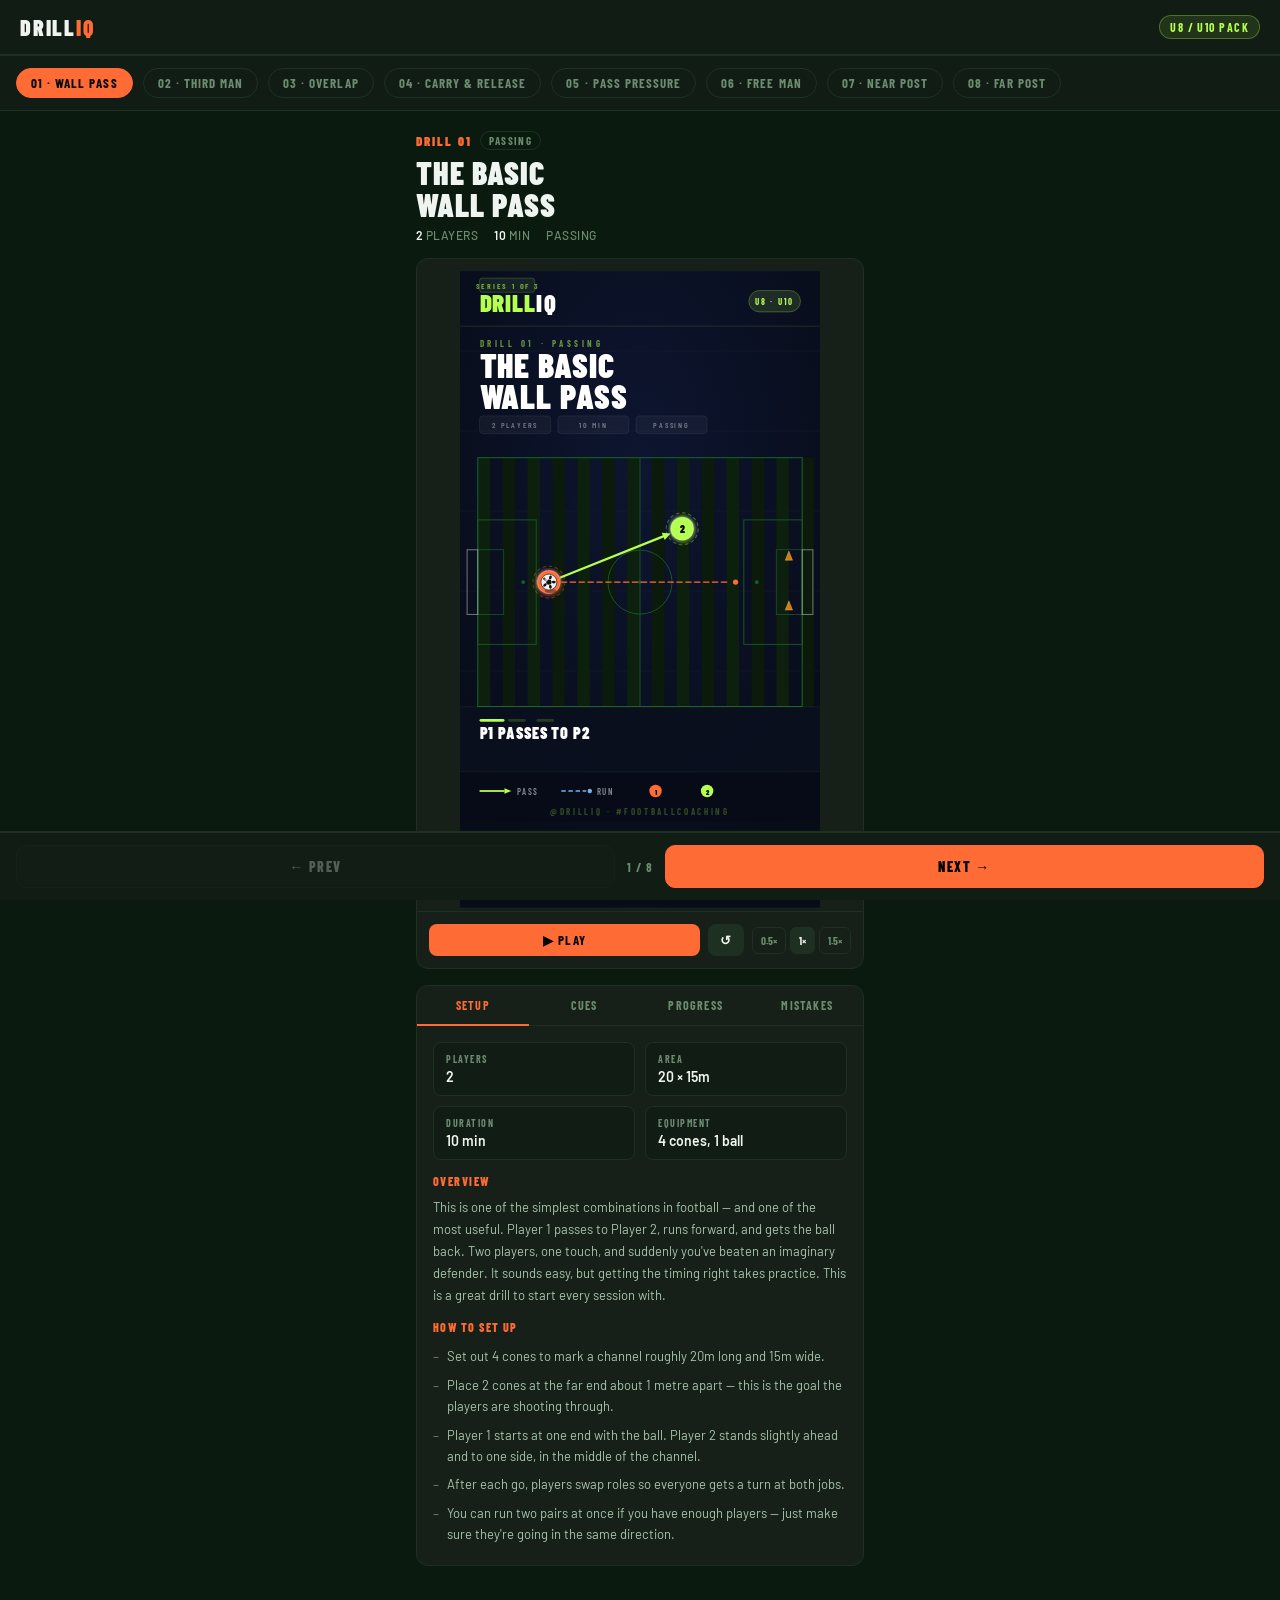
==== pack/index.html @ 8dd53ac9 "Create index.html" ====
<!DOCTYPE html>
<html lang="en">
<head>
<meta charset="UTF-8">
<meta name="viewport" content="width=device-width,initial-scale=1,maximum-scale=1">
<title>DrillIQ — U8/U10 Coaching Pack</title>
<link href="https://fonts.googleapis.com/css2?family=Barlow+Condensed:wght@400;600;700;800;900&family=Barlow:wght@400;500;600&display=swap" rel="stylesheet">
<style>
* { box-sizing: border-box; margin: 0; padding: 0; }
:root {
  --pitch:#0a1a0f; --surface:#111c14; --card:#162019; --border:#1e3022;
  --orange:#FF6B35; --lime:#B4FF50; --white:#f0f4f0; --muted:#6b8c6e; --red:#FF3B5C;
}
html,body{background:var(--pitch);color:var(--white);font-family:"Barlow",sans-serif;min-height:100vh;overflow-x:hidden;}
.app-header{background:var(--surface);border-bottom:2px solid var(--border);padding:14px 20px;display:flex;align-items:center;justify-content:space-between;position:sticky;top:0;z-index:100;}
.app-logo{font-family:"Barlow Condensed",sans-serif;font-weight:900;font-size:22px;letter-spacing:.08em;color:var(--white);}
.app-logo span{color:var(--orange);}
.age-badge{font-family:"Barlow Condensed",sans-serif;font-weight:700;font-size:12px;letter-spacing:.12em;color:var(--lime);background:rgba(180,255,80,.1);border:1px solid rgba(180,255,80,.3);padding:4px 10px;border-radius:20px;}
.drill-nav{background:var(--surface);border-bottom:1px solid var(--border);padding:12px 16px;display:flex;align-items:center;gap:10px;overflow-x:auto;scrollbar-width:none;}
.drill-nav::-webkit-scrollbar{display:none;}
.drill-pill{flex-shrink:0;font-family:"Barlow Condensed",sans-serif;font-weight:700;font-size:13px;letter-spacing:.08em;padding:6px 14px;border-radius:20px;border:1px solid var(--border);color:var(--muted);cursor:pointer;transition:all .2s;white-space:nowrap;}
.drill-pill.active{background:var(--orange);border-color:var(--orange);color:#000;}
.drill-pill:hover:not(.active){border-color:var(--orange);color:var(--orange);}
.drill-view{max-width:480px;margin:0 auto;padding:20px 16px 100px;}
.drill-header{margin-bottom:16px;}
.drill-meta-row{display:flex;align-items:center;gap:8px;margin-bottom:6px;}
.drill-num{font-family:"Barlow Condensed",sans-serif;font-weight:900;font-size:13px;letter-spacing:.15em;color:var(--orange);}
.drill-cat-badge{font-family:"Barlow Condensed",sans-serif;font-weight:700;font-size:11px;letter-spacing:.12em;color:var(--muted);border:1px solid var(--border);padding:2px 8px;border-radius:10px;}
.drill-title{font-family:"Barlow Condensed",sans-serif;font-weight:900;font-size:32px;line-height:1;letter-spacing:.03em;color:var(--white);text-transform:uppercase;}
.drill-specs{display:flex;gap:16px;margin-top:8px;}
.spec{font-size:12px;color:var(--muted);font-weight:500;letter-spacing:.04em;}
.spec strong{color:var(--white);font-weight:600;}
.anim-card{background:var(--card);border:1px solid var(--border);border-radius:12px;overflow:hidden;margin-bottom:16px;}
.anim-wrap{display:flex;justify-content:center;padding:12px 12px 0;}
.anim-wrap svg{width:100%;max-width:360px;height:auto;}
.anim-controls{display:flex;align-items:center;gap:8px;padding:12px;border-top:1px solid var(--border);}
.ctrl-btn{font-family:"Barlow Condensed",sans-serif;font-weight:700;font-size:13px;letter-spacing:.08em;padding:8px 16px;border-radius:8px;border:none;cursor:pointer;transition:all .15s;}
.ctrl-play{background:var(--orange);color:#000;flex:1;}
.ctrl-play:hover{background:#ff8555;}
.ctrl-reset{background:var(--border);color:var(--white);padding:8px 12px;}
.speed-group{display:flex;gap:4px;margin-left:auto;}
.speed-btn{font-family:"Barlow Condensed",sans-serif;font-weight:700;font-size:11px;padding:6px 8px;border-radius:6px;border:1px solid var(--border);background:transparent;color:var(--muted);cursor:pointer;transition:all .15s;}
.speed-btn.active{background:var(--border);color:var(--white);}
.coaching-tabs{background:var(--card);border:1px solid var(--border);border-radius:12px;overflow:hidden;margin-bottom:16px;}
.tab-bar{display:flex;border-bottom:1px solid var(--border);}
.tab-btn{flex:1;font-family:"Barlow Condensed",sans-serif;font-weight:700;font-size:12px;letter-spacing:.1em;padding:12px 6px;border:none;background:transparent;color:var(--muted);cursor:pointer;transition:all .15s;border-bottom:2px solid transparent;margin-bottom:-1px;}
.tab-btn.active{color:var(--orange);border-bottom-color:var(--orange);}
.tab-btn:hover:not(.active){color:var(--white);}
.tab-panel{display:none;padding:16px;}
.tab-panel.active{display:block;}
.setup-grid{display:grid;grid-template-columns:1fr 1fr;gap:10px;margin-bottom:14px;}
.setup-item{background:var(--surface);border:1px solid var(--border);border-radius:8px;padding:10px 12px;}
.setup-label{font-family:"Barlow Condensed",sans-serif;font-weight:700;font-size:10px;letter-spacing:.15em;color:var(--muted);text-transform:uppercase;margin-bottom:3px;}
.setup-value{font-weight:600;font-size:14px;color:var(--white);}
.setup-section-title{font-family:"Barlow Condensed",sans-serif;font-weight:800;font-size:12px;letter-spacing:.12em;color:var(--orange);text-transform:uppercase;margin:14px 0 8px;}
.setup-desc{font-size:13px;color:#a8c4ab;line-height:1.7;margin-bottom:10px;}
.setup-list{list-style:none;}
.setup-list li{font-size:13px;color:#a8c4ab;line-height:1.6;padding:4px 0 4px 14px;position:relative;}
.setup-list li::before{content:"–";position:absolute;left:0;color:var(--muted);}
.cue-list{list-style:none;}
.cue-item{padding:14px 0;border-bottom:1px solid var(--border);}
.cue-item:last-child{border-bottom:none;}
.cue-phase{font-family:"Barlow Condensed",sans-serif;font-weight:800;font-size:11px;letter-spacing:.12em;color:var(--orange);display:block;margin-bottom:5px;}
.cue-text{font-size:13px;color:#a8c4ab;line-height:1.65;display:block;margin-bottom:6px;}
.cue-quote{display:block;font-style:italic;color:var(--lime);font-size:13px;line-height:1.5;padding:8px 12px;background:rgba(180,255,80,.06);border-left:2px solid var(--lime);border-radius:0 6px 6px 0;margin-top:6px;}
.cue-note{display:block;font-size:12px;color:var(--muted);line-height:1.5;margin-top:6px;font-style:italic;}
.prog-list{list-style:none;}
.prog-item{padding:14px 0;border-bottom:1px solid var(--border);}
.prog-item:last-child{border-bottom:none;}
.prog-header{display:flex;align-items:baseline;gap:10px;margin-bottom:6px;}
.prog-num{font-family:"Barlow Condensed",sans-serif;font-weight:900;font-size:22px;color:var(--border);flex-shrink:0;line-height:1;}
.prog-title{font-weight:700;font-size:14px;color:var(--white);}
.prog-signal{display:inline-block;font-family:"Barlow Condensed",sans-serif;font-weight:700;font-size:10px;letter-spacing:.1em;padding:2px 8px;border-radius:10px;margin-bottom:6px;}
.prog-signal.ready{background:rgba(180,255,80,.12);color:var(--lime);border:1px solid rgba(180,255,80,.25);}
.prog-signal.challenge{background:rgba(255,107,53,.12);color:var(--orange);border:1px solid rgba(255,107,53,.25);}
.prog-desc{font-size:13px;color:#a8c4ab;line-height:1.65;margin-bottom:6px;}
.prog-why{font-size:12px;color:var(--muted);line-height:1.5;font-style:italic;}
.mistake-list{list-style:none;}
.mistake-item{padding:14px 0;border-bottom:1px solid var(--border);}
.mistake-item:last-child{border-bottom:none;}
.mistake-problem{display:flex;align-items:flex-start;gap:8px;margin-bottom:5px;}
.mistake-dot{width:7px;height:7px;border-radius:50%;background:var(--red);flex-shrink:0;margin-top:4px;}
.mistake-label{font-weight:700;font-size:13px;color:var(--white);line-height:1.4;}
.mistake-cause{font-size:12px;color:var(--muted);line-height:1.5;margin-bottom:7px;padding-left:15px;font-style:italic;}
.mistake-fix{font-size:13px;color:#a8c4ab;line-height:1.65;padding:8px 12px;background:rgba(255,107,53,.06);border-left:2px solid var(--orange);border-radius:0 6px 6px 0;}
.fix-label{color:var(--orange);font-weight:700;}
.drill-footer{position:fixed;bottom:0;left:0;right:0;background:var(--surface);border-top:2px solid var(--border);padding:12px 16px;display:flex;align-items:center;justify-content:space-between;gap:12px;z-index:100;}
.nav-btn{font-family:"Barlow Condensed",sans-serif;font-weight:800;font-size:14px;letter-spacing:.1em;padding:12px 20px;border-radius:10px;border:1px solid var(--border);background:var(--card);color:var(--white);cursor:pointer;transition:all .15s;flex:1;text-align:center;}
.nav-btn:hover{border-color:var(--orange);color:var(--orange);}
.nav-btn.next{background:var(--orange);border-color:var(--orange);color:#000;}
.nav-btn.next:hover{background:#ff8555;}
.nav-btn:disabled{opacity:.3;pointer-events:none;}
.nav-progress{font-family:"Barlow Condensed",sans-serif;font-weight:700;font-size:13px;color:var(--muted);letter-spacing:.08em;text-align:center;flex-shrink:0;}
</style>
</head>
<body>
<header class="app-header">
  <div class="app-logo">DRILL<span>IQ</span></div>
  <div class="age-badge">U8 / U10 PACK</div>
</header>
<nav class="drill-nav" id="drillNav"></nav>
<main class="drill-view">
  <div class="drill-header">
    <div class="drill-meta-row">
      <span class="drill-num" id="drillNum"></span>
      <span class="drill-cat-badge" id="drillCat"></span>
    </div>
    <div class="drill-title" id="drillTitle"></div>
    <div class="drill-specs">
      <span class="spec"><strong id="specPlayers"></strong> PLAYERS</span>
      <span class="spec"><strong id="specTime"></strong> MIN</span>
      <span class="spec" id="specType"></span>
    </div>
  </div>
  <div class="anim-card">
    <div class="anim-wrap"><svg id="mainSVG" width="405" height="720" viewBox="0 0 405 720"></svg></div>
    <div class="anim-controls">
      <button class="ctrl-btn ctrl-play" id="btnPlay">▶ PLAY</button>
      <button class="ctrl-btn ctrl-reset" id="btnReset">↺</button>
      <div class="speed-group">
        <button class="speed-btn" data-speed="0.5">0.5×</button>
        <button class="speed-btn active" data-speed="1">1×</button>
        <button class="speed-btn" data-speed="1.5">1.5×</button>
      </div>
    </div>
  </div>
  <div class="coaching-tabs">
    <div class="tab-bar">
      <button class="tab-btn active" data-tab="setup">SETUP</button>
      <button class="tab-btn" data-tab="cues">CUES</button>
      <button class="tab-btn" data-tab="progressions">PROGRESS</button>
      <button class="tab-btn" data-tab="mistakes">MISTAKES</button>
    </div>
    <div class="tab-panel active" id="tab-setup"></div>
    <div class="tab-panel" id="tab-cues"></div>
    <div class="tab-panel" id="tab-progressions"></div>
    <div class="tab-panel" id="tab-mistakes"></div>
  </div>
</main>
<footer class="drill-footer">
  <button class="nav-btn prev" id="btnPrev" disabled>← PREV</button>
  <div class="nav-progress" id="navProgress"></div>
  <button class="nav-btn next" id="btnNext">NEXT →</button>
</footer>
<script>
// ─── DrillIQ Animation Engine ───────────────────────────────────────────────
// Shared by all drill pages. Do not edit unless changing core behaviour.

const W=405,H=720,PITCH_X=20,PITCH_Y=210,PITCH_W=365,PITCH_H=280,PLAYER_R=13;

function lerp(a,b,t){return a+(b-a)*t;}
function easeInOut(t){return t<0.5?2*t*t:-1+(4-2*t)*t;}
function toCanvas(pt){return{x:PITCH_X+pt.x,y:PITCH_Y+pt.y};}

function buildSegMeta(segments){
  let total=0;
  return segments.map(seg=>{
    const start=total,moveEnd=start+seg.moveDuration,end=moveEnd+seg.pauseDuration;
    total=end;
    return{...seg,start,moveEnd,end};
  });
}

function interpState(sA,sB,localT){
  const et=easeInOut(Math.max(0,Math.min(1,localT)));
  let arrowOpacity,arrows;
  if(localT<0.38){arrowOpacity=1;arrows=sA.arrows;}
  else if(localT<0.52){arrowOpacity=Math.max(0,1-(localT-0.38)/0.14);arrows=sA.arrows;}
  else{arrows=sB.arrows;arrowOpacity=Math.min(1,(localT-0.52)/0.2);}
  return{
    label:localT<0.5?sA.label:sB.label,
    players:sA.players.map((p,i)=>({x:lerp(p.x,sB.players[i].x,et),y:lerp(p.y,sB.players[i].y,et)})),
    ball:{x:lerp(sA.ball.x,sB.ball.x,et),y:lerp(sA.ball.y,sB.ball.y,et)},
    arrows,arrowOpacity,isPause:false
  };
}

function getAnimState(elapsedMs,states,segMeta,totalDuration){
  const t=elapsedMs%totalDuration;
  for(const seg of segMeta){
    if(t>=seg.start&&t<seg.end){
      const sA=states[seg.from],sB=states[seg.to];
      if(t<seg.moveEnd)return interpState(sA,sB,(t-seg.start)/seg.moveDuration);
      return{...sB,arrowOpacity:1,isPause:true};
    }
  }
  return{...states[Object.keys(states)[0]],arrowOpacity:1,isPause:false};
}

function resolvePoint(ref,players){
  return typeof ref==="number"?toCanvas(players[ref]):toCanvas(ref);
}

function svgEl(tag,attrs,text){
  const el=document.createElementNS("http://www.w3.org/2000/svg",tag);
  for(const[k,v]of Object.entries(attrs))el.setAttribute(k,v);
  if(text!==undefined)el.textContent=text;
  return el;
}

function drawArrow(parent,arrow,players,opacity){
  const rF=resolvePoint(arrow.from,players),rT=resolvePoint(arrow.to,players);
  const dx=rT.x-rF.x,dy=rT.y-rF.y,dist=Math.sqrt(dx*dx+dy*dy)||1;
  const ux=dx/dist,uy=dy/dist;
  const s=typeof arrow.from==="number"?PLAYER_R+1:0;
  const e=typeof arrow.to==="number"?PLAYER_R+1:0;
  const x1=rF.x+ux*s,y1=rF.y+uy*s,x2=rT.x-ux*e,y2=rT.y-uy*e;
  const hs=9,ex=x2-ux*hs,ey=y2-uy*hs,px=-uy*hs*0.5,py=ux*hs*0.5;
  const g=document.createElementNS("http://www.w3.org/2000/svg","g");
  g.setAttribute("opacity",opacity);
  const line=document.createElementNS("http://www.w3.org/2000/svg","line");
  line.setAttribute("x1",x1);line.setAttribute("y1",y1);line.setAttribute("x2",ex);line.setAttribute("y2",ey);
  line.setAttribute("stroke",arrow.color);line.setAttribute("stroke-width",arrow.dashed?"1.6":"2.5");
  if(arrow.dashed)line.setAttribute("stroke-dasharray","6 4");
  line.setAttribute("stroke-linecap","round");
  g.appendChild(line);
  if(!arrow.dashed){
    const poly=document.createElementNS("http://www.w3.org/2000/svg","polygon");
    poly.setAttribute("points",`${x2},${y2} ${ex+px},${ey+py} ${ex-px},${ey-py}`);
    poly.setAttribute("fill",arrow.color);g.appendChild(poly);
  } else {
    const c=document.createElementNS("http://www.w3.org/2000/svg","circle");
    c.setAttribute("cx",x2);c.setAttribute("cy",y2);c.setAttribute("r",3);c.setAttribute("fill",arrow.color);g.appendChild(c);
  }
  parent.appendChild(g);
}

function drawBall(parent,x,y,spinAngle){
  const r=9;
  parent.appendChild(svgEl("ellipse",{cx:x+2,cy:y+r+1,rx:r*0.75,ry:2.5,fill:"rgba(0,0,0,0.35)"}));
  parent.appendChild(svgEl("circle",{cx:x,cy:y,r,fill:"#f0f0f0"}));
  const rot=document.createElementNS("http://www.w3.org/2000/svg","g");
  rot.setAttribute("transform",`rotate(${spinAngle},${x},${y})`);
  rot.appendChild(svgEl("circle",{cx:x,cy:y,r:3,fill:"#111"}));
  [0,72,144,216,288].forEach(deg=>{
    const rad=deg*Math.PI/180,px2=x+Math.cos(rad)*5.5,py2=y+Math.sin(rad)*5.5;
    const el=svgEl("ellipse",{cx:px2,cy:py2,rx:2.2,ry:1.5,fill:"#111"});
    el.setAttribute("transform",`rotate(${deg},${px2},${py2})`);rot.appendChild(el);
  });
  parent.appendChild(rot);
  parent.appendChild(svgEl("circle",{cx:x,cy:y,r,fill:"none",stroke:"#222","stroke-width":"0.8"}));
  parent.appendChild(svgEl("circle",{cx:x-3,cy:y-3,r:2.2,fill:"rgba(255,255,255,0.55)"}));
}

function drawPlayer(parent,cx,cy,color,label){
  parent.appendChild(svgEl("circle",{cx:cx+1.5,cy:cy+2.5,r:PLAYER_R,fill:"rgba(0,0,0,0.5)"}));
  parent.appendChild(svgEl("circle",{cx,cy,r:PLAYER_R,fill:color}));
  parent.appendChild(svgEl("circle",{cx,cy,r:PLAYER_R,fill:"none",stroke:"rgba(255,255,255,0.25)","stroke-width":"1.5"}));
  const t=svgEl("text",{x:cx,y:cy+5,"text-anchor":"middle",fill:"#000","font-size":"12","font-weight":"900","font-family":"'Barlow Condensed',sans-serif"},label);
  parent.appendChild(t);
}

// ─── Build the static (non-animating) parts of the SVG frame ────────────────
function buildStaticSVG(svg, config){
  const{drillNum,drillCat,title1,title2,meta,seriesLabel,players,phaseDots,startPositions,coneGate}=config;
  const ns="http://www.w3.org/2000/svg";

  // defs
  const defs=document.createElementNS(ns,"defs");
  defs.innerHTML=`
    <radialGradient id="bgGrad" cx="50%" cy="30%" r="70%">
      <stop offset="0%" stop-color="#0d1530"/>
      <stop offset="100%" stop-color="#080c18"/>
    </radialGradient>
    <filter id="playerGlow">
      <feGaussianBlur stdDeviation="2.5" result="blur"/>
      <feMerge><feMergeNode in="blur"/><feMergeNode in="SourceGraphic"/></feMerge>
    </filter>
    <clipPath id="pitchClip">
      <rect x="${PITCH_X}" y="${PITCH_Y}" width="${PITCH_W}" height="${PITCH_H}"/>
    </clipPath>`;
  svg.appendChild(defs);

  // background
  svg.appendChild(svgEl("rect",{width:W,height:H,fill:"url(#bgGrad)"}));
  for(let i=0;i<8;i++) svg.appendChild(svgEl("line",{x1:0,y1:i*90,x2:W,y2:i*90,stroke:"rgba(180,255,80,0.03)","stroke-width":1}));

  // series badge
  svg.appendChild(svgEl("rect",{x:22,y:8,width:62,height:16,rx:3,fill:"rgba(180,255,80,0.08)",stroke:"rgba(180,255,80,0.2)","stroke-width":1}));
  svg.appendChild(svgEl("text",{x:53,y:20,"text-anchor":"middle",fill:"rgba(180,255,80,0.6)","font-size":9,"font-weight":700,"font-family":"'Barlow Condensed',sans-serif","letter-spacing":2},seriesLabel));
  svg.appendChild(svgEl("line",{x1:0,y1:62,x2:W,y2:62,stroke:"rgba(180,255,80,0.15)","stroke-width":1}));

  // logo — tspans so DRILL and IQ sit flush as one word
  const logoEl=document.createElementNS(ns,"text");
  logoEl.setAttribute("x",22);logoEl.setAttribute("y",46);
  logoEl.setAttribute("font-size",28);logoEl.setAttribute("font-weight",900);
  logoEl.setAttribute("font-family","'Barlow Condensed',sans-serif");
  const ts1=document.createElementNS(ns,"tspan");ts1.setAttribute("fill","#B4FF50");ts1.setAttribute("letter-spacing",1);ts1.textContent="DRILL";
  const ts2=document.createElementNS(ns,"tspan");ts2.setAttribute("fill","#ffffff");ts2.setAttribute("letter-spacing",2);ts2.textContent="IQ";
  logoEl.appendChild(ts1);logoEl.appendChild(ts2);svg.appendChild(logoEl);

  // age badge
  svg.appendChild(svgEl("rect",{x:W-80,y:22,width:58,height:24,rx:12,fill:"rgba(180,255,80,0.12)",stroke:"rgba(180,255,80,0.3)","stroke-width":1}));
  svg.appendChild(svgEl("text",{x:W-51,y:38,"text-anchor":"middle",fill:"#B4FF50","font-size":10,"font-weight":700,"font-family":"'Barlow Condensed',sans-serif","letter-spacing":2},"U8 · U10"));

  // drill label + title
  svg.appendChild(svgEl("text",{x:22,y:86,fill:"rgba(180,255,80,0.55)","font-size":10,"font-weight":700,"font-family":"'Barlow Condensed',sans-serif","letter-spacing":4},`DRILL ${drillNum} · ${drillCat}`));
  svg.appendChild(svgEl("text",{x:22,y:120,fill:"#ffffff","font-size":38,"font-weight":900,"font-family":"'Barlow Condensed',sans-serif","letter-spacing":1},title1));
  svg.appendChild(svgEl("text",{x:22,y:155,fill:"#ffffff","font-size":38,"font-weight":900,"font-family":"'Barlow Condensed',sans-serif","letter-spacing":1},title2));

  // meta pills
  meta.forEach((tag,i)=>{
    svg.appendChild(svgEl("rect",{x:22+i*88,y:163,width:80,height:20,rx:4,fill:"rgba(255,255,255,0.04)",stroke:"rgba(255,255,255,0.08)","stroke-width":1}));
    svg.appendChild(svgEl("text",{x:22+i*88+40,y:177,"text-anchor":"middle",fill:"rgba(255,255,255,0.4)","font-size":9,"font-weight":600,"font-family":"'Barlow Condensed',sans-serif","letter-spacing":2},tag));
  });

  // pitch stripes + markings
  const pw=PITCH_W,ph=PITCH_H,ox=PITCH_X,oy=PITCH_Y;
  for(let i=0;i<Math.ceil(pw/28);i++) svg.appendChild(svgEl("rect",{x:ox+i*28,y:oy,width:14,height:ph,fill:i%2===0?"#0d1f0d":"#0b1a0b"}));
  svg.appendChild(svgEl("rect",{x:ox,y:oy,width:pw,height:ph,fill:"none",stroke:"#1a5c2a","stroke-width":1.2}));
  svg.appendChild(svgEl("line",{x1:ox+pw/2,y1:oy,x2:ox+pw/2,y2:oy+ph,stroke:"#1a5c2a","stroke-width":1}));
  svg.appendChild(svgEl("circle",{cx:ox+pw/2,cy:oy+ph/2,r:36,fill:"none",stroke:"#1a5c2a","stroke-width":1}));
  svg.appendChild(svgEl("circle",{cx:ox+pw/2,cy:oy+ph/2,r:2,fill:"#1a5c2a"}));
  svg.appendChild(svgEl("rect",{x:ox,y:oy+ph*0.25,width:pw*0.18,height:ph*0.5,fill:"none",stroke:"#1a5c2a","stroke-width":1}));
  svg.appendChild(svgEl("rect",{x:ox+pw*0.82,y:oy+ph*0.25,width:pw*0.18,height:ph*0.5,fill:"none",stroke:"#1a5c2a","stroke-width":1}));
  svg.appendChild(svgEl("rect",{x:ox,y:oy+ph*0.37,width:pw*0.08,height:ph*0.26,fill:"none",stroke:"#1a5c2a","stroke-width":0.8}));
  svg.appendChild(svgEl("rect",{x:ox+pw*0.92,y:oy+ph*0.37,width:pw*0.08,height:ph*0.26,fill:"none",stroke:"#1a5c2a","stroke-width":0.8}));
  svg.appendChild(svgEl("rect",{x:ox-12,y:oy+ph*0.37,width:12,height:ph*0.26,fill:"none",stroke:"rgba(255,255,255,0.4)","stroke-width":1.2}));
  svg.appendChild(svgEl("rect",{x:ox+pw,y:oy+ph*0.37,width:12,height:ph*0.26,fill:"none",stroke:"rgba(255,255,255,0.4)","stroke-width":1.2}));
  svg.appendChild(svgEl("circle",{cx:ox+pw*0.14,cy:oy+ph*0.5,r:2.2,fill:"#1a5c2a"}));
  svg.appendChild(svgEl("circle",{cx:ox+pw*0.86,cy:oy+ph*0.5,r:2.2,fill:"#1a5c2a"}));

  // start position rings — dashed circle in player colour at initial position
  if(startPositions){
    startPositions.forEach((p,i)=>{
      const col=players[i]?players[i].color:"#ffffff";
      svg.appendChild(svgEl("circle",{cx:PITCH_X+p.x,cy:PITCH_Y+p.y,r:PLAYER_R+5,fill:"none",stroke:col,"stroke-width":1.2,"stroke-dasharray":"4 3",opacity:0.35}));
    });
  }

  // cone gate — two orange triangles marking the finishing zone near goal mouth
  if(coneGate){
    coneGate.forEach(c=>{
      const cx3=PITCH_X+c.x,cy3=PITCH_Y+c.y,cs=7;
      svg.appendChild(svgEl("polygon",{points:`${cx3},${cy3-cs} ${cx3-cs*0.6},${cy3+cs*0.5} ${cx3+cs*0.6},${cy3+cs*0.5}`,fill:"#FF8C00",opacity:0.85}));
      svg.appendChild(svgEl("polygon",{points:`${cx3},${cy3-cs} ${cx3-cs*0.6},${cy3+cs*0.5} ${cx3+cs*0.6},${cy3+cs*0.5}`,fill:"none",stroke:"rgba(255,255,255,0.35)","stroke-width":0.8}));
    });
  }

  // dynamic layer — cleared and redrawn every frame
  const dl=document.createElementNS(ns,"g");dl.id="dynamicLayer";svg.appendChild(dl);

  // goal flash overlay
  const go=document.createElementNS(ns,"rect");
  go.id="goalOverlay";go.setAttribute("width",W);go.setAttribute("height",H);
  go.setAttribute("fill","rgba(180,255,80,0.05)");go.setAttribute("opacity",0);
  svg.appendChild(go);

  // phase bar background
  svg.appendChild(svgEl("rect",{x:0,y:PITCH_Y+PITCH_H,width:W,height:1,fill:"rgba(180,255,80,0.12)"}));
  svg.appendChild(svgEl("rect",{x:0,y:PITCH_Y+PITCH_H+1,width:W,height:72,fill:"rgba(10,15,30,0.95)"}));

  // phase step dots
  const dotsGroup=document.createElementNS(ns,"g");dotsGroup.id="dotsGroup";svg.appendChild(dotsGroup);
  const spacing=phaseDots<=4?32:28,wA=phaseDots<=4?28:24,wI=phaseDots<=4?20:16;
  for(let i=0;i<phaseDots;i++){
    const dot=document.createElementNS(ns,"rect");
    dot.setAttribute("x",22+i*spacing);dot.setAttribute("y",PITCH_Y+PITCH_H+14);
    dot.setAttribute("width",wI);dot.setAttribute("height",3);dot.setAttribute("rx",1.5);
    dot.setAttribute("fill","rgba(180,255,80,0.18)");dot.id=`dot_${i}`;dotsGroup.appendChild(dot);
  }

  // hold badge
  const hg=document.createElementNS(ns,"g");hg.id="holdGroup";hg.setAttribute("opacity",0);svg.appendChild(hg);
  hg.appendChild(svgEl("rect",{x:W-78,y:PITCH_Y+PITCH_H+8,width:56,height:18,rx:9,fill:"rgba(180,255,80,0.1)",stroke:"rgba(180,255,80,0.25)","stroke-width":1}));
  hg.appendChild(svgEl("text",{x:W-50,y:PITCH_Y+PITCH_H+20,"text-anchor":"middle",fill:"#B4FF50","font-size":9,"font-weight":700,"letter-spacing":1.5,"font-family":"'Barlow Condensed',sans-serif"},"● HOLD"));

  // phase label text
  const pl=document.createElementNS(ns,"text");
  pl.id="phaseLabel";pl.setAttribute("x",22);pl.setAttribute("y",PITCH_Y+PITCH_H+36);
  pl.setAttribute("fill","#ffffff");pl.setAttribute("font-size",18);pl.setAttribute("font-weight",900);
  pl.setAttribute("font-family","'Barlow Condensed',sans-serif");pl.setAttribute("letter-spacing",1);
  svg.appendChild(pl);

  // footer
  svg.appendChild(svgEl("rect",{x:0,y:PITCH_Y+PITCH_H+73,width:W,height:1,fill:"rgba(180,255,80,0.08)"}));
  svg.appendChild(svgEl("rect",{x:0,y:PITCH_Y+PITCH_H+74,width:W,height:56,fill:"rgba(8,12,24,0.98)"}));

  // legend — pass
  svg.appendChild(svgEl("line",{x1:22,y1:PITCH_Y+PITCH_H+95,x2:50,y2:PITCH_Y+PITCH_H+95,stroke:"#B4FF50","stroke-width":2}));
  svg.appendChild(svgEl("polygon",{points:`50,${PITCH_Y+PITCH_H+92} 58,${PITCH_Y+PITCH_H+95} 50,${PITCH_Y+PITCH_H+98}`,fill:"#B4FF50"}));
  svg.appendChild(svgEl("text",{x:64,y:PITCH_Y+PITCH_H+99,fill:"rgba(255,255,255,0.5)","font-size":10,"font-weight":600,"font-family":"'Barlow Condensed',sans-serif","letter-spacing":1.5},"PASS"));
  // legend — run
  svg.appendChild(svgEl("line",{x1:114,y1:PITCH_Y+PITCH_H+95,x2:142,y2:PITCH_Y+PITCH_H+95,stroke:"#7aaff0","stroke-width":1.5,"stroke-dasharray":"5 3"}));
  svg.appendChild(svgEl("circle",{cx:146,cy:PITCH_Y+PITCH_H+95,r:2.5,fill:"#7aaff0"}));
  svg.appendChild(svgEl("text",{x:154,y:PITCH_Y+PITCH_H+99,fill:"rgba(255,255,255,0.5)","font-size":10,"font-weight":600,"font-family":"'Barlow Condensed',sans-serif","letter-spacing":1.5},"RUN"));

  // player colour keys
  const keyX=players.length<=2?220:players.length===3?220:205;
  const keySpacing=players.length<=3?58:48;
  players.forEach((p,i)=>{
    svg.appendChild(svgEl("circle",{cx:keyX+i*keySpacing,cy:PITCH_Y+PITCH_H+95,r:7,fill:p.color}));
    svg.appendChild(svgEl("text",{x:keyX+i*keySpacing,y:PITCH_Y+PITCH_H+99,"text-anchor":"middle",fill:"#000","font-size":8,"font-weight":900,"font-family":"'Barlow Condensed',sans-serif"},p.label));
  });

  // handle
  svg.appendChild(svgEl("text",{x:W/2,y:PITCH_Y+PITCH_H+122,"text-anchor":"middle",fill:"rgba(180,255,80,0.25)","font-size":10,"font-weight":700,"font-family":"'Barlow Condensed',sans-serif","letter-spacing":3},"@DRILLIQ · #FOOTBALLCOACHING"));

  // progress bar track + fill
  svg.appendChild(svgEl("rect",{x:0,y:H-4,width:W,height:4,fill:"rgba(180,255,80,0.08)"}));
  const pb=document.createElementNS(ns,"rect");
  pb.id="progressBar";pb.setAttribute("x",0);pb.setAttribute("y",H-4);pb.setAttribute("width",0);pb.setAttribute("height",4);pb.setAttribute("fill","#B4FF50");pb.setAttribute("opacity",0.7);
  svg.appendChild(pb);
}

// ─── Mount and run the animation loop for a drill ───────────────────────────
function runDrill(config){
  const{states,segments,players,goalThreshold,phaseDots,startBall}=config;
  const segMeta=buildSegMeta(segments);
  const totalDuration=segMeta[segMeta.length-1].end;

  const svg=document.getElementById("mainSVG");
  buildStaticSVG(svg,config);

  let playing=false,elapsed=0,speed=1,lastTs=null,spinAngle=0;
  let prevBall=toCanvas(startBall||{x:0,y:0});

  function render(state,progress){
    const isGoal=progress>goalThreshold;
    const ns="http://www.w3.org/2000/svg";
    const dl=document.getElementById("dynamicLayer");
    while(dl.firstChild)dl.removeChild(dl.firstChild);

    const clip=document.createElementNS(ns,"g");
    clip.setAttribute("clip-path","url(#pitchClip)");

    if(state.arrows)state.arrows.forEach(a=>drawArrow(clip,a,state.players,state.arrowOpacity??1));
    if(state.players)state.players.forEach((p,i)=>{
      const cp=toCanvas(p),g=document.createElementNS(ns,"g");
      g.setAttribute("filter","url(#playerGlow)");
      drawPlayer(g,cp.x,cp.y,players[i].color,players[i].label);
      clip.appendChild(g);
    });
    if(state.ball){
      const bc=toCanvas(state.ball);
      spinAngle+=Math.sqrt((bc.x-prevBall.x)**2+(bc.y-prevBall.y)**2)*4;
      prevBall={x:bc.x,y:bc.y};
      drawBall(clip,bc.x,bc.y,spinAngle);
    }
    dl.appendChild(clip);

    document.getElementById("goalOverlay").setAttribute("opacity",0);

    // step dots
    const t=elapsed%totalDuration;
    let phaseIdx=0;
    for(let i=0;i<segMeta.length;i++){if(t<segMeta[i].end){phaseIdx=i;break;}}
    const sp=phaseDots<=4?32:28,wA2=phaseDots<=4?28:24,wI2=phaseDots<=4?20:16;
    for(let i=0;i<phaseDots;i++){
      const d=document.getElementById(`dot_${i}`);
      if(d){d.setAttribute("width",i===phaseIdx?wA2:wI2);d.setAttribute("fill",i===phaseIdx?"#B4FF50":"rgba(180,255,80,0.18)");}
    }

    document.getElementById("holdGroup").setAttribute("opacity",(state.isPause&&!isGoal)?1:0);
    document.getElementById("phaseLabel").textContent=isGoal?"⚽ GOAL! RESET & REPEAT":(state.label||"").toUpperCase();
    document.getElementById("progressBar").setAttribute("width",W*progress);
  }

  function tick(ts){
    if(lastTs!==null)elapsed+=(ts-lastTs)*speed;
    lastTs=ts;
    render(getAnimState(elapsed,states,segMeta,totalDuration),(elapsed%totalDuration)/totalDuration);
    if(playing)requestAnimationFrame(tick);
  }

  // controls
  const btnPlay=document.getElementById("btnPlay");
  btnPlay.addEventListener("click",()=>{
    playing=!playing;
    btnPlay.textContent=playing?"⏸ PAUSE":"▶ PLAY";
    btnPlay.classList.toggle("paused",playing);
    if(playing){lastTs=null;requestAnimationFrame(tick);}
  });
  document.getElementById("btnReset").addEventListener("click",()=>{
    playing=false;elapsed=0;lastTs=null;spinAngle=0;
    prevBall=toCanvas(startBall||{x:0,y:0});
    btnPlay.textContent="▶ PLAY";btnPlay.classList.remove("paused");
    render(getAnimState(0,states,segMeta,totalDuration),0);
  });
  document.querySelectorAll(".btn-speed").forEach(btn=>{
    btn.addEventListener("click",()=>{
      speed=parseFloat(btn.dataset.speed);
      document.querySelectorAll(".btn-speed").forEach(b=>b.classList.remove("active"));
      btn.classList.add("active");
    });
  });

  // initial render
  render(getAnimState(0,states,segMeta,totalDuration),0);
}

const drills = [
  {
    "num": "01",
    "cat": "PASSING",
    "title": "THE BASIC<br>WALL PASS",
    "players": 2,
    "time": 10,
    "type": "PASSING",
    "setup": {
      "players": "2",
      "area": "20 \u00d7 15m",
      "duration": "10 min",
      "equipment": "4 cones, 1 ball",
      "overview": "This is one of the simplest combinations in football \u2014 and one of the most useful. Player 1 passes to Player 2, runs forward, and gets the ball back. Two players, one touch, and suddenly you've beaten an imaginary defender. It sounds easy, but getting the timing right takes practice. This is a great drill to start every session with.",
      "arrangement": [
        "Set out 4 cones to mark a channel roughly 20m long and 15m wide.",
        "Place 2 cones at the far end about 1 metre apart \u2014 this is the goal the players are shooting through.",
        "Player 1 starts at one end with the ball. Player 2 stands slightly ahead and to one side, in the middle of the channel.",
        "After each go, players swap roles so everyone gets a turn at both jobs.",
        "You can run two pairs at once if you have enough players \u2014 just make sure they're going in the same direction."
      ]
    },
    "cues": [
      {
        "phase": "BEFORE THE PASS",
        "text": "Ask Player 1 to look up before they pass. It sounds obvious but young players almost always stare at the ball instead. Knowing where Player 2 is before passing makes everything quicker.",
        "quote": "Look up first, then pass.",
        "note": "If a player keeps looking down, try asking them to call Player 2's name before passing. It forces them to find them first."
      },
      {
        "phase": "THE PASS",
        "text": "The pass should be firm and go to Player 2's feet \u2014 not too soft, not so hard it bounces off. Side of the foot is best for accuracy. Encourage players to aim rather than just boot it.",
        "quote": "Firm pass to the feet \u2014 give them something to work with.",
        "note": "A soft pass forces Player 2 to take an extra touch, which slows everything down and defeats the whole drill."
      },
      {
        "phase": "THE RUN",
        "text": "This is the key bit \u2014 Player 1 must start running forward the moment they pass. Not after. Not when they see the return coming. At the same time as the pass. This takes practice and it will feel wrong at first, but it's what makes the combination work.",
        "quote": "Pass and run at the same time \u2014 not pass, then run.",
        "note": "Most players will pass and then pause to watch what happens. If you see this, stop the drill and show them the timing yourself. Walk through it slowly \u2014 pass with one hand, walk forward \u2014 so they see it clearly."
      },
      {
        "phase": "THE RETURN",
        "text": "Player 2's job is to send the ball back first time into the space Player 1 is running into \u2014 not back to where Player 1 started. They need to open their body slightly before the ball arrives so the return goes forward, not sideways.",
        "quote": "Return it into the space \u2014 not back where they came from.",
        "note": ""
      },
      {
        "phase": "THE FINISH",
        "text": "Player 1 runs onto the return and shoots through the cones. At this age, accuracy matters more than power. Ask players to pick a side of the gate and aim for it.",
        "quote": "Pick your spot \u2014 then shoot.",
        "note": ""
      }
    ],
    "progressions": [
      {
        "signal": "ready",
        "label": "START HERE",
        "title": "Walk it through first",
        "desc": "Do the whole drill at walking pace before adding speed. Player 1 walks forward while passing, Player 2 returns it, Player 1 walks through and shoots. It looks slow but it helps players understand the shape of the movement.",
        "why": "If you start at full speed, players just run around and nothing clicks. Walking pace reveals the timing problem immediately and players can feel it."
      },
      {
        "signal": "ready",
        "label": "WHEN READY",
        "title": "Full pace",
        "desc": "Once players have done it slowly a few times and the sequence makes sense, let them go at full speed. Some pairs will get the timing straight away. Others will need to go back to slow pace \u2014 that's fine.",
        "why": "Speed is when the timing really gets tested. Don't rush to it, but don't stay at walking pace for too long either \u2014 it needs to feel like football."
      },
      {
        "signal": "challenge",
        "label": "ADD A CHALLENGE",
        "title": "Put a passive defender in",
        "desc": "Ask a third player to stand between Player 1 and Player 2 without moving or tackling. Player 1 must now pass around them. The defender just stands there \u2014 they're not trying to intercept, they just take up space.",
        "why": "Now there's an actual reason to do the wall pass. Without something to play around, players can just dribble straight through. A static defender makes it feel real."
      },
      {
        "signal": "challenge",
        "label": "PROGRESS",
        "title": "The defender can move",
        "desc": "The defender can now step toward Player 2 after Player 1's pass. Player 2 must return the ball quickly before the defender arrives. The defender still can't tackle Player 1 at the start.",
        "why": "This is close to match conditions. If Player 2 is slow with the return, the drill breaks down \u2014 which shows players exactly why the one-touch return matters."
      }
    ],
    "mistakes": [
      {
        "problem": "Player 1 passes and then stops",
        "cause": "They want to see what happens \u2014 it's natural curiosity.",
        "fix": "Try getting Player 1 to say 'pass and go' out loud as they do it. Making it verbal helps the run happen automatically. You can also ask them to point forward with their hand as they pass \u2014 the gesture triggers the movement."
      },
      {
        "problem": "Player 2 takes two touches before returning",
        "cause": "Their body isn't ready when the ball arrives \u2014 they're facing the wrong way or not expecting it.",
        "fix": "Ask Player 2 to get their foot ready to return the ball before it arrives \u2014 facing the direction Player 1 is running. If they have to adjust after receiving, they will always take an extra touch."
      },
      {
        "problem": "The return goes behind Player 1",
        "cause": "Player 2 is playing the ball back to where Player 1 was standing, not into the space they're running into.",
        "fix": "Ask Player 2 to watch Player 1's run while they wait for the ball \u2014 not just stare at the ball coming toward them. A simple cue: 'pass it to where they're going, not where they were.'"
      },
      {
        "problem": "Player 1 arrives before the return and has to wait",
        "cause": "Player 1 ran too early, or Player 2 was slow with the return.",
        "fix": "Slow everything down. Go back to walking pace. The timing is off somewhere \u2014 slow pace shows you exactly where."
      },
      {
        "problem": "The shot misses the goal consistently",
        "cause": "Players are going for power and losing accuracy.",
        "fix": "Ask players to slow down for the last two steps before shooting. A controlled, accurate shot from close range is much better than blasting wide from further out."
      }
    ],
    "config": {
      "drillNum": "01",
      "drillCat": "PASSING",
      "title1": "THE BASIC",
      "title2": "WALL PASS",
      "meta": [
        "2 PLAYERS",
        "10 MIN",
        "PASSING"
      ],
      "seriesLabel": "SERIES 1 OF 3",
      "phaseDots": 3,
      "goalThreshold": 0.87,
      "players": [
        {
          "label": "1",
          "color": "#FF6B35"
        },
        {
          "label": "2",
          "color": "#B4FF50"
        }
      ],
      "startPositions": [
        {
          "x": 80,
          "y": 140
        },
        {
          "x": 230,
          "y": 80
        }
      ],
      "coneGate": [
        {
          "x": 350,
          "y": 112
        },
        {
          "x": 350,
          "y": 168
        }
      ],
      "startBall": {
        "x": 80,
        "y": 140
      },
      "states": {
        "phase0": {
          "label": "P1 passes to P2",
          "players": [
            {
              "x": 80,
              "y": 140
            },
            {
              "x": 230,
              "y": 80
            }
          ],
          "ball": {
            "x": 80,
            "y": 140
          },
          "arrows": [
            {
              "from": 0,
              "to": 1,
              "dashed": false,
              "color": "#B4FF50"
            },
            {
              "from": 0,
              "to": {
                "x": 290,
                "y": 140
              },
              "dashed": true,
              "color": "#FF6B35"
            }
          ]
        },
        "phase1": {
          "label": "P2 returns first time",
          "players": [
            {
              "x": 185,
              "y": 140
            },
            {
              "x": 230,
              "y": 80
            }
          ],
          "ball": {
            "x": 230,
            "y": 80
          },
          "arrows": [
            {
              "from": 1,
              "to": {
                "x": 295,
                "y": 138
              },
              "dashed": false,
              "color": "#FF6B35"
            },
            {
              "from": 0,
              "to": {
                "x": 310,
                "y": 138
              },
              "dashed": true,
              "color": "#FF6B35"
            }
          ]
        },
        "phase2": {
          "label": "P1 runs onto it & shoots!",
          "players": [
            {
              "x": 310,
              "y": 138
            },
            {
              "x": 255,
              "y": 90
            }
          ],
          "ball": {
            "x": 310,
            "y": 138
          },
          "arrows": [
            {
              "from": 0,
              "to": {
                "x": 375,
                "y": 140
              },
              "dashed": false,
              "color": "#FF6B35"
            }
          ]
        },
        "phase3": {
          "label": "GOAL!",
          "players": [
            {
              "x": 310,
              "y": 138
            },
            {
              "x": 255,
              "y": 90
            }
          ],
          "ball": {
            "x": 378,
            "y": 140
          },
          "arrows": []
        }
      },
      "segments": [
        {
          "from": "phase0",
          "to": "phase1",
          "moveDuration": 1600,
          "pauseDuration": 500
        },
        {
          "from": "phase1",
          "to": "phase2",
          "moveDuration": 1600,
          "pauseDuration": 500
        },
        {
          "from": "phase2",
          "to": "phase3",
          "moveDuration": 1100,
          "pauseDuration": 900
        }
      ]
    }
  },
  {
    "num": "02",
    "cat": "PASSING",
    "title": "WALL PASS &<br>THIRD MAN RUN",
    "players": 3,
    "time": 15,
    "type": "PASSING",
    "setup": {
      "players": "3",
      "area": "25 \u00d7 20m",
      "duration": "15 min",
      "equipment": "4 cones, 1 ball",
      "overview": "This builds on the wall pass by adding a third player. Player 1 and Player 2 do the wall pass combination, but now Player 3 is already making a run and gets the final pass. The idea is that while two players are combining, a third player sneaks in unnoticed \u2014 which is how a lot of real goals are scored.",
      "arrangement": [
        "Set out a channel about 25m long and 20m wide with cones at each corner.",
        "Place 2 cones at the far end, about 1 metre apart, as the goal.",
        "Player 1 starts at one end with the ball. Player 2 stands slightly ahead and to one side. Player 3 starts on the opposite side, level with Player 2.",
        "Player 3's job is to start moving early and be ready to receive the final pass.",
        "Rotate all three roles regularly so everyone has a go at each job."
      ]
    },
    "cues": [
      {
        "phase": "PLAYER 1 \u2014 PASS & RUN",
        "text": "Player 1 passes to Player 2 and runs forward \u2014 same as the basic wall pass. They're not doing anything new, just the same combination they practised before.",
        "quote": "Pass and go \u2014 just like before.",
        "note": ""
      },
      {
        "phase": "PLAYER 2 \u2014 THE LAYOFF",
        "text": "Player 2 receives Player 1's pass and lays it off \u2014 but this time, instead of returning it back to Player 1, they can look to play it to Player 3 who is making a run. Player 2 needs to be aware of where both Player 1 and Player 3 are before the ball arrives.",
        "quote": "Look before the ball arrives \u2014 who's making a run?",
        "note": "This is the hard part for Player 2. They need to read two options simultaneously. Start by telling them which option to use \u2014 'always play Player 3 today' \u2014 and only add the decision later."
      },
      {
        "phase": "PLAYER 3 \u2014 THE RUN",
        "text": "Player 3 should already be moving by the time Player 2 receives the ball. They don't wait to be called \u2014 they read the situation and go. The run should be toward goal and into space, not just in a straight line.",
        "quote": "Start your run early \u2014 don't wait for the pass.",
        "note": "If Player 3 is standing still waiting, the run won't work. Their movement is what creates the space. Remind them that making a good run without getting the ball is still good play."
      },
      {
        "phase": "THE FINISH",
        "text": "Player 3 receives the final pass and shoots. If they're in a good position, they should have a clear shot at goal. Encourage a composed finish rather than a wild hit.",
        "quote": "Take a breath and pick your spot.",
        "note": ""
      }
    ],
    "progressions": [
      {
        "signal": "ready",
        "label": "START HERE",
        "title": "Pre-set the pass",
        "desc": "Tell Player 2 that they must always play it to Player 3 \u2014 no decision needed. Player 1 and Player 2 do the wall pass, then Player 2 automatically passes to Player 3. This lets everyone learn their movement without the complexity of choosing.",
        "why": "Decision-making is hard when you're also learning a new movement pattern. Remove the choice first, add it back once everyone knows their job."
      },
      {
        "signal": "ready",
        "label": "WHEN READY",
        "title": "Player 2 chooses",
        "desc": "Now Player 2 can pass to either Player 1 or Player 3, depending on who's in a better position. Player 1 should still run as if they expect to receive it \u2014 this keeps the defender guessing.",
        "why": "This is when the drill starts to feel like real football. Player 2 must read the game and make a decision, not just follow a script."
      },
      {
        "signal": "challenge",
        "label": "ADD A CHALLENGE",
        "title": "Add a passive defender",
        "desc": "Place a defender on Player 3's side who walks slowly toward them after Player 2 receives the ball. Player 3 must make their run earlier and Player 2 must spot them before the defender closes down.",
        "why": "A defender makes the timing of Player 3's run more important. If they leave it too late, the space is gone."
      },
      {
        "signal": "challenge",
        "label": "PROGRESS",
        "title": "Two touches for Player 2",
        "desc": "Player 2 is now allowed two touches \u2014 one to control, one to pass. This gives Player 3 a fraction more time to get into position, but also means there's more time for defenders to react.",
        "why": "Limiting touches forces quicker thinking. This is a nice challenge once the basic pattern is working."
      }
    ],
    "mistakes": [
      {
        "problem": "Player 3 starts their run too late",
        "cause": "They're watching the wall pass rather than anticipating it.",
        "fix": "Give Player 3 a trigger \u2014 start moving the moment Player 1 passes to Player 2. They don't need to wait and see what happens, they just go."
      },
      {
        "problem": "Player 2 ignores Player 3 and always returns to Player 1",
        "cause": "Player 2 is still in wall pass mode from the previous drill.",
        "fix": "Before the drill starts, remind Player 2 explicitly: 'today your job is to look for Player 3'. Walk through it slowly so they understand the new option."
      },
      {
        "problem": "Player 3 runs in a straight line and arrives flat-footed",
        "cause": "They haven't thought about where they need to be to receive and shoot comfortably.",
        "fix": "Ask Player 3 to think about the angle they want to receive at \u2014 slightly to the side, body open toward goal, ready to shoot first time."
      },
      {
        "problem": "The whole thing breaks down and no one knows whose fault it is",
        "cause": "Three players coordinating is genuinely more complicated than two. Timing errors compound.",
        "fix": "Stop and walk through it. Ask each player to describe their job before trying again. Often a player is unsure of their role and guessing \u2014 which throws everyone else off."
      }
    ],
    "config": {
      "drillNum": "02",
      "drillCat": "PASSING",
      "title1": "WALL PASS &",
      "title2": "THIRD MAN RUN",
      "meta": [
        "3 PLAYERS",
        "15 MIN",
        "PASSING"
      ],
      "seriesLabel": "SERIES 2 OF 3",
      "phaseDots": 4,
      "goalThreshold": 0.85,
      "players": [
        {
          "label": "1",
          "color": "#FF6B35"
        },
        {
          "label": "2",
          "color": "#B4FF50"
        },
        {
          "label": "3",
          "color": "#7aaff0"
        }
      ],
      "startPositions": [
        {
          "x": 70,
          "y": 140
        },
        {
          "x": 220,
          "y": 70
        },
        {
          "x": 220,
          "y": 210
        }
      ],
      "coneGate": [
        {
          "x": 350,
          "y": 112
        },
        {
          "x": 350,
          "y": 168
        }
      ],
      "startBall": {
        "x": 70,
        "y": 140
      },
      "states": {
        "phase0": {
          "label": "P1 passes to P2",
          "players": [
            {
              "x": 70,
              "y": 140
            },
            {
              "x": 220,
              "y": 70
            },
            {
              "x": 220,
              "y": 210
            }
          ],
          "ball": {
            "x": 70,
            "y": 140
          },
          "arrows": [
            {
              "from": 0,
              "to": 1,
              "dashed": false,
              "color": "#B4FF50"
            },
            {
              "from": 2,
              "to": {
                "x": 310,
                "y": 140
              },
              "dashed": true,
              "color": "#7aaff0"
            }
          ]
        },
        "phase1": {
          "label": "P2 lays off to P3",
          "players": [
            {
              "x": 130,
              "y": 140
            },
            {
              "x": 220,
              "y": 70
            },
            {
              "x": 270,
              "y": 175
            }
          ],
          "ball": {
            "x": 220,
            "y": 70
          },
          "arrows": [
            {
              "from": 1,
              "to": 2,
              "dashed": false,
              "color": "#7aaff0"
            },
            {
              "from": 0,
              "to": {
                "x": 300,
                "y": 110
              },
              "dashed": true,
              "color": "#FF6B35"
            }
          ]
        },
        "phase2": {
          "label": "P3 plays P1 through",
          "players": [
            {
              "x": 220,
              "y": 120
            },
            {
              "x": 240,
              "y": 75
            },
            {
              "x": 280,
              "y": 175
            }
          ],
          "ball": {
            "x": 280,
            "y": 175
          },
          "arrows": [
            {
              "from": 2,
              "to": {
                "x": 330,
                "y": 115
              },
              "dashed": false,
              "color": "#B4FF50"
            },
            {
              "from": 0,
              "to": {
                "x": 335,
                "y": 108
              },
              "dashed": true,
              "color": "#FF6B35"
            }
          ]
        },
        "phase3": {
          "label": "P1 receives & shoots!",
          "players": [
            {
              "x": 330,
              "y": 110
            },
            {
              "x": 295,
              "y": 85
            },
            {
              "x": 305,
              "y": 175
            }
          ],
          "ball": {
            "x": 330,
            "y": 110
          },
          "arrows": [
            {
              "from": 0,
              "to": {
                "x": 375,
                "y": 140
              },
              "dashed": false,
              "color": "#FF6B35"
            }
          ]
        },
        "phase4": {
          "label": "GOAL!",
          "players": [
            {
              "x": 330,
              "y": 110
            },
            {
              "x": 295,
              "y": 85
            },
            {
              "x": 305,
              "y": 175
            }
          ],
          "ball": {
            "x": 378,
            "y": 140
          },
          "arrows": []
        }
      },
      "segments": [
        {
          "from": "phase0",
          "to": "phase1",
          "moveDuration": 1600,
          "pauseDuration": 500
        },
        {
          "from": "phase1",
          "to": "phase2",
          "moveDuration": 1600,
          "pauseDuration": 500
        },
        {
          "from": "phase2",
          "to": "phase3",
          "moveDuration": 1600,
          "pauseDuration": 500
        },
        {
          "from": "phase3",
          "to": "phase4",
          "moveDuration": 1100,
          "pauseDuration": 900
        }
      ]
    }
  },
  {
    "num": "03",
    "cat": "PASSING",
    "title": "OVERLAP &<br>CUTBACK",
    "players": 4,
    "time": 20,
    "type": "ADVANCED",
    "setup": {
      "players": "4",
      "area": "30 \u00d7 25m",
      "duration": "20 min",
      "equipment": "6 cones, 1 ball",
      "overview": "This is the most complex passing drill in the series. Four players combine to create a chance \u2014 wide play, a switch, a run down the flank, and a cutback for a tap-in. It looks complicated but each player only has a simple job. The magic comes from everyone doing their bit at the right time. This is a great drill to show players how teamwork creates goals.",
      "arrangement": [
        "Set out a 30m \u00d7 25m area with cones at each corner. Place 2 cones as the goal at the far end.",
        "Player 1 starts centrally with the ball. Player 2 positions wide on one side. Player 3 positions wide on the other side. Player 4 starts wide and high, near the far corner on Player 2's side.",
        "The sequence is: Player 1 to Player 2, Player 2 to Player 3, Player 3 to Player 4 wide, Player 4 drives to the byline and cuts back, Player 1 or Player 3 taps in.",
        "Walk through the sequence slowly with no ball first \u2014 players just move to their positions. This is a complicated sequence and seeing it first helps.",
        "Rotate roles after every 4-5 repetitions."
      ]
    },
    "cues": [
      {
        "phase": "PLAYER 1 \u2014 START THE MOVE",
        "text": "Player 1 begins by passing to Player 2 and then moving into a central position for the finish. They don't need to do anything complicated \u2014 pass accurately and get into the box for the end of the move.",
        "quote": "Pass it wide, then get into the box.",
        "note": ""
      },
      {
        "phase": "PLAYER 2 \u2014 QUICK LAYOFF",
        "text": "Player 2 receives from Player 1 and quickly switches the ball to Player 3 on the other side. One or two touches maximum. The whole point is to move the ball quickly from one side to the other before the defence can shift.",
        "quote": "Quick switch \u2014 one or two touches, then play it wide.",
        "note": "If Player 2 slows down here and takes too many touches, the whole move stalls. Emphasise speed of play."
      },
      {
        "phase": "PLAYER 3 \u2014 FIND PLAYER 4",
        "text": "Player 3 receives the switch and plays it out wide to Player 4 who is making a run down the flank. The pass should go ahead of Player 4's run \u2014 not to their feet.",
        "quote": "Play it into the space ahead of their run.",
        "note": ""
      },
      {
        "phase": "PLAYER 4 \u2014 DRIVE AND CROSS",
        "text": "Player 4 receives wide, drives forward to the byline, and cuts the ball back low across the face of the goal \u2014 not a high cross, a low pullback along the ground. Player 1 and Player 3 should be arriving to finish.",
        "quote": "Get to the byline, then cut it back low.",
        "note": "A low cutback is much easier to finish than a high cross. This is worth demonstrating. Player 4 should aim for the penalty spot area, not try to pick out a specific player."
      },
      {
        "phase": "THE FINISH",
        "text": "Whoever arrives at the far end first finishes. It doesn't have to be a specific player \u2014 whoever times their run best gets the ball. One touch if possible.",
        "quote": "Whoever arrives first \u2014 just put it in.",
        "note": ""
      }
    ],
    "progressions": [
      {
        "signal": "ready",
        "label": "START HERE",
        "title": "Walk through with no ball",
        "desc": "Get all four players to walk through their movements without the ball. Player 1 passes and walks central. Player 2 turns and walks to Player 3's position. And so on. Do this two or three times until everyone knows where to go.",
        "why": "This drill has four moving parts. If even one player doesn't know their job, it falls apart. A no-ball walkthrough removes pressure and lets everyone learn the pattern."
      },
      {
        "signal": "ready",
        "label": "WHEN READY",
        "title": "Slow with the ball",
        "desc": "Run the full drill with the ball but at walking pace. Players pass short, move slowly, and everyone can see the shape of the move developing.",
        "why": "Slow pace with the ball reveals timing issues that the walkthrough won't show. If Player 4 is in the wrong position when the ball arrives, you see it immediately at slow pace."
      },
      {
        "signal": "challenge",
        "label": "ADD A CHALLENGE",
        "title": "Full pace",
        "desc": "Once the shape is clear, let players go at match speed. The combination will feel rushed at first but will click with repetition.",
        "why": "Speed introduces the timing pressure that makes the drill realistic. It's when players start to feel how quickly they need to think and move."
      },
      {
        "signal": "challenge",
        "label": "PROGRESS",
        "title": "Add a passive defender",
        "desc": "Place a defender between Player 2 and Player 3 who jogs across trying to intercept the switch pass. Player 2 must play the switch quickly before the defender gets there.",
        "why": "A defender makes the switch pass feel urgent \u2014 which is exactly how it feels in a match. Player 2 will naturally speed up their decision-making."
      }
    ],
    "mistakes": [
      {
        "problem": "The sequence breaks down and players lose track of who does what",
        "cause": "Four players is a lot to coordinate, especially if this is new to them.",
        "fix": "Stop the drill and ask each player to say their job out loud. 'Player 2, what do you do?' Often players know roughly what to do but not specifically enough. Clarity fixes this."
      },
      {
        "problem": "Player 4's cutback is too high and goes over everyone",
        "cause": "Player 4 is trying to cross rather than cut back. They're using their instep rather than the inside of their foot.",
        "fix": "Show the difference between a cross (lofted, instep) and a cutback (low, inside of foot, along the ground). Practice the cutback technique separately if needed \u2014 Player 4 just rolls it back along the ground."
      },
      {
        "problem": "Nobody arrives to finish",
        "cause": "Players watch the ball rather than running toward goal during the build-up.",
        "fix": "Tell Player 1 and Player 3 to start moving toward the far end the moment Player 3 plays the ball to Player 4. They should be arriving as the cutback comes \u2014 not waiting to see it first."
      },
      {
        "problem": "The switch pass from Player 2 to Player 3 keeps getting intercepted",
        "cause": "Player 2 is telegraphing the pass or taking too long.",
        "fix": "Practice just the switch pass in isolation \u2014 Player 2 receives, turns, passes to Player 3. Get it sharp and clean before adding the rest of the sequence."
      }
    ],
    "config": {
      "drillNum": "03",
      "drillCat": "PASSING",
      "title1": "OVERLAP &",
      "title2": "CUTBACK",
      "meta": [
        "4 PLAYERS",
        "20 MIN",
        "ADVANCED"
      ],
      "seriesLabel": "SERIES 3 OF 3",
      "phaseDots": 5,
      "goalThreshold": 0.9,
      "players": [
        {
          "label": "1",
          "color": "#FF6B35"
        },
        {
          "label": "2",
          "color": "#B4FF50"
        },
        {
          "label": "3",
          "color": "#7aaff0"
        },
        {
          "label": "4",
          "color": "#ff80c8"
        }
      ],
      "startPositions": [
        {
          "x": 60,
          "y": 140
        },
        {
          "x": 185,
          "y": 80
        },
        {
          "x": 185,
          "y": 200
        },
        {
          "x": 320,
          "y": 72
        }
      ],
      "coneGate": [
        {
          "x": 350,
          "y": 112
        },
        {
          "x": 350,
          "y": 168
        }
      ],
      "startBall": {
        "x": 60,
        "y": 140
      },
      "states": {
        "phase0": {
          "label": "P1 passes to P2",
          "players": [
            {
              "x": 60,
              "y": 140
            },
            {
              "x": 185,
              "y": 80
            },
            {
              "x": 185,
              "y": 200
            },
            {
              "x": 320,
              "y": 72
            }
          ],
          "ball": {
            "x": 60,
            "y": 140
          },
          "arrows": [
            {
              "from": 0,
              "to": 1,
              "dashed": false,
              "color": "#B4FF50"
            },
            {
              "from": 2,
              "to": {
                "x": 260,
                "y": 160
              },
              "dashed": true,
              "color": "#7aaff0"
            }
          ]
        },
        "phase1": {
          "label": "P2 lays off to P3",
          "players": [
            {
              "x": 110,
              "y": 140
            },
            {
              "x": 185,
              "y": 80
            },
            {
              "x": 235,
              "y": 175
            },
            {
              "x": 320,
              "y": 72
            }
          ],
          "ball": {
            "x": 185,
            "y": 80
          },
          "arrows": [
            {
              "from": 1,
              "to": 2,
              "dashed": false,
              "color": "#7aaff0"
            },
            {
              "from": 3,
              "to": {
                "x": 358,
                "y": 52
              },
              "dashed": true,
              "color": "#ff80c8"
            },
            {
              "from": 0,
              "to": {
                "x": 275,
                "y": 130
              },
              "dashed": true,
              "color": "#FF6B35"
            }
          ]
        },
        "phase2": {
          "label": "P3 switches to P4 wide",
          "players": [
            {
              "x": 185,
              "y": 130
            },
            {
              "x": 215,
              "y": 88
            },
            {
              "x": 245,
              "y": 178
            },
            {
              "x": 345,
              "y": 72
            }
          ],
          "ball": {
            "x": 245,
            "y": 178
          },
          "arrows": [
            {
              "from": 2,
              "to": 3,
              "dashed": false,
              "color": "#ff80c8"
            },
            {
              "from": 0,
              "to": {
                "x": 308,
                "y": 140
              },
              "dashed": true,
              "color": "#FF6B35"
            }
          ]
        },
        "phase3": {
          "label": "P4 drives to byline",
          "players": [
            {
              "x": 290,
              "y": 138
            },
            {
              "x": 260,
              "y": 95
            },
            {
              "x": 268,
              "y": 188
            },
            {
              "x": 358,
              "y": 52
            }
          ],
          "ball": {
            "x": 358,
            "y": 52
          },
          "arrows": [
            {
              "from": 3,
              "to": {
                "x": 308,
                "y": 145
              },
              "dashed": false,
              "color": "#ff80c8"
            },
            {
              "from": 0,
              "to": {
                "x": 308,
                "y": 145
              },
              "dashed": true,
              "color": "#FF6B35"
            }
          ]
        },
        "phase4": {
          "label": "P1 taps in!",
          "players": [
            {
              "x": 308,
              "y": 145
            },
            {
              "x": 272,
              "y": 98
            },
            {
              "x": 275,
              "y": 195
            },
            {
              "x": 358,
              "y": 52
            }
          ],
          "ball": {
            "x": 308,
            "y": 145
          },
          "arrows": [
            {
              "from": 0,
              "to": {
                "x": 375,
                "y": 140
              },
              "dashed": false,
              "color": "#FF6B35"
            }
          ]
        },
        "phase5": {
          "label": "GOAL!",
          "players": [
            {
              "x": 308,
              "y": 145
            },
            {
              "x": 272,
              "y": 98
            },
            {
              "x": 275,
              "y": 195
            },
            {
              "x": 358,
              "y": 52
            }
          ],
          "ball": {
            "x": 378,
            "y": 140
          },
          "arrows": []
        }
      },
      "segments": [
        {
          "from": "phase0",
          "to": "phase1",
          "moveDuration": 1600,
          "pauseDuration": 500
        },
        {
          "from": "phase1",
          "to": "phase2",
          "moveDuration": 1600,
          "pauseDuration": 500
        },
        {
          "from": "phase2",
          "to": "phase3",
          "moveDuration": 1600,
          "pauseDuration": 500
        },
        {
          "from": "phase3",
          "to": "phase4",
          "moveDuration": 1600,
          "pauseDuration": 500
        },
        {
          "from": "phase4",
          "to": "phase5",
          "moveDuration": 1100,
          "pauseDuration": 900
        }
      ]
    }
  },
  {
    "num": "04",
    "cat": "DRIBBLING",
    "title": "CARRY, DRAW<br>& RELEASE",
    "players": 3,
    "time": 15,
    "type": "DRIBBLING",
    "setup": {
      "players": "3",
      "area": "25 \u00d7 20m",
      "duration": "15 min",
      "equipment": "4 cones, 1 ball",
      "overview": "This drill teaches one of the most useful things in football \u2014 running at a defender to drag them out of position, then passing to the teammate they've just left behind. When a defender has to choose between stopping the ball carrier and covering someone else, someone is always free. This drill shows players how to make that happen.",
      "arrangement": [
        "Set out a 25m \u00d7 20m area. Place 2 cones at the far end as the goal.",
        "Player 1 starts at one end with the ball. The Defender (in red bibs) starts centrally, about 12 metres ahead \u2014 in the way.",
        "Player 2 starts wide on one side, roughly level with the Defender but with space to receive.",
        "Player 1 must run straight at the Defender \u2014 not around them. The Defender tries to stop Player 1 going forward.",
        "Rotate all three roles every 4-5 goes. The person playing Defender should try hard \u2014 the more realistic the defending, the better the learning."
      ]
    },
    "cues": [
      {
        "phase": "THE CARRY",
        "text": "Player 1 needs to run straight at the Defender \u2014 directly at them, not at an angle. If they drift wide, the Defender can cover both Player 1 and Player 2 at the same time and the drill doesn't work. Straight run, head up, ball close to the feet.",
        "quote": "Go straight at them \u2014 make them choose.",
        "note": "Most players will naturally run around the defender rather than at them. Challenge this every time. The defender is the target, not an obstacle to avoid."
      },
      {
        "phase": "READING THE DEFENDER",
        "text": "Player 1 watches the Defender's feet and body. The moment the Defender steps forward toward Player 1, that's the signal to pass. The pass needs to come quickly \u2014 once the Defender has committed, the space beside them is open for a moment, then it closes.",
        "quote": "The moment they step \u2014 release it.",
        "note": "This is the hardest bit of the drill to learn. Don't expect it straight away. Narrate what you see in real time as coach \u2014 'Now! They stepped! That was your moment.' Players learn faster when they hear the right moment identified."
      },
      {
        "phase": "THE PASS TO PLAYER 2",
        "text": "The pass should go slightly ahead of Player 2, not to their feet. Player 2 is already moving, so the ball needs to lead them. A pass to the feet means Player 2 has to slow down or stop.",
        "quote": "Pass to where they're going, not where they are.",
        "note": ""
      },
      {
        "phase": "PLAYER 2 \u2014 MOVE EARLY",
        "text": "Player 2 should start moving toward goal the moment Player 1 begins their carry \u2014 not when they see the pass coming. If Player 2 is already moving when the pass arrives, they can receive at pace and be on their way to goal in one touch.",
        "quote": "Move before the pass \u2014 be ready when it comes.",
        "note": "If Player 2 waits and stands still, the Defender has time to recover before Player 2 gets going. The advantage Player 1 has created disappears."
      }
    ],
    "progressions": [
      {
        "signal": "ready",
        "label": "START HERE",
        "title": "Defender walks",
        "desc": "The Defender walks slowly toward Player 1 rather than pressing hard. This makes it very easy to see when the commitment has happened and gives Player 1 plenty of time to release the pass.",
        "why": "An obvious, slow commitment makes the timing decision much clearer. Players can feel the right moment without the time pressure of a hard press."
      },
      {
        "signal": "ready",
        "label": "WHEN READY",
        "title": "Defender at half pace",
        "desc": "The Defender moves more quickly. Player 1 must read the commitment faster and release the ball sooner. The window for the pass is shorter.",
        "why": "This is where the real learning happens. A faster defender means earlier passing. Players begin to develop a feel for when to release rather than waiting until it's too late."
      },
      {
        "signal": "challenge",
        "label": "ADD A CHALLENGE",
        "title": "Defender at full pace",
        "desc": "The Defender presses hard. Player 1 must drive forward quickly and release early \u2014 sometimes before it feels like the moment is right. A pass held too long will be cut out.",
        "why": "Full-pace defending is match realistic. Some players will nail it, others will struggle. Return to half pace whenever it keeps breaking down."
      },
      {
        "signal": "challenge",
        "label": "PROGRESS",
        "title": "Two wide options",
        "desc": "Add a third outfield player (Player 3) on the opposite side to Player 2. Now the Defender must choose which side to step toward. Player 1 passes to whichever player the Defender has moved away from.",
        "why": "This is the full decision-making version \u2014 just like it happens in a real match. Player 1 can't pre-decide where to pass. They must read the Defender's movement and react."
      }
    ],
    "mistakes": [
      {
        "problem": "Player 1 passes without carrying first",
        "cause": "Passing straight away feels safe. Carrying at a defender is uncomfortable.",
        "fix": "Make a simple rule \u2014 Player 1 must take at least 3 touches forward before passing. Count out loud if needed. The carry is the whole point; without it, the Defender doesn't move."
      },
      {
        "problem": "Player 1 runs at an angle rather than straight",
        "cause": "Instinct to avoid contact or find a gap.",
        "fix": "Place a cone between Player 1's start and the Defender. Player 1 must run past the cone on the way. This forces a straight line."
      },
      {
        "problem": "Player 1 holds the ball too long and the Defender wins it",
        "cause": "Player 1 is waiting for the perfect moment that never quite arrives.",
        "fix": "Tell Player 1 to pass as soon as the Defender takes even one step forward. The early pass feels too soon but that is exactly the right time. Narrate it live: 'Now! They stepped!'"
      },
      {
        "problem": "Player 2 is standing still when the pass arrives",
        "cause": "Player 2 is watching the action rather than anticipating it.",
        "fix": "Give Player 2 a specific trigger: start moving the moment Player 1's third touch goes forward. This gives them a clear cue rather than asking them to read a more complex situation."
      },
      {
        "problem": "The Defender gives up and doesn't press realistically",
        "cause": "They feel bad making things hard for Player 1, or they don't understand their role.",
        "fix": "Tell the Defender clearly \u2014 their pressure is what makes this drill valuable. If they don't press, nobody learns anything. Give them credit when they make Player 1's decision difficult."
      }
    ],
    "config": {
      "drillNum": "04",
      "drillCat": "DRIBBLING",
      "title1": "CARRY, DRAW",
      "title2": "& RELEASE",
      "meta": [
        "3 PLAYERS",
        "15 MIN",
        "DRIBBLING"
      ],
      "seriesLabel": "SERIES 1 OF 3",
      "phaseDots": 3,
      "goalThreshold": 0.87,
      "players": [
        {
          "label": "1",
          "color": "#FF6B35"
        },
        {
          "label": "2",
          "color": "#B4FF50"
        },
        {
          "label": "D",
          "color": "#FF3B5C"
        }
      ],
      "startPositions": [
        {
          "x": 80,
          "y": 155
        },
        {
          "x": 200,
          "y": 65
        },
        {
          "x": 185,
          "y": 148
        }
      ],
      "coneGate": [
        {
          "x": 350,
          "y": 112
        },
        {
          "x": 350,
          "y": 168
        }
      ],
      "startBall": {
        "x": 80,
        "y": 155
      },
      "states": {
        "phase0": {
          "label": "P1 carries at defender",
          "players": [
            {
              "x": 80,
              "y": 155
            },
            {
              "x": 200,
              "y": 65
            },
            {
              "x": 185,
              "y": 148
            }
          ],
          "ball": {
            "x": 80,
            "y": 155
          },
          "arrows": [
            {
              "from": 0,
              "to": {
                "x": 200,
                "y": 152
              },
              "dashed": true,
              "color": "#FF6B35"
            },
            {
              "from": 1,
              "to": {
                "x": 310,
                "y": 65
              },
              "dashed": true,
              "color": "#B4FF50"
            }
          ]
        },
        "phase1": {
          "label": "Defender commits \u2014 release!",
          "players": [
            {
              "x": 195,
              "y": 152
            },
            {
              "x": 270,
              "y": 65
            },
            {
              "x": 218,
              "y": 150
            }
          ],
          "ball": {
            "x": 195,
            "y": 152
          },
          "arrows": [
            {
              "from": 0,
              "to": 1,
              "dashed": false,
              "color": "#B4FF50"
            },
            {
              "from": 1,
              "to": {
                "x": 320,
                "y": 65
              },
              "dashed": true,
              "color": "#B4FF50"
            }
          ]
        },
        "phase2": {
          "label": "P2 in space \u2014 shoots!",
          "players": [
            {
              "x": 225,
              "y": 152
            },
            {
              "x": 318,
              "y": 67
            },
            {
              "x": 245,
              "y": 150
            }
          ],
          "ball": {
            "x": 318,
            "y": 67
          },
          "arrows": [
            {
              "from": 1,
              "to": {
                "x": 375,
                "y": 140
              },
              "dashed": false,
              "color": "#B4FF50"
            }
          ]
        },
        "phase3": {
          "label": "GOAL!",
          "players": [
            {
              "x": 225,
              "y": 152
            },
            {
              "x": 318,
              "y": 67
            },
            {
              "x": 245,
              "y": 150
            }
          ],
          "ball": {
            "x": 378,
            "y": 140
          },
          "arrows": []
        }
      },
      "segments": [
        {
          "from": "phase0",
          "to": "phase1",
          "moveDuration": 1800,
          "pauseDuration": 500
        },
        {
          "from": "phase1",
          "to": "phase2",
          "moveDuration": 1500,
          "pauseDuration": 500
        },
        {
          "from": "phase2",
          "to": "phase3",
          "moveDuration": 1000,
          "pauseDuration": 900
        }
      ]
    }
  },
  {
    "num": "05",
    "cat": "PASSING",
    "title": "PASS UNDER<br>PRESSURE",
    "players": 4,
    "time": 15,
    "type": "PASSING",
    "setup": {
      "players": "4",
      "area": "25 \u00d7 20m",
      "duration": "15 min",
      "equipment": "4 cones, 1 ball",
      "overview": "This drill teaches players to stay calm and pass quickly when a defender is closing in. A defender can only be in one place \u2014 if they press the player with the ball, someone else is free. The trick is for the player under pressure to spot that free player and get the ball to them before being closed down. This is a skill young players use in every single match.",
      "arrangement": [
        "Set out a 25m \u00d7 20m area. Place 2 cones as the goal at the far end.",
        "Player 1 starts at one end with the ball. Player 2 is in the middle \u2014 this is the player who will be pressured. Player 3 starts wide at the bottom, away from the Defender.",
        "The Defender starts near Player 2 and presses them as soon as Player 1's pass arrives.",
        "Player 2 must return the ball quickly to either Player 1 (who has run forward) or play it wide to Player 3.",
        "Rotate roles regularly. The Defender should press realistically but not sprint flat out from the start \u2014 give Player 2 a chance to make the decision."
      ]
    },
    "cues": [
      {
        "phase": "PLAYER 1 \u2014 PASS & MOVE",
        "text": "Player 1 passes to Player 2 and immediately runs forward to stay as an option. If the Defender crowds out Player 2's other option, Player 1 might be the best choice for the return pass.",
        "quote": "Pass and move \u2014 stay in the game.",
        "note": ""
      },
      {
        "phase": "PLAYER 2 \u2014 QUICK DECISION",
        "text": "Player 2 receives the ball with the Defender pressing. They need to make a quick decision \u2014 pass back to Player 1, or play it wide to Player 3 who has no defender near them. One touch if possible. The longer they hold it, the less time they have.",
        "quote": "One touch \u2014 quick decision, don't hold it.",
        "note": "Player 2 must look before the ball arrives, not after. If they're looking while the ball is at their feet, the Defender has already arrived."
      },
      {
        "phase": "READING THE DEFENDER",
        "text": "Help Player 2 understand: the Defender can only go to one place. If the Defender presses Player 2, then Player 3 is free. Player 2 just needs to recognise this and play the ball to the free player.",
        "quote": "Where is the Defender? Wherever they're not \u2014 that's where to pass.",
        "note": "This is a key concept for young players and worth spending time on. Use the phrase 'the free player' regularly. Players start to look for it automatically."
      },
      {
        "phase": "PLAYER 3 \u2014 MOVE TO GET FREE",
        "text": "Player 3 shouldn't just stand still and wait. They should move into a position where they're easy to pass to \u2014 showing for the ball, making themselves available. Even a small movement helps Player 2 see them clearly.",
        "quote": "Show for the ball \u2014 make yourself easy to find.",
        "note": ""
      }
    ],
    "progressions": [
      {
        "signal": "ready",
        "label": "START HERE",
        "title": "Defender presses slowly",
        "desc": "The Defender jogs toward Player 2 rather than sprinting. Player 2 has more time to make the decision. Focus is on making the right choice, not making it under extreme pressure.",
        "why": "Speed of the Defender is the main variable in this drill. Start slow so Player 2 can feel what the right decision looks like before the pressure ramps up."
      },
      {
        "signal": "ready",
        "label": "WHEN READY",
        "title": "Defender presses hard",
        "desc": "The Defender now sprints to press Player 2 as soon as the ball is played. Player 2 must make the decision before the ball even arrives \u2014 looking up during Player 1's pass to see where the Defender is going.",
        "why": "Hard pressing is match-realistic. This is when one-touch play becomes not just useful but necessary. Players feel why it matters."
      },
      {
        "signal": "challenge",
        "label": "ADD A CHALLENGE",
        "title": "Player 2 can turn",
        "desc": "If the Defender doesn't press quickly enough, Player 2 is allowed to turn and drive forward with the ball. Now the Defender must choose between pressing tightly or staying and allowing the turn. Player 2 must read which option is available.",
        "why": "This adds a third option \u2014 turn and go. Real football is full of these moments. If the Defender presses too high, space opens up behind them."
      },
      {
        "signal": "challenge",
        "label": "PROGRESS",
        "title": "Two defenders",
        "desc": "Add a second Defender who marks Player 3 loosely. Now Player 2 must check \u2014 is Player 3 free? Is Player 1 free? Whoever the Defenders are not pressing is the right pass.",
        "why": "Two defenders make the decision harder but also more game-like. Both attacking options are now marked to some degree, so Player 2 must read who is more free."
      }
    ],
    "mistakes": [
      {
        "problem": "Player 2 controls the ball and then looks up",
        "cause": "They're looking after they receive rather than before. By then it's too late.",
        "fix": "Ask Player 2 to glance to each side while Player 1 is passing the ball \u2014 before it arrives. Ask them to call out 'Player 3 is free' or 'Player 1 is free' before touching the ball. This habit of early awareness is the whole point of the drill."
      },
      {
        "problem": "Player 2 always passes to the same player regardless of where the Defender is",
        "cause": "They've pre-decided and aren't reading the Defender at all.",
        "fix": "After each go, ask Player 2 where the Defender went. If they can't answer, they weren't watching. Make it a habit to ask \u2014 it makes the reading feel important."
      },
      {
        "problem": "Player 3 stands too far away and Player 2 can't reach them",
        "cause": "Player 3 is trying to stay out of the way, not showing for the ball.",
        "fix": "Tell Player 3 their job is to get open and make themselves easy to pass to. Being too wide is as unhelpful as being too close. Ask them to find a spot where they can receive comfortably."
      },
      {
        "problem": "The Defender closes down so fast that Player 2 never has time",
        "cause": "The Defender is starting too close or pressing before the ball is played.",
        "fix": "Set a rule \u2014 the Defender must wait until the ball leaves Player 1's foot before moving. They should start from a realistic defensive position, not right next to Player 2."
      }
    ],
    "config": {
      "drillNum": "05",
      "drillCat": "PASSING",
      "title1": "PASS UNDER",
      "title2": "PRESSURE",
      "meta": [
        "4 PLAYERS",
        "15 MIN",
        "PASSING"
      ],
      "seriesLabel": "SERIES 2 OF 3",
      "phaseDots": 3,
      "goalThreshold": 0.87,
      "players": [
        {
          "label": "1",
          "color": "#FF6B35"
        },
        {
          "label": "2",
          "color": "#B4FF50"
        },
        {
          "label": "3",
          "color": "#7aaff0"
        },
        {
          "label": "D",
          "color": "#FF3B5C"
        }
      ],
      "startPositions": [
        {
          "x": 70,
          "y": 155
        },
        {
          "x": 185,
          "y": 120
        },
        {
          "x": 185,
          "y": 220
        },
        {
          "x": 240,
          "y": 118
        }
      ],
      "coneGate": [
        {
          "x": 350,
          "y": 112
        },
        {
          "x": 350,
          "y": 168
        }
      ],
      "startBall": {
        "x": 70,
        "y": 155
      },
      "states": {
        "phase0": {
          "label": "P1 passes \u2014 defender presses",
          "players": [
            {
              "x": 70,
              "y": 155
            },
            {
              "x": 185,
              "y": 120
            },
            {
              "x": 185,
              "y": 220
            },
            {
              "x": 240,
              "y": 118
            }
          ],
          "ball": {
            "x": 70,
            "y": 155
          },
          "arrows": [
            {
              "from": 0,
              "to": 1,
              "dashed": false,
              "color": "#B4FF50"
            },
            {
              "from": 2,
              "to": {
                "x": 265,
                "y": 195
              },
              "dashed": true,
              "color": "#7aaff0"
            },
            {
              "from": 0,
              "to": {
                "x": 150,
                "y": 148
              },
              "dashed": true,
              "color": "#FF6B35"
            }
          ]
        },
        "phase1": {
          "label": "P2 one-touch to P3!",
          "players": [
            {
              "x": 145,
              "y": 148
            },
            {
              "x": 185,
              "y": 120
            },
            {
              "x": 265,
              "y": 195
            },
            {
              "x": 210,
              "y": 120
            }
          ],
          "ball": {
            "x": 185,
            "y": 120
          },
          "arrows": [
            {
              "from": 1,
              "to": 2,
              "dashed": false,
              "color": "#7aaff0"
            },
            {
              "from": 2,
              "to": {
                "x": 315,
                "y": 185
              },
              "dashed": true,
              "color": "#7aaff0"
            }
          ]
        },
        "phase2": {
          "label": "P3 wide & free \u2014 shoots!",
          "players": [
            {
              "x": 200,
              "y": 145
            },
            {
              "x": 205,
              "y": 122
            },
            {
              "x": 315,
              "y": 185
            },
            {
              "x": 232,
              "y": 123
            }
          ],
          "ball": {
            "x": 315,
            "y": 185
          },
          "arrows": [
            {
              "from": 2,
              "to": {
                "x": 375,
                "y": 140
              },
              "dashed": false,
              "color": "#7aaff0"
            }
          ]
        },
        "phase3": {
          "label": "GOAL!",
          "players": [
            {
              "x": 200,
              "y": 145
            },
            {
              "x": 205,
              "y": 122
            },
            {
              "x": 315,
              "y": 185
            },
            {
              "x": 232,
              "y": 123
            }
          ],
          "ball": {
            "x": 378,
            "y": 140
          },
          "arrows": []
        }
      },
      "segments": [
        {
          "from": "phase0",
          "to": "phase1",
          "moveDuration": 1600,
          "pauseDuration": 500
        },
        {
          "from": "phase1",
          "to": "phase2",
          "moveDuration": 1600,
          "pauseDuration": 500
        },
        {
          "from": "phase2",
          "to": "phase3",
          "moveDuration": 1000,
          "pauseDuration": 900
        }
      ]
    }
  },
  {
    "num": "06",
    "cat": "DECISION MAKING",
    "title": "FIND THE<br>FREE MAN",
    "players": 5,
    "time": 20,
    "type": "ADVANCED",
    "setup": {
      "players": "5",
      "area": "30 \u00d7 25m",
      "duration": "20 min",
      "equipment": "6 cones, 1 ball",
      "overview": "With two defenders trying to mark two attackers, someone is always free \u2014 but only for a moment. This drill teaches Player 1 to look up, read the situation, and find the teammate who has been left unmarked. Defenders can't watch the ball and their player at the same time, so if Player 1 carries the ball forward, one defender will drift toward the ball and leave their player open. The key is spotting it and acting fast.",
      "arrangement": [
        "Set out a 30m \u00d7 25m area. Place 2 cones as the goal at the far end.",
        "Player 1 starts at one end with the ball. Player 2 and Player 3 start centrally, one on each side. Defender 1 marks Player 2. Defender 2 marks Player 3.",
        "Both defenders start in realistic marking positions \u2014 close, but not right on top of the attackers.",
        "Player 1 carries the ball forward. As Player 1 moves, Defender 2 should naturally drift toward the ball \u2014 leaving Player 3 open. Player 1 spots this and plays through to Player 3.",
        "Rotate all roles regularly. This is a complex drill \u2014 expect it to take a few goes before it clicks."
      ]
    },
    "cues": [
      {
        "phase": "PLAYER 1 \u2014 CARRY FORWARD",
        "text": "Player 1 carries the ball forward with purpose \u2014 head up, looking at the defenders' positions as they move. The carry draws one of the defenders toward the ball. Player 1 must spot which defender has moved and which attacker is now free.",
        "quote": "Carry with your head up \u2014 watch the defenders, not the ball.",
        "note": "This is genuinely difficult. Don't expect it immediately. If Player 1 is staring at the ball, remind them: the information they need is in the defenders' positions, not on the ball."
      },
      {
        "phase": "PLAYER 2 \u2014 THE DECOY RUN",
        "text": "Player 2 makes a run toward goal \u2014 this is to keep Defender 1 occupied and away from the space Player 3 is moving into. Player 2 may not get the ball. Their job is to take their defender with them.",
        "quote": "Run hard \u2014 even if you don't get the ball, your run matters.",
        "note": "Make sure Player 2 understands they might not score. Praise their run explicitly when it creates space for Player 3, even when they don't receive."
      },
      {
        "phase": "DEFENDER 2 \u2014 WATCH THE BALL",
        "text": "At some point, Defender 2 will glance toward the ball instead of watching Player 3. That tiny moment of ball-watching is when Player 3 gets free. Player 1 needs to spot this and play the pass immediately.",
        "quote": "The moment a defender looks at the ball \u2014 their player is free.",
        "note": "This is the coaching concept at the heart of the drill. Explaining it clearly to all players \u2014 including the defenders \u2014 helps everyone understand what's happening and why."
      },
      {
        "phase": "THE PASS TO PLAYER 3",
        "text": "When Player 1 sees Player 3 is free, the pass needs to go immediately \u2014 not after another touch or a look around. The window of freedom is short. The pass should go through the gap and into the space Player 3 is running into.",
        "quote": "See it, play it \u2014 don't wait.",
        "note": ""
      }
    ],
    "progressions": [
      {
        "signal": "ready",
        "label": "START HERE",
        "title": "Walk through slowly",
        "desc": "Do the drill at walking pace with the Defenders moving slowly and obviously. Player 1 carries slowly while both attackers walk their runs. This lets everyone see the shape of the movement before adding speed.",
        "why": "Five players moving at once is a lot. Slow pace lets everyone understand their role and see how the defenders' movements create space."
      },
      {
        "signal": "ready",
        "label": "WHEN READY",
        "title": "Defenders move faster",
        "desc": "Defenders now move at a realistic pace. Defender 2 drifts toward the ball naturally as Player 1 carries. Player 1 must read this faster and pass before the moment closes.",
        "why": "Faster defenders shorten the window. This is where the reading skill is really tested."
      },
      {
        "signal": "challenge",
        "label": "ADD A CHALLENGE",
        "title": "Defenders can intercept",
        "desc": "Defenders can now attempt to intercept the pass if Player 1 plays into their area. Player 1 must pick the gap carefully, not just see a player is free but make sure the passing lane is clear too.",
        "why": "This is match realistic. A free player doesn't help if the pass gets cut out. Player 1 now has to read two things \u2014 who is free, and whether the pass can reach them safely."
      },
      {
        "signal": "challenge",
        "label": "PROGRESS",
        "title": "Player 1 decides \u2014 any option",
        "desc": "Remove the pre-set pattern entirely. Either Player 2 or Player 3 might be the free player depending on how the defenders move. Player 1 must read and react in real time.",
        "why": "This is the full version. The drill now looks exactly like match play \u2014 carry, read, decide, execute. It's challenging but hugely rewarding when it clicks."
      }
    ],
    "mistakes": [
      {
        "problem": "Player 1 passes immediately without carrying first",
        "cause": "They're nervous about losing the ball or not confident dribbling.",
        "fix": "Insist on at least 3 forward touches before passing. The carry is what causes the defenders to react. Without it, neither defender moves and both attackers stay marked."
      },
      {
        "problem": "Player 1 can't spot the free player",
        "cause": "They're looking at the ball or the floor instead of the defenders.",
        "fix": "After each attempt, ask Player 1 to describe where each defender was. Even if they don't know, the act of asking builds the habit of looking. As coach, narrate in real time: 'Defender 2 just looked at the ball \u2014 Player 3 is free!'"
      },
      {
        "problem": "Player 2's decoy run is halfhearted and Defender 1 doesn't follow",
        "cause": "Player 2 knows they might not get the ball and doesn't run full out.",
        "fix": "Remind Player 2 that their run is just as important as a goal. If Defender 1 doesn't follow, Player 2 gets a point. Make the decoy run feel valued."
      },
      {
        "problem": "Player 3 runs too early and Defender 2 has time to recover",
        "cause": "Player 3 can't wait \u2014 they want to get moving.",
        "fix": "Give Player 3 a clear trigger \u2014 wait until Defender 2 has taken a step toward the ball, then go. The two-step wait feels long but gives Defender 2 just enough time to get caught out of position."
      }
    ],
    "config": {
      "drillNum": "06",
      "drillCat": "DECISION MAKING",
      "title1": "FIND THE",
      "title2": "FREE MAN",
      "meta": [
        "5 PLAYERS",
        "20 MIN",
        "ADVANCED"
      ],
      "seriesLabel": "SERIES 3 OF 3",
      "phaseDots": 3,
      "goalThreshold": 0.87,
      "players": [
        {
          "label": "1",
          "color": "#FF6B35"
        },
        {
          "label": "2",
          "color": "#B4FF50"
        },
        {
          "label": "3",
          "color": "#7aaff0"
        },
        {
          "label": "D1",
          "color": "#FF3B5C"
        },
        {
          "label": "D2",
          "color": "#FF3B5C"
        }
      ],
      "startPositions": [
        {
          "x": 70,
          "y": 140
        },
        {
          "x": 175,
          "y": 90
        },
        {
          "x": 175,
          "y": 225
        },
        {
          "x": 220,
          "y": 92
        },
        {
          "x": 215,
          "y": 155
        }
      ],
      "coneGate": [
        {
          "x": 350,
          "y": 112
        },
        {
          "x": 350,
          "y": 168
        }
      ],
      "startBall": {
        "x": 70,
        "y": 140
      },
      "states": {
        "phase0": {
          "label": "P2 runs \u2014 draws the defender",
          "players": [
            {
              "x": 70,
              "y": 140
            },
            {
              "x": 175,
              "y": 90
            },
            {
              "x": 175,
              "y": 225
            },
            {
              "x": 220,
              "y": 92
            },
            {
              "x": 215,
              "y": 155
            }
          ],
          "ball": {
            "x": 70,
            "y": 140
          },
          "arrows": [
            {
              "from": 1,
              "to": {
                "x": 248,
                "y": 88
              },
              "dashed": true,
              "color": "#B4FF50"
            },
            {
              "from": 2,
              "to": {
                "x": 260,
                "y": 218
              },
              "dashed": true,
              "color": "#7aaff0"
            },
            {
              "from": 0,
              "to": {
                "x": 182,
                "y": 140
              },
              "dashed": true,
              "color": "#FF6B35"
            }
          ]
        },
        "phase1": {
          "label": "D2 ball-watches \u2014 P3 is free!",
          "players": [
            {
              "x": 180,
              "y": 140
            },
            {
              "x": 245,
              "y": 88
            },
            {
              "x": 260,
              "y": 218
            },
            {
              "x": 248,
              "y": 90
            },
            {
              "x": 228,
              "y": 150
            }
          ],
          "ball": {
            "x": 180,
            "y": 140
          },
          "arrows": [
            {
              "from": 0,
              "to": 2,
              "dashed": false,
              "color": "#7aaff0"
            },
            {
              "from": 2,
              "to": {
                "x": 315,
                "y": 210
              },
              "dashed": true,
              "color": "#7aaff0"
            }
          ]
        },
        "phase2": {
          "label": "P3 wide & free \u2014 shoots!",
          "players": [
            {
              "x": 210,
              "y": 140
            },
            {
              "x": 268,
              "y": 88
            },
            {
              "x": 315,
              "y": 210
            },
            {
              "x": 268,
              "y": 92
            },
            {
              "x": 248,
              "y": 152
            }
          ],
          "ball": {
            "x": 315,
            "y": 210
          },
          "arrows": [
            {
              "from": 2,
              "to": {
                "x": 375,
                "y": 140
              },
              "dashed": false,
              "color": "#7aaff0"
            }
          ]
        },
        "phase3": {
          "label": "GOAL!",
          "players": [
            {
              "x": 210,
              "y": 140
            },
            {
              "x": 268,
              "y": 88
            },
            {
              "x": 315,
              "y": 210
            },
            {
              "x": 268,
              "y": 92
            },
            {
              "x": 248,
              "y": 152
            }
          ],
          "ball": {
            "x": 378,
            "y": 140
          },
          "arrows": []
        }
      },
      "segments": [
        {
          "from": "phase0",
          "to": "phase1",
          "moveDuration": 1800,
          "pauseDuration": 500
        },
        {
          "from": "phase1",
          "to": "phase2",
          "moveDuration": 1500,
          "pauseDuration": 500
        },
        {
          "from": "phase2",
          "to": "phase3",
          "moveDuration": 1000,
          "pauseDuration": 900
        }
      ]
    }
  },
  {
    "num": "07",
    "cat": "FINISHING",
    "title": "NEAR POST<br>RUN",
    "players": 2,
    "time": 10,
    "type": "FINISHING",
    "setup": {
      "players": "2",
      "area": "25 \u00d7 20m",
      "duration": "10 min",
      "equipment": "4 cones, 1 ball",
      "overview": "The near post run is one of the most natural and effective ways to score in football. Player 2 runs from a central position toward the post closest to where the ball is coming from. The ball and the player arrive at the same time \u2014 making it very hard for a goalkeeper to react. The key is timing. This drill is simple to set up but needs patience to get the timing right.",
      "arrangement": [
        "Set out the area with cones. Place 2 cones as the goal at the far end, roughly 1 metre apart.",
        "Player 1 starts wide on one side of the pitch, level with the penalty area \u2014 this is the delivery player. They stay wide.",
        "Player 2 starts near the centre spot. Their job is to make the near post run and finish.",
        "The near post is the cone on the same side as Player 1 \u2014 the closest one to them.",
        "Player 2 must start running before Player 1 passes. Player 1 watches the run and delivers as Player 2 arrives at the post.",
        "Swap roles after every 5 goes. Also try it from the opposite side so Player 2 practices running to both posts."
      ]
    },
    "cues": [
      {
        "phase": "PLAYER 2 \u2014 START EARLY",
        "text": "Player 2 must start their run before the ball is played \u2014 not after. This is the most important thing in this drill. If they wait for the pass, they'll arrive too late and have to stop and wait for the ball, which a goalkeeper can deal with easily.",
        "quote": "Start running before the pass \u2014 trust it's coming.",
        "note": "Players will naturally wait to see the ball played before moving. Challenge this every time. Tell Player 2 to watch Player 1's body shape \u2014 when Player 1 plants their standing foot ready to kick, that's the trigger to go."
      },
      {
        "phase": "PLAYER 2 \u2014 RUN AT FULL PACE",
        "text": "The run must be a sprint \u2014 not a jog, not a trot. A near post run only works when the player arrives at pace. A slow arrival gives the goalkeeper time to set and cut down the angle. Full sprint, every time.",
        "quote": "Sprint to the post \u2014 don't jog.",
        "note": ""
      },
      {
        "phase": "PLAYER 1 \u2014 TIMING THE DELIVERY",
        "text": "Player 1 watches Player 2's run and plays the ball to the near post just before Player 2 arrives there. The ball should arrive at the same time as Player 2, not before and not after. Aim for the near post cone, not the player directly.",
        "quote": "Deliver to the post, not to the player.",
        "note": "This is hard to get right. Be patient. If the timing is consistently off, slow everything down \u2014 Player 2 walks the run while Player 1 rolls the ball. They can feel the right timing at slow pace."
      },
      {
        "phase": "THE FINISH",
        "text": "Player 2 doesn't stop when they arrive \u2014 they redirect the ball across goal with the inside of their foot. Opening the body slightly as they arrive makes this easier. The finish should go across the goal, not straight at where they're running from.",
        "quote": "Redirect across goal \u2014 don't stop, just guide it.",
        "note": "Players will try to blast it. A redirected finish is much harder for a goalkeeper to save. Show them the technique \u2014 open body, inside of foot, across goal."
      }
    ],
    "progressions": [
      {
        "signal": "ready",
        "label": "START HERE",
        "title": "Player 1 stands still",
        "desc": "Player 1 delivers from a standing position \u2014 no movement, just a simple pass from wide. Player 2 focuses entirely on the run and finish. Remove as much complexity as possible first.",
        "why": "If both players are moving, timing problems are hard to diagnose. Static delivery isolates the run and finish so players can focus on getting those right first."
      },
      {
        "signal": "ready",
        "label": "WHEN READY",
        "title": "Player 1 dribbles before delivering",
        "desc": "Player 1 now takes 3-4 touches moving forward before delivering. Player 2 uses Player 1's movement as the trigger to start running \u2014 when Player 1 moves forward, Player 2 goes.",
        "why": "This is closer to a real match where a winger drives at the defender before crossing. The visual trigger also helps Player 2 time the run better."
      },
      {
        "signal": "challenge",
        "label": "SWITCH SIDES",
        "title": "Try from the other side",
        "desc": "Player 1 moves to the opposite side of the pitch. Player 2 now runs to the other near post. Everything is mirrored. Practice both sides equally.",
        "why": "In a match, near post runs happen from both sides. A player who can only attack one post is predictable and easier to defend against."
      },
      {
        "signal": "challenge",
        "label": "ADD A CHALLENGE",
        "title": "Add a keeper or passive defender",
        "desc": "Place a player in goal or at the near post to represent a goalkeeper or defender. Player 2 must now arrive at pace to get there first. The person in goal can wave their hands to narrow the target but should let Player 2 score if the timing is good.",
        "why": "A target in goal introduces the element of beating someone. Player 2 must arrive faster and finish more accurately."
      }
    ],
    "mistakes": [
      {
        "problem": "Player 2 arrives before the ball and has to stand and wait",
        "cause": "Player 2 started too early, or Player 1 delivered too late.",
        "fix": "First work out which player is causing the problem. Ask Player 1 to call out 'now' as they pass. If Player 2 is at the post long before the call, they're running too early. If the call comes and Player 2 is still on their way, Player 1 is passing too late."
      },
      {
        "problem": "Player 2 jogs rather than sprints",
        "cause": "They're being cautious, unsure if the ball will come.",
        "fix": "Tell Player 2 the run only works at full speed. A jogging arrival means the goalkeeper has time to react. Make full sprint pace a rule from the start, not optional."
      },
      {
        "problem": "The finish goes wide or over the goal",
        "cause": "Player 2 is arriving off balance or squaring up and trying to hit hard.",
        "fix": "Practise the finish technique separately \u2014 Player 1 rolls the ball gently to a stationary Player 2 who just redirects it across. Build the muscle memory for the redirected finish before adding the run."
      },
      {
        "problem": "Player 1 consistently delivers too early or too late",
        "cause": "Player 1 isn't watching Player 2's run \u2014 they're looking at the ball or delivering by instinct.",
        "fix": "Tell Player 1 to track Player 2's movement the whole time. When Player 2 is about halfway through the run, that's usually the moment to release the ball. This is easier to feel with practice than to calculate \u2014 repetition is the fix."
      }
    ],
    "config": {
      "drillNum": "07",
      "drillCat": "FINISHING",
      "title1": "NEAR POST",
      "title2": "RUN",
      "meta": [
        "2 PLAYERS",
        "10 MIN",
        "FINISHING"
      ],
      "seriesLabel": "SERIES 1 OF 3",
      "phaseDots": 2,
      "goalThreshold": 0.87,
      "players": [
        {
          "label": "1",
          "color": "#FF6B35"
        },
        {
          "label": "2",
          "color": "#B4FF50"
        }
      ],
      "startPositions": [
        {
          "x": 240,
          "y": 245
        },
        {
          "x": 182,
          "y": 140
        }
      ],
      "coneGate": [
        {
          "x": 350,
          "y": 112
        },
        {
          "x": 350,
          "y": 168
        }
      ],
      "startBall": {
        "x": 240,
        "y": 245
      },
      "states": {
        "phase0": {
          "label": "P2 runs \u2014 P1 delivers simultaneously",
          "players": [
            {
              "x": 240,
              "y": 245
            },
            {
              "x": 182,
              "y": 140
            }
          ],
          "ball": {
            "x": 240,
            "y": 245
          },
          "arrows": [
            {
              "from": 1,
              "to": {
                "x": 345,
                "y": 168
              },
              "dashed": true,
              "color": "#B4FF50"
            },
            {
              "from": 0,
              "to": {
                "x": 345,
                "y": 168
              },
              "dashed": false,
              "color": "#FF6B35"
            }
          ]
        },
        "phase1": {
          "label": "P2 & ball arrive together \u2014 finish!",
          "players": [
            {
              "x": 240,
              "y": 245
            },
            {
              "x": 345,
              "y": 168
            }
          ],
          "ball": {
            "x": 345,
            "y": 168
          },
          "arrows": [
            {
              "from": 1,
              "to": {
                "x": 375,
                "y": 155
              },
              "dashed": false,
              "color": "#B4FF50"
            }
          ]
        },
        "phase2": {
          "label": "GOAL!",
          "players": [
            {
              "x": 240,
              "y": 245
            },
            {
              "x": 345,
              "y": 168
            }
          ],
          "ball": {
            "x": 378,
            "y": 155
          },
          "arrows": []
        }
      },
      "segments": [
        {
          "from": "phase0",
          "to": "phase1",
          "moveDuration": 1800,
          "pauseDuration": 500
        },
        {
          "from": "phase1",
          "to": "phase2",
          "moveDuration": 1000,
          "pauseDuration": 900
        }
      ]
    }
  },
  {
    "num": "08",
    "cat": "FINISHING",
    "title": "FAR POST<br>ATTACK",
    "players": 4,
    "time": 15,
    "type": "FINISHING",
    "setup": {
      "players": "4",
      "area": "30 \u00d7 25m",
      "duration": "15 min",
      "equipment": "6 cones, 1 ball",
      "overview": "This drill introduces the idea of using one player's run to create space for another. Player 2 runs hard to the near post \u2014 but their job is to pull the Defender away, not to score. Player 3 watches and waits, then attacks the far post once the Defender has followed Player 2. When it works, Player 3 gets a free run at goal from an unmarked position. Learning to run without the ball, and to be patient, are both big skills for young players.",
      "arrangement": [
        "Set out a 30m \u00d7 25m area. Place 2 cones as the goal at the far end.",
        "Player 1 starts wide on one side of the pitch with the ball \u2014 the delivery player.",
        "Player 2 and Player 3 start centrally, about 15 metres from goal. Player 2 is on the near post side, Player 3 is on the far post side.",
        "The Defender starts centrally between Player 2 and Player 3, marking Player 2.",
        "Player 2 runs hard to the near post. The Defender follows. Player 3 waits and then attacks the far post once the Defender has committed.",
        "Rotate all roles every 5-6 goes. Run from both sides."
      ]
    },
    "cues": [
      {
        "phase": "PLAYER 2 \u2014 RUN LIKE YOU MEAN IT",
        "text": "Player 2's near post run must be convincing \u2014 a full sprint, as if they expect to score. If they jog, the Defender won't follow them, and the whole move falls apart. Player 2 works hard here and probably won't get the ball, and that's fine. Their effort creates the goal.",
        "quote": "Sprint to the near post \u2014 make the defender follow you.",
        "note": "This is hard for young players to accept. They want the ball. Make a point of praising Player 2's run out loud every single time, even when Player 3 scores. The run is the reason the goal happened."
      },
      {
        "phase": "PLAYER 3 \u2014 WAIT, THEN GO",
        "text": "Player 3 must be patient. The temptation is to run at the same time as Player 2, but if they do, the Defender can cover both of them. Player 3 watches the Defender \u2014 the moment the Defender's weight shifts toward Player 2, Player 3 goes for the far post at full pace.",
        "quote": "Watch the defender \u2014 the moment they go, you go.",
        "note": "Waiting is the hardest bit of this drill. Frame it positively: 'The longer you wait, the more space you'll have when you go.' The wait should be about 1-2 seconds \u2014 not long, but it feels long when you want to run."
      },
      {
        "phase": "PLAYER 1 \u2014 WAIT FOR THE PICTURE",
        "text": "Player 1 shouldn't rush the delivery. Hold the ball until Player 3's run is clearly open and the Defender is committed to Player 2. A patient delivery to an unmarked Player 3 is far better than an early cross that the Defender can reach.",
        "quote": "Hold it \u2014 wait until you can see Player 3 is clear.",
        "note": ""
      },
      {
        "phase": "THE DELIVERY",
        "text": "The cross should be low and to the far post \u2014 not a high cross, a low ball along the ground. Player 3 is arriving at pace and needs something they can redirect, not something they have to jump for. Aim for the far post cone.",
        "quote": "Low and to the far post \u2014 let Player 3 run onto it.",
        "note": ""
      },
      {
        "phase": "THE FINISH",
        "text": "Player 3 arrives at the far post and finishes first time \u2014 a redirect across goal with the inside of the foot, or a header for older players. Don't stop to control \u2014 arrive and finish in one movement.",
        "quote": "One touch \u2014 redirect it across goal.",
        "note": ""
      }
    ],
    "progressions": [
      {
        "signal": "ready",
        "label": "START HERE",
        "title": "No defender",
        "desc": "Run the drill without the Defender first. Player 2 and Player 3 both make their runs \u2014 near post and far post \u2014 and Player 1 delivers to Player 3. The focus is purely on the timing of the two runs and the delivery.",
        "why": "Without a defender, the pattern of the drill can be learned cleanly. Both attackers can see the shape of the move and understand their job before adding defensive pressure."
      },
      {
        "signal": "ready",
        "label": "WHEN READY",
        "title": "Passive defender",
        "desc": "The Defender now jogs alongside Player 2 to the near post but doesn't challenge. Player 3 can see the Defender committing and uses this as the trigger to run. The timing of Player 3's run is what this stage is all about.",
        "why": "A passive defender provides the visual cue Player 3 needs to time the run \u2014 without the drill breaking down because the Defender is too effective."
      },
      {
        "signal": "challenge",
        "label": "ADD A CHALLENGE",
        "title": "Live defender",
        "desc": "The Defender presses hard and tracks Player 2 at full pace. Player 3 must watch carefully and time the far post run precisely. Player 1 must hold the ball longer and wait for the picture to open.",
        "why": "This is match realistic and is when the drill really tests player understanding. Timing becomes critical. Expect more mistakes \u2014 return to passive defender whenever it completely breaks down."
      },
      {
        "signal": "challenge",
        "label": "PROGRESS",
        "title": "Player 1 decides",
        "desc": "Remove the prescription. Player 1 can now deliver to either near or far post depending on who is free. The Defender can mark either player. Player 2 and Player 3 both make their runs and Player 1 reads who is clear.",
        "why": "This is the full decision-making version. Real football doesn't give you a set pattern \u2014 Player 1 must read and react, just like in a match."
      }
    ],
    "mistakes": [
      {
        "problem": "Player 2's decoy run is slow and the Defender doesn't follow",
        "cause": "Player 2 knows they won't score and unconsciously slows down.",
        "fix": "Tell Player 2 explicitly \u2014 if the Defender doesn't follow them, the move doesn't work and Player 3 can't score. Their full pace run is the most important part. Praise every convincing near post run loudly."
      },
      {
        "problem": "Player 3 runs too early and the Defender has time to recover",
        "cause": "Player 3 can't wait \u2014 they want to go.",
        "fix": "Give Player 3 a count: wait two full seconds after Player 2 starts running, then go. Two seconds feels like a long time but gives the Defender just enough time to commit fully."
      },
      {
        "problem": "Player 1 delivers too early and the Defender intercepts",
        "cause": "Player 1 feels pressure to get rid of the ball quickly.",
        "fix": "Ask Player 1 to say 'clear' out loud when they can see Player 3 has a run on. This forces a conscious read before the delivery rather than an instinctive early cross."
      },
      {
        "problem": "The cross goes to the near post instead of the far post",
        "cause": "The near post is closer and the natural direction for Player 1 to cross.",
        "fix": "Make the far post the only target for this drill. Player 1 aims for the far post cone specifically. If it keeps going near post, move Player 1 further back so the angle to the far post is easier to reach."
      },
      {
        "problem": "Player 3 arrives at the far post before the ball",
        "cause": "Player 3 started the run too early, or Player 1 held the ball too long.",
        "fix": "The ball and Player 3 should arrive at the same time \u2014 just like the near post run drill. As a rule: Player 1 delivers at the moment Player 3 begins their run, not when Player 3 arrives."
      }
    ],
    "config": {
      "drillNum": "08",
      "drillCat": "FINISHING",
      "title1": "FAR POST",
      "title2": "ATTACK",
      "meta": [
        "4 PLAYERS",
        "15 MIN",
        "FINISHING"
      ],
      "seriesLabel": "SERIES 2 OF 3",
      "phaseDots": 3,
      "goalThreshold": 0.87,
      "players": [
        {
          "label": "1",
          "color": "#FF6B35"
        },
        {
          "label": "2",
          "color": "#B4FF50"
        },
        {
          "label": "3",
          "color": "#7aaff0"
        },
        {
          "label": "D",
          "color": "#FF3B5C"
        }
      ],
      "startPositions": [
        {
          "x": 240,
          "y": 245
        },
        {
          "x": 200,
          "y": 160
        },
        {
          "x": 200,
          "y": 115
        },
        {
          "x": 260,
          "y": 150
        }
      ],
      "coneGate": [
        {
          "x": 350,
          "y": 112
        },
        {
          "x": 350,
          "y": 168
        }
      ],
      "startBall": {
        "x": 240,
        "y": 245
      },
      "states": {
        "phase0": {
          "label": "P2 near post decoy, P3 far post run",
          "players": [
            {
              "x": 240,
              "y": 245
            },
            {
              "x": 200,
              "y": 160
            },
            {
              "x": 200,
              "y": 115
            },
            {
              "x": 260,
              "y": 150
            }
          ],
          "ball": {
            "x": 240,
            "y": 245
          },
          "arrows": [
            {
              "from": 1,
              "to": {
                "x": 340,
                "y": 168
              },
              "dashed": true,
              "color": "#B4FF50"
            },
            {
              "from": 2,
              "to": {
                "x": 305,
                "y": 118
              },
              "dashed": true,
              "color": "#7aaff0"
            },
            {
              "from": 0,
              "to": {
                "x": 285,
                "y": 245
              },
              "dashed": true,
              "color": "#FF6B35"
            }
          ]
        },
        "phase1": {
          "label": "D tracks P2 \u2014 P3 is free!",
          "players": [
            {
              "x": 285,
              "y": 245
            },
            {
              "x": 340,
              "y": 168
            },
            {
              "x": 305,
              "y": 118
            },
            {
              "x": 340,
              "y": 172
            }
          ],
          "ball": {
            "x": 285,
            "y": 245
          },
          "arrows": [
            {
              "from": 0,
              "to": 2,
              "dashed": false,
              "color": "#7aaff0"
            },
            {
              "from": 2,
              "to": {
                "x": 345,
                "y": 115
              },
              "dashed": true,
              "color": "#7aaff0"
            }
          ]
        },
        "phase2": {
          "label": "P3 finishes at far post!",
          "players": [
            {
              "x": 285,
              "y": 245
            },
            {
              "x": 342,
              "y": 168
            },
            {
              "x": 345,
              "y": 115
            },
            {
              "x": 342,
              "y": 172
            }
          ],
          "ball": {
            "x": 345,
            "y": 115
          },
          "arrows": [
            {
              "from": 2,
              "to": {
                "x": 375,
                "y": 128
              },
              "dashed": false,
              "color": "#7aaff0"
            }
          ]
        },
        "phase3": {
          "label": "GOAL!",
          "players": [
            {
              "x": 285,
              "y": 245
            },
            {
              "x": 342,
              "y": 168
            },
            {
              "x": 345,
              "y": 115
            },
            {
              "x": 342,
              "y": 172
            }
          ],
          "ball": {
            "x": 378,
            "y": 128
          },
          "arrows": []
        }
      },
      "segments": [
        {
          "from": "phase0",
          "to": "phase1",
          "moveDuration": 1800,
          "pauseDuration": 500
        },
        {
          "from": "phase1",
          "to": "phase2",
          "moveDuration": 1500,
          "pauseDuration": 500
        },
        {
          "from": "phase2",
          "to": "phase3",
          "moveDuration": 1000,
          "pauseDuration": 900
        }
      ]
    }
  }
];
const pillLabels = ["01 \u00b7 WALL PASS", "02 \u00b7 THIRD MAN", "03 \u00b7 OVERLAP", "04 \u00b7 CARRY & RELEASE", "05 \u00b7 PASS PRESSURE", "06 \u00b7 FREE MAN", "07 \u00b7 NEAR POST", "08 \u00b7 FAR POST"];
let cur = 0;

// Build nav pills
const nav = document.getElementById('drillNav');
pillLabels.forEach((label, i) => {
  const p = document.createElement('div');
  p.className = 'drill-pill' + (i===0?' active':'');
  p.dataset.drill = i;
  p.textContent = label;
  p.addEventListener('click', () => { cur=i; render(i); });
  nav.appendChild(p);
});

function esc(s){ return String(s).replace(/&/g,'&amp;').replace(/</g,'&lt;').replace(/>/g,'&gt;'); }

function renderSetup(d){
  return `<div class="setup-grid">
    <div class="setup-item"><div class="setup-label">Players</div><div class="setup-value">${esc(d.setup.players)}</div></div>
    <div class="setup-item"><div class="setup-label">Area</div><div class="setup-value">${esc(d.setup.area)}</div></div>
    <div class="setup-item"><div class="setup-label">Duration</div><div class="setup-value">${esc(d.setup.duration)}</div></div>
    <div class="setup-item"><div class="setup-label">Equipment</div><div class="setup-value">${esc(d.setup.equipment)}</div></div>
  </div>
  <div class="setup-section-title">Overview</div>
  <p class="setup-desc">${esc(d.setup.overview)}</p>
  <div class="setup-section-title">How to set up</div>
  <ul class="setup-list">${d.setup.arrangement.map(a=>`<li>${esc(a)}</li>`).join('')}</ul>`;
}

function renderCues(d){
  return `<ul class="cue-list">${d.cues.map(c=>`
    <li class="cue-item">
      <span class="cue-phase">${esc(c.phase)}</span>
      <span class="cue-text">${esc(c.text)}</span>
      <em class="cue-quote">"${esc(c.quote)}"</em>
      ${c.note?`<span class="cue-note">⚑ ${esc(c.note)}</span>`:''}
    </li>`).join('')}</ul>`;
}

function renderProgressions(d){
  return `<ul class="prog-list">${d.progressions.map((p,i)=>`
    <li class="prog-item">
      <div class="prog-header"><span class="prog-num">${i+1}</span><span class="prog-title">${esc(p.title)}</span></div>
      <span class="prog-signal ${esc(p.signal)}">${esc(p.label)}</span>
      <div class="prog-desc">${esc(p.desc)}</div>
      <div class="prog-why">Why: ${esc(p.why)}</div>
    </li>`).join('')}</ul>`;
}

function renderMistakes(d){
  return `<ul class="mistake-list">${d.mistakes.map(m=>`
    <li class="mistake-item">
      <div class="mistake-problem"><div class="mistake-dot"></div><div class="mistake-label">${esc(m.problem)}</div></div>
      <div class="mistake-cause">Why this happens: ${esc(m.cause)}</div>
      <div class="mistake-fix"><span class="fix-label">Fix: </span>${esc(m.fix)}</div>
    </li>`).join('')}</ul>`;
}

function render(idx){
  const d = drills[idx];
  document.getElementById('drillNum').textContent = 'DRILL ' + d.num;
  document.getElementById('drillCat').textContent = d.cat;
  document.getElementById('drillTitle').innerHTML = d.title;
  document.getElementById('specPlayers').textContent = d.players;
  document.getElementById('specTime').textContent = d.time;
  document.getElementById('specType').textContent = d.type;
  document.getElementById('tab-setup').innerHTML = renderSetup(d);
  document.getElementById('tab-cues').innerHTML = renderCues(d);
  document.getElementById('tab-progressions').innerHTML = renderProgressions(d);
  document.getElementById('tab-mistakes').innerHTML = renderMistakes(d);
  document.getElementById('navProgress').textContent = (idx+1) + ' / ' + drills.length;
  document.getElementById('btnPrev').disabled = idx===0;
  document.getElementById('btnNext').disabled = idx===drills.length-1;
  document.querySelectorAll('.drill-pill').forEach((p,i)=>p.classList.toggle('active',i===idx));
  document.querySelectorAll('.tab-btn').forEach(b=>b.classList.toggle('active',b.dataset.tab==='setup'));
  document.querySelectorAll('.tab-panel').forEach(p=>p.classList.toggle('active',p.id==='tab-setup'));
  document.getElementById('mainSVG').innerHTML='';
  runDrill(d.config);
}

document.querySelectorAll('.tab-btn').forEach(btn=>{
  btn.addEventListener('click',()=>{
    document.querySelectorAll('.tab-btn').forEach(b=>b.classList.remove('active'));
    document.querySelectorAll('.tab-panel').forEach(p=>p.classList.remove('active'));
    btn.classList.add('active');
    document.getElementById('tab-'+btn.dataset.tab).classList.add('active');
  });
});
document.getElementById('btnPrev').addEventListener('click',()=>{ if(cur>0){cur--;render(cur);window.scrollTo(0,0);} });
document.getElementById('btnNext').addEventListener('click',()=>{ if(cur<drills.length-1){cur++;render(cur);window.scrollTo(0,0);} });
document.addEventListener('click',e=>{ if(e.target.classList.contains('speed-btn')){ document.querySelectorAll('.speed-btn').forEach(b=>b.classList.remove('active')); e.target.classList.add('active'); } });

render(0);
</script>
</body>
</html>
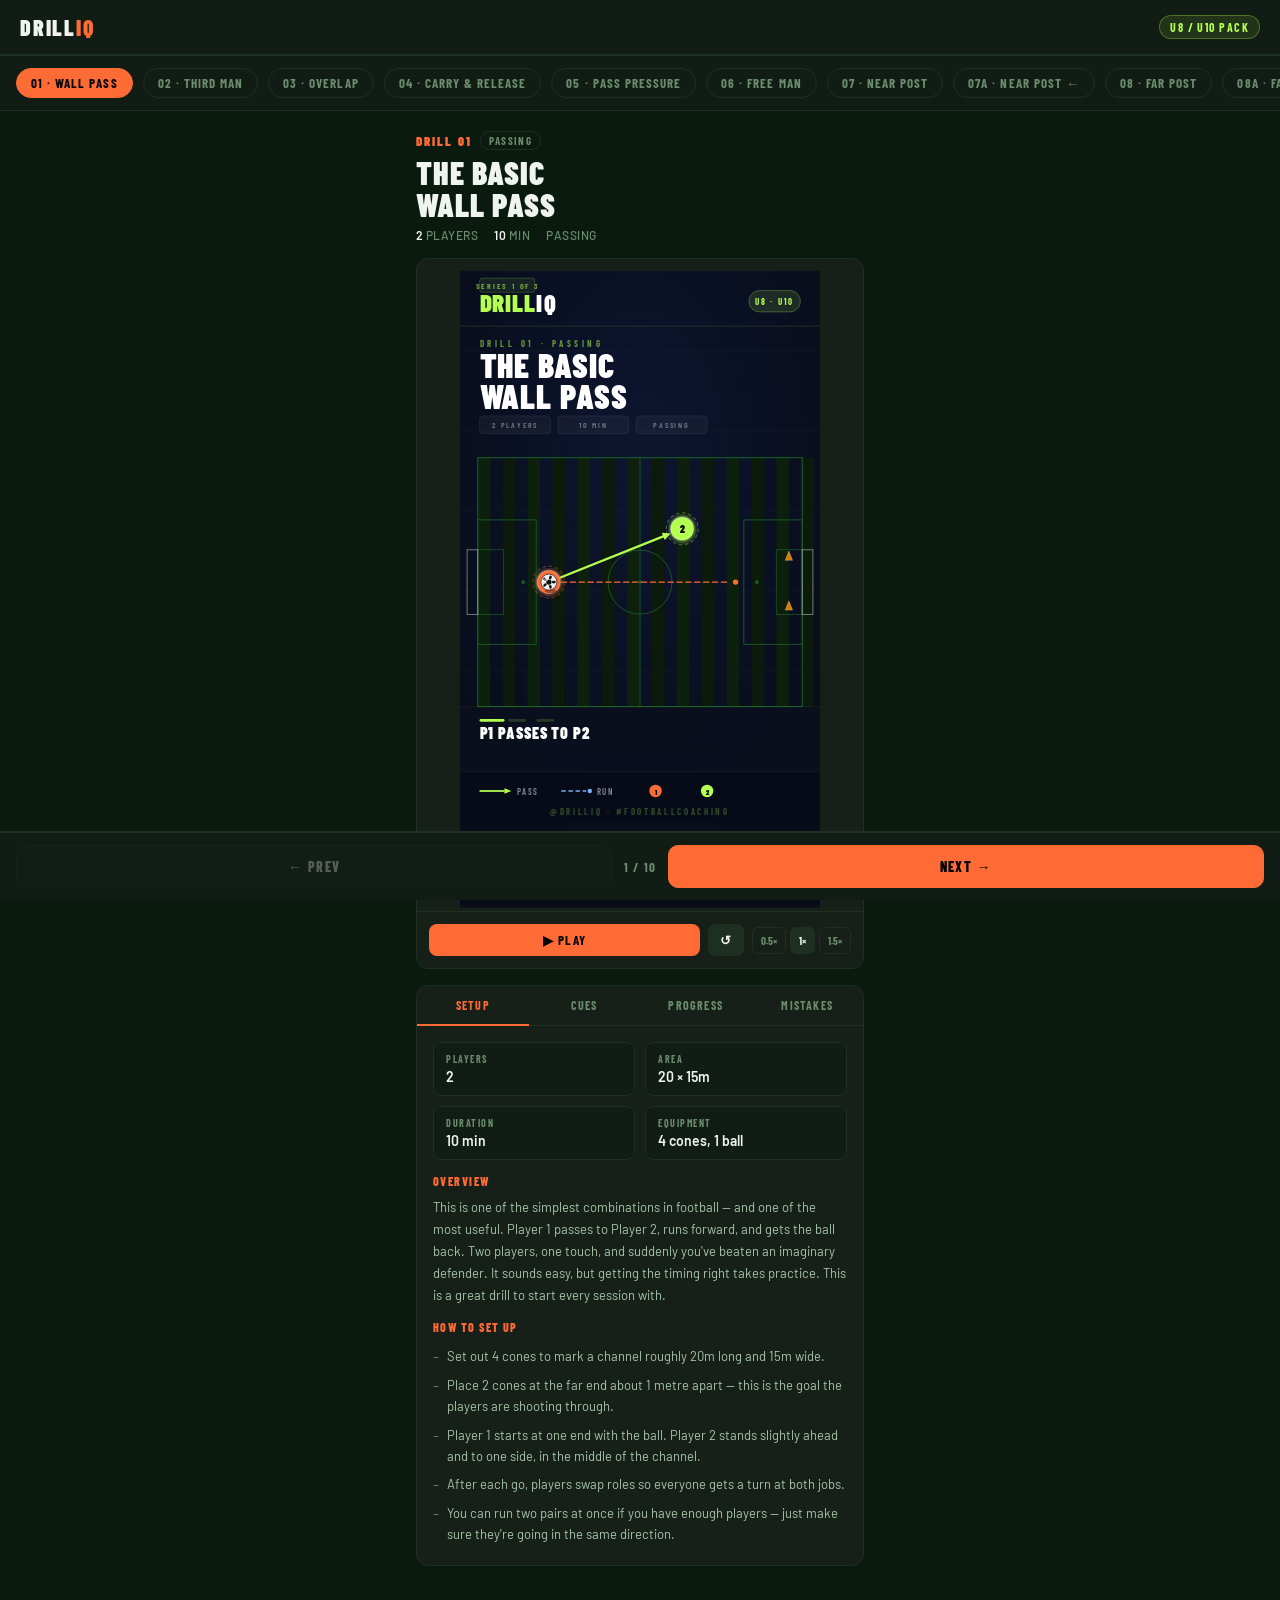
==== commit 5bb62651: "Add files via upload" ====
--- a/pack/index.html
+++ b/pack/index.html
@@ -144,8 +144,6 @@
 </footer>
 <script>
 // ─── DrillIQ Animation Engine ───────────────────────────────────────────────
-// Shared by all drill pages. Do not edit unless changing core behaviour.
-
 const W=405,H=720,PITCH_X=20,PITCH_Y=210,PITCH_W=365,PITCH_H=280,PLAYER_R=13;
 
 function lerp(a,b,t){return a+(b-a)*t;}
@@ -250,12 +248,10 @@
   parent.appendChild(t);
 }
 
-// ─── Build the static (non-animating) parts of the SVG frame ────────────────
 function buildStaticSVG(svg, config){
   const{drillNum,drillCat,title1,title2,meta,seriesLabel,players,phaseDots,startPositions,coneGate}=config;
   const ns="http://www.w3.org/2000/svg";
 
-  // defs
   const defs=document.createElementNS(ns,"defs");
   defs.innerHTML=`
     <radialGradient id="bgGrad" cx="50%" cy="30%" r="70%">
@@ -271,16 +267,13 @@
     </clipPath>`;
   svg.appendChild(defs);
 
-  // background
   svg.appendChild(svgEl("rect",{width:W,height:H,fill:"url(#bgGrad)"}));
   for(let i=0;i<8;i++) svg.appendChild(svgEl("line",{x1:0,y1:i*90,x2:W,y2:i*90,stroke:"rgba(180,255,80,0.03)","stroke-width":1}));
 
-  // series badge
   svg.appendChild(svgEl("rect",{x:22,y:8,width:62,height:16,rx:3,fill:"rgba(180,255,80,0.08)",stroke:"rgba(180,255,80,0.2)","stroke-width":1}));
   svg.appendChild(svgEl("text",{x:53,y:20,"text-anchor":"middle",fill:"rgba(180,255,80,0.6)","font-size":9,"font-weight":700,"font-family":"'Barlow Condensed',sans-serif","letter-spacing":2},seriesLabel));
   svg.appendChild(svgEl("line",{x1:0,y1:62,x2:W,y2:62,stroke:"rgba(180,255,80,0.15)","stroke-width":1}));
 
-  // logo — tspans so DRILL and IQ sit flush as one word
   const logoEl=document.createElementNS(ns,"text");
   logoEl.setAttribute("x",22);logoEl.setAttribute("y",46);
   logoEl.setAttribute("font-size",28);logoEl.setAttribute("font-weight",900);
@@ -289,22 +282,18 @@
   const ts2=document.createElementNS(ns,"tspan");ts2.setAttribute("fill","#ffffff");ts2.setAttribute("letter-spacing",2);ts2.textContent="IQ";
   logoEl.appendChild(ts1);logoEl.appendChild(ts2);svg.appendChild(logoEl);
 
-  // age badge
   svg.appendChild(svgEl("rect",{x:W-80,y:22,width:58,height:24,rx:12,fill:"rgba(180,255,80,0.12)",stroke:"rgba(180,255,80,0.3)","stroke-width":1}));
   svg.appendChild(svgEl("text",{x:W-51,y:38,"text-anchor":"middle",fill:"#B4FF50","font-size":10,"font-weight":700,"font-family":"'Barlow Condensed',sans-serif","letter-spacing":2},"U8 · U10"));
 
-  // drill label + title
   svg.appendChild(svgEl("text",{x:22,y:86,fill:"rgba(180,255,80,0.55)","font-size":10,"font-weight":700,"font-family":"'Barlow Condensed',sans-serif","letter-spacing":4},`DRILL ${drillNum} · ${drillCat}`));
   svg.appendChild(svgEl("text",{x:22,y:120,fill:"#ffffff","font-size":38,"font-weight":900,"font-family":"'Barlow Condensed',sans-serif","letter-spacing":1},title1));
   svg.appendChild(svgEl("text",{x:22,y:155,fill:"#ffffff","font-size":38,"font-weight":900,"font-family":"'Barlow Condensed',sans-serif","letter-spacing":1},title2));
 
-  // meta pills
   meta.forEach((tag,i)=>{
     svg.appendChild(svgEl("rect",{x:22+i*88,y:163,width:80,height:20,rx:4,fill:"rgba(255,255,255,0.04)",stroke:"rgba(255,255,255,0.08)","stroke-width":1}));
     svg.appendChild(svgEl("text",{x:22+i*88+40,y:177,"text-anchor":"middle",fill:"rgba(255,255,255,0.4)","font-size":9,"font-weight":600,"font-family":"'Barlow Condensed',sans-serif","letter-spacing":2},tag));
   });
 
-  // pitch stripes + markings
   const pw=PITCH_W,ph=PITCH_H,ox=PITCH_X,oy=PITCH_Y;
   for(let i=0;i<Math.ceil(pw/28);i++) svg.appendChild(svgEl("rect",{x:ox+i*28,y:oy,width:14,height:ph,fill:i%2===0?"#0d1f0d":"#0b1a0b"}));
   svg.appendChild(svgEl("rect",{x:ox,y:oy,width:pw,height:ph,fill:"none",stroke:"#1a5c2a","stroke-width":1.2}));
@@ -320,7 +309,6 @@
   svg.appendChild(svgEl("circle",{cx:ox+pw*0.14,cy:oy+ph*0.5,r:2.2,fill:"#1a5c2a"}));
   svg.appendChild(svgEl("circle",{cx:ox+pw*0.86,cy:oy+ph*0.5,r:2.2,fill:"#1a5c2a"}));
 
-  // start position rings — dashed circle in player colour at initial position
   if(startPositions){
     startPositions.forEach((p,i)=>{
       const col=players[i]?players[i].color:"#ffffff";
@@ -328,7 +316,6 @@
     });
   }
 
-  // cone gate — two orange triangles marking the finishing zone near goal mouth
   if(coneGate){
     coneGate.forEach(c=>{
       const cx3=PITCH_X+c.x,cy3=PITCH_Y+c.y,cs=7;
@@ -337,20 +324,16 @@
     });
   }
 
-  // dynamic layer — cleared and redrawn every frame
   const dl=document.createElementNS(ns,"g");dl.id="dynamicLayer";svg.appendChild(dl);
 
-  // goal flash overlay
   const go=document.createElementNS(ns,"rect");
   go.id="goalOverlay";go.setAttribute("width",W);go.setAttribute("height",H);
   go.setAttribute("fill","rgba(180,255,80,0.05)");go.setAttribute("opacity",0);
   svg.appendChild(go);
 
-  // phase bar background
   svg.appendChild(svgEl("rect",{x:0,y:PITCH_Y+PITCH_H,width:W,height:1,fill:"rgba(180,255,80,0.12)"}));
   svg.appendChild(svgEl("rect",{x:0,y:PITCH_Y+PITCH_H+1,width:W,height:72,fill:"rgba(10,15,30,0.95)"}));
 
-  // phase step dots
   const dotsGroup=document.createElementNS(ns,"g");dotsGroup.id="dotsGroup";svg.appendChild(dotsGroup);
   const spacing=phaseDots<=4?32:28,wA=phaseDots<=4?28:24,wI=phaseDots<=4?20:16;
   for(let i=0;i<phaseDots;i++){
@@ -360,32 +343,26 @@
     dot.setAttribute("fill","rgba(180,255,80,0.18)");dot.id=`dot_${i}`;dotsGroup.appendChild(dot);
   }
 
-  // hold badge
   const hg=document.createElementNS(ns,"g");hg.id="holdGroup";hg.setAttribute("opacity",0);svg.appendChild(hg);
   hg.appendChild(svgEl("rect",{x:W-78,y:PITCH_Y+PITCH_H+8,width:56,height:18,rx:9,fill:"rgba(180,255,80,0.1)",stroke:"rgba(180,255,80,0.25)","stroke-width":1}));
   hg.appendChild(svgEl("text",{x:W-50,y:PITCH_Y+PITCH_H+20,"text-anchor":"middle",fill:"#B4FF50","font-size":9,"font-weight":700,"letter-spacing":1.5,"font-family":"'Barlow Condensed',sans-serif"},"● HOLD"));
 
-  // phase label text
   const pl=document.createElementNS(ns,"text");
   pl.id="phaseLabel";pl.setAttribute("x",22);pl.setAttribute("y",PITCH_Y+PITCH_H+36);
   pl.setAttribute("fill","#ffffff");pl.setAttribute("font-size",18);pl.setAttribute("font-weight",900);
   pl.setAttribute("font-family","'Barlow Condensed',sans-serif");pl.setAttribute("letter-spacing",1);
   svg.appendChild(pl);
 
-  // footer
   svg.appendChild(svgEl("rect",{x:0,y:PITCH_Y+PITCH_H+73,width:W,height:1,fill:"rgba(180,255,80,0.08)"}));
   svg.appendChild(svgEl("rect",{x:0,y:PITCH_Y+PITCH_H+74,width:W,height:56,fill:"rgba(8,12,24,0.98)"}));
 
-  // legend — pass
   svg.appendChild(svgEl("line",{x1:22,y1:PITCH_Y+PITCH_H+95,x2:50,y2:PITCH_Y+PITCH_H+95,stroke:"#B4FF50","stroke-width":2}));
   svg.appendChild(svgEl("polygon",{points:`50,${PITCH_Y+PITCH_H+92} 58,${PITCH_Y+PITCH_H+95} 50,${PITCH_Y+PITCH_H+98}`,fill:"#B4FF50"}));
   svg.appendChild(svgEl("text",{x:64,y:PITCH_Y+PITCH_H+99,fill:"rgba(255,255,255,0.5)","font-size":10,"font-weight":600,"font-family":"'Barlow Condensed',sans-serif","letter-spacing":1.5},"PASS"));
-  // legend — run
   svg.appendChild(svgEl("line",{x1:114,y1:PITCH_Y+PITCH_H+95,x2:142,y2:PITCH_Y+PITCH_H+95,stroke:"#7aaff0","stroke-width":1.5,"stroke-dasharray":"5 3"}));
   svg.appendChild(svgEl("circle",{cx:146,cy:PITCH_Y+PITCH_H+95,r:2.5,fill:"#7aaff0"}));
   svg.appendChild(svgEl("text",{x:154,y:PITCH_Y+PITCH_H+99,fill:"rgba(255,255,255,0.5)","font-size":10,"font-weight":600,"font-family":"'Barlow Condensed',sans-serif","letter-spacing":1.5},"RUN"));
 
-  // player colour keys
   const keyX=players.length<=2?220:players.length===3?220:205;
   const keySpacing=players.length<=3?58:48;
   players.forEach((p,i)=>{
@@ -393,17 +370,14 @@
     svg.appendChild(svgEl("text",{x:keyX+i*keySpacing,y:PITCH_Y+PITCH_H+99,"text-anchor":"middle",fill:"#000","font-size":8,"font-weight":900,"font-family":"'Barlow Condensed',sans-serif"},p.label));
   });
 
-  // handle
   svg.appendChild(svgEl("text",{x:W/2,y:PITCH_Y+PITCH_H+122,"text-anchor":"middle",fill:"rgba(180,255,80,0.25)","font-size":10,"font-weight":700,"font-family":"'Barlow Condensed',sans-serif","letter-spacing":3},"@DRILLIQ · #FOOTBALLCOACHING"));
 
-  // progress bar track + fill
   svg.appendChild(svgEl("rect",{x:0,y:H-4,width:W,height:4,fill:"rgba(180,255,80,0.08)"}));
   const pb=document.createElementNS(ns,"rect");
   pb.id="progressBar";pb.setAttribute("x",0);pb.setAttribute("y",H-4);pb.setAttribute("width",0);pb.setAttribute("height",4);pb.setAttribute("fill","#B4FF50");pb.setAttribute("opacity",0.7);
   svg.appendChild(pb);
 }
 
-// ─── Mount and run the animation loop for a drill ───────────────────────────
 function runDrill(config){
   const{states,segments,players,goalThreshold,phaseDots,startBall}=config;
   const segMeta=buildSegMeta(segments);
@@ -441,7 +415,6 @@
 
     document.getElementById("goalOverlay").setAttribute("opacity",0);
 
-    // step dots
     const t=elapsed%totalDuration;
     let phaseIdx=0;
     for(let i=0;i<segMeta.length;i++){if(t<segMeta[i].end){phaseIdx=i;break;}}
@@ -463,7 +436,6 @@
     if(playing)requestAnimationFrame(tick);
   }
 
-  // controls
   const btnPlay=document.getElementById("btnPlay");
   btnPlay.addEventListener("click",()=>{
     playing=!playing;
@@ -485,7 +457,6 @@
     });
   });
 
-  // initial render
   render(getAnimState(0,states,segMeta,totalDuration),0);
 }
 
@@ -512,280 +483,39 @@
       ]
     },
     "cues": [
-      {
-        "phase": "BEFORE THE PASS",
-        "text": "Ask Player 1 to look up before they pass. It sounds obvious but young players almost always stare at the ball instead. Knowing where Player 2 is before passing makes everything quicker.",
-        "quote": "Look up first, then pass.",
-        "note": "If a player keeps looking down, try asking them to call Player 2's name before passing. It forces them to find them first."
+      {"phase": "BEFORE THE PASS","text": "Ask Player 1 to look up before they pass. It sounds obvious but young players almost always stare at the ball instead. Knowing where Player 2 is before passing makes everything quicker.","quote": "Look up first, then pass.","note": "If a player keeps looking down, try asking them to call Player 2's name before passing. It forces them to find them first."},
+      {"phase": "THE PASS","text": "The pass should be firm and go to Player 2's feet \u2014 not too soft, not so hard it bounces off. Side of the foot is best for accuracy. Encourage players to aim rather than just boot it.","quote": "Firm pass to the feet \u2014 give them something to work with.","note": "A soft pass forces Player 2 to take an extra touch, which slows everything down and defeats the whole drill."},
+      {"phase": "THE RUN","text": "This is the key bit \u2014 Player 1 must start running forward the moment they pass. Not after. Not when they see the return coming. At the same time as the pass. This takes practice and it will feel wrong at first, but it's what makes the combination work.","quote": "Pass and run at the same time \u2014 not pass, then run.","note": "Most players will pass and then pause to watch what happens. If you see this, stop the drill and show them the timing yourself. Walk through it slowly \u2014 pass with one hand, walk forward \u2014 so they see it clearly."},
+      {"phase": "THE RETURN","text": "Player 2's job is to send the ball back first time into the space Player 1 is running into \u2014 not back to where Player 1 started. They need to open their body slightly before the ball arrives so the return goes forward, not sideways.","quote": "Return it into the space \u2014 not back where they came from.","note": ""},
+      {"phase": "THE FINISH","text": "Player 1 runs onto the return and shoots through the cones. At this age, accuracy matters more than power. Ask players to pick a side of the gate and aim for it.","quote": "Pick your spot \u2014 then shoot.","note": ""}
+    ],
+    "progressions": [
+      {"signal": "ready","label": "START HERE","title": "Walk it through first","desc": "Do the whole drill at walking pace before adding speed. Player 1 walks forward while passing, Player 2 returns it, Player 1 walks through and shoots. It looks slow but it helps players understand the shape of the movement.","why": "If you start at full speed, players just run around and nothing clicks. Walking pace reveals the timing problem immediately and players can feel it."},
+      {"signal": "ready","label": "WHEN READY","title": "Full pace","desc": "Once players have done it slowly a few times and the sequence makes sense, let them go at full speed. Some pairs will get the timing straight away. Others will need to go back to slow pace \u2014 that's fine.","why": "Speed is when the timing really gets tested. Don't rush to it, but don't stay at walking pace for too long either \u2014 it needs to feel like football."},
+      {"signal": "challenge","label": "ADD A CHALLENGE","title": "Put a passive defender in","desc": "Ask a third player to stand between Player 1 and Player 2 without moving or tackling. Player 1 must now pass around them. The defender just stands there \u2014 they're not trying to intercept, they just take up space.","why": "Now there's an actual reason to do the wall pass. Without something to play around, players can just dribble straight through. A static defender makes it feel real."},
+      {"signal": "challenge","label": "PROGRESS","title": "The defender can move","desc": "The defender can now step toward Player 2 after Player 1's pass. Player 2 must return the ball quickly before the defender arrives. The defender still can't tackle Player 1 at the start.","why": "This is close to match conditions. If Player 2 is slow with the return, the drill breaks down \u2014 which shows players exactly why the one-touch return matters."}
+    ],
+    "mistakes": [
+      {"problem": "Player 1 passes and then stops","cause": "They want to see what happens \u2014 it's natural curiosity.","fix": "Try getting Player 1 to say 'pass and go' out loud as they do it. Making it verbal helps the run happen automatically. You can also ask them to point forward with their hand as they pass \u2014 the gesture triggers the movement."},
+      {"problem": "Player 2 takes two touches before returning","cause": "Their body isn't ready when the ball arrives \u2014 they're facing the wrong way or not expecting it.","fix": "Ask Player 2 to get their foot ready to return the ball before it arrives \u2014 facing the direction Player 1 is running. If they have to adjust after receiving, they will always take an extra touch."},
+      {"problem": "The return goes behind Player 1","cause": "Player 2 is playing the ball back to where Player 1 was standing, not into the space they're running into.","fix": "Ask Player 2 to watch Player 1's run while they wait for the ball \u2014 not just stare at the ball coming toward them. A simple cue: 'pass it to where they're going, not where they were.'"},
+      {"problem": "Player 1 arrives before the return and has to wait","cause": "Player 1 ran too early, or Player 2 was slow with the return.","fix": "Slow everything down. Go back to walking pace. The timing is off somewhere \u2014 slow pace shows you exactly where."},
+      {"problem": "The shot misses the goal consistently","cause": "Players are going for power and losing accuracy.","fix": "Ask players to slow down for the last two steps before shooting. A controlled, accurate shot from close range is much better than blasting wide from further out."}
+    ],
+    "config": {
+      "drillNum": "01","drillCat": "PASSING","title1": "THE BASIC","title2": "WALL PASS",
+      "meta": ["2 PLAYERS","10 MIN","PASSING"],"seriesLabel": "SERIES 1 OF 3","phaseDots": 3,"goalThreshold": 0.87,
+      "players": [{"label": "1","color": "#FF6B35"},{"label": "2","color": "#B4FF50"}],
+      "startPositions": [{"x": 80,"y": 140},{"x": 230,"y": 80}],
+      "coneGate": [{"x": 350,"y": 112},{"x": 350,"y": 168}],
+      "startBall": {"x": 80,"y": 140},
+      "states": {
+        "phase0": {"label": "P1 passes to P2","players": [{"x": 80,"y": 140},{"x": 230,"y": 80}],"ball": {"x": 80,"y": 140},"arrows": [{"from": 0,"to": 1,"dashed": false,"color": "#B4FF50"},{"from": 0,"to": {"x": 290,"y": 140},"dashed": true,"color": "#FF6B35"}]},
+        "phase1": {"label": "P2 returns first time","players": [{"x": 185,"y": 140},{"x": 230,"y": 80}],"ball": {"x": 230,"y": 80},"arrows": [{"from": 1,"to": {"x": 295,"y": 138},"dashed": false,"color": "#FF6B35"},{"from": 0,"to": {"x": 310,"y": 138},"dashed": true,"color": "#FF6B35"}]},
+        "phase2": {"label": "P1 runs onto it & shoots!","players": [{"x": 310,"y": 138},{"x": 255,"y": 90}],"ball": {"x": 310,"y": 138},"arrows": [{"from": 0,"to": {"x": 375,"y": 140},"dashed": false,"color": "#FF6B35"}]},
+        "phase3": {"label": "GOAL!","players": [{"x": 310,"y": 138},{"x": 255,"y": 90}],"ball": {"x": 378,"y": 140},"arrows": []}
       },
-      {
-        "phase": "THE PASS",
-        "text": "The pass should be firm and go to Player 2's feet \u2014 not too soft, not so hard it bounces off. Side of the foot is best for accuracy. Encourage players to aim rather than just boot it.",
-        "quote": "Firm pass to the feet \u2014 give them something to work with.",
-        "note": "A soft pass forces Player 2 to take an extra touch, which slows everything down and defeats the whole drill."
-      },
-      {
-        "phase": "THE RUN",
-        "text": "This is the key bit \u2014 Player 1 must start running forward the moment they pass. Not after. Not when they see the return coming. At the same time as the pass. This takes practice and it will feel wrong at first, but it's what makes the combination work.",
-        "quote": "Pass and run at the same time \u2014 not pass, then run.",
-        "note": "Most players will pass and then pause to watch what happens. If you see this, stop the drill and show them the timing yourself. Walk through it slowly \u2014 pass with one hand, walk forward \u2014 so they see it clearly."
-      },
-      {
-        "phase": "THE RETURN",
-        "text": "Player 2's job is to send the ball back first time into the space Player 1 is running into \u2014 not back to where Player 1 started. They need to open their body slightly before the ball arrives so the return goes forward, not sideways.",
-        "quote": "Return it into the space \u2014 not back where they came from.",
-        "note": ""
-      },
-      {
-        "phase": "THE FINISH",
-        "text": "Player 1 runs onto the return and shoots through the cones. At this age, accuracy matters more than power. Ask players to pick a side of the gate and aim for it.",
-        "quote": "Pick your spot \u2014 then shoot.",
-        "note": ""
-      }
-    ],
-    "progressions": [
-      {
-        "signal": "ready",
-        "label": "START HERE",
-        "title": "Walk it through first",
-        "desc": "Do the whole drill at walking pace before adding speed. Player 1 walks forward while passing, Player 2 returns it, Player 1 walks through and shoots. It looks slow but it helps players understand the shape of the movement.",
-        "why": "If you start at full speed, players just run around and nothing clicks. Walking pace reveals the timing problem immediately and players can feel it."
-      },
-      {
-        "signal": "ready",
-        "label": "WHEN READY",
-        "title": "Full pace",
-        "desc": "Once players have done it slowly a few times and the sequence makes sense, let them go at full speed. Some pairs will get the timing straight away. Others will need to go back to slow pace \u2014 that's fine.",
-        "why": "Speed is when the timing really gets tested. Don't rush to it, but don't stay at walking pace for too long either \u2014 it needs to feel like football."
-      },
-      {
-        "signal": "challenge",
-        "label": "ADD A CHALLENGE",
-        "title": "Put a passive defender in",
-        "desc": "Ask a third player to stand between Player 1 and Player 2 without moving or tackling. Player 1 must now pass around them. The defender just stands there \u2014 they're not trying to intercept, they just take up space.",
-        "why": "Now there's an actual reason to do the wall pass. Without something to play around, players can just dribble straight through. A static defender makes it feel real."
-      },
-      {
-        "signal": "challenge",
-        "label": "PROGRESS",
-        "title": "The defender can move",
-        "desc": "The defender can now step toward Player 2 after Player 1's pass. Player 2 must return the ball quickly before the defender arrives. The defender still can't tackle Player 1 at the start.",
-        "why": "This is close to match conditions. If Player 2 is slow with the return, the drill breaks down \u2014 which shows players exactly why the one-touch return matters."
-      }
-    ],
-    "mistakes": [
-      {
-        "problem": "Player 1 passes and then stops",
-        "cause": "They want to see what happens \u2014 it's natural curiosity.",
-        "fix": "Try getting Player 1 to say 'pass and go' out loud as they do it. Making it verbal helps the run happen automatically. You can also ask them to point forward with their hand as they pass \u2014 the gesture triggers the movement."
-      },
-      {
-        "problem": "Player 2 takes two touches before returning",
-        "cause": "Their body isn't ready when the ball arrives \u2014 they're facing the wrong way or not expecting it.",
-        "fix": "Ask Player 2 to get their foot ready to return the ball before it arrives \u2014 facing the direction Player 1 is running. If they have to adjust after receiving, they will always take an extra touch."
-      },
-      {
-        "problem": "The return goes behind Player 1",
-        "cause": "Player 2 is playing the ball back to where Player 1 was standing, not into the space they're running into.",
-        "fix": "Ask Player 2 to watch Player 1's run while they wait for the ball \u2014 not just stare at the ball coming toward them. A simple cue: 'pass it to where they're going, not where they were.'"
-      },
-      {
-        "problem": "Player 1 arrives before the return and has to wait",
-        "cause": "Player 1 ran too early, or Player 2 was slow with the return.",
-        "fix": "Slow everything down. Go back to walking pace. The timing is off somewhere \u2014 slow pace shows you exactly where."
-      },
-      {
-        "problem": "The shot misses the goal consistently",
-        "cause": "Players are going for power and losing accuracy.",
-        "fix": "Ask players to slow down for the last two steps before shooting. A controlled, accurate shot from close range is much better than blasting wide from further out."
-      }
-    ],
-    "config": {
-      "drillNum": "01",
-      "drillCat": "PASSING",
-      "title1": "THE BASIC",
-      "title2": "WALL PASS",
-      "meta": [
-        "2 PLAYERS",
-        "10 MIN",
-        "PASSING"
-      ],
-      "seriesLabel": "SERIES 1 OF 3",
-      "phaseDots": 3,
-      "goalThreshold": 0.87,
-      "players": [
-        {
-          "label": "1",
-          "color": "#FF6B35"
-        },
-        {
-          "label": "2",
-          "color": "#B4FF50"
-        }
-      ],
-      "startPositions": [
-        {
-          "x": 80,
-          "y": 140
-        },
-        {
-          "x": 230,
-          "y": 80
-        }
-      ],
-      "coneGate": [
-        {
-          "x": 350,
-          "y": 112
-        },
-        {
-          "x": 350,
-          "y": 168
-        }
-      ],
-      "startBall": {
-        "x": 80,
-        "y": 140
-      },
-      "states": {
-        "phase0": {
-          "label": "P1 passes to P2",
-          "players": [
-            {
-              "x": 80,
-              "y": 140
-            },
-            {
-              "x": 230,
-              "y": 80
-            }
-          ],
-          "ball": {
-            "x": 80,
-            "y": 140
-          },
-          "arrows": [
-            {
-              "from": 0,
-              "to": 1,
-              "dashed": false,
-              "color": "#B4FF50"
-            },
-            {
-              "from": 0,
-              "to": {
-                "x": 290,
-                "y": 140
-              },
-              "dashed": true,
-              "color": "#FF6B35"
-            }
-          ]
-        },
-        "phase1": {
-          "label": "P2 returns first time",
-          "players": [
-            {
-              "x": 185,
-              "y": 140
-            },
-            {
-              "x": 230,
-              "y": 80
-            }
-          ],
-          "ball": {
-            "x": 230,
-            "y": 80
-          },
-          "arrows": [
-            {
-              "from": 1,
-              "to": {
-                "x": 295,
-                "y": 138
-              },
-              "dashed": false,
-              "color": "#FF6B35"
-            },
-            {
-              "from": 0,
-              "to": {
-                "x": 310,
-                "y": 138
-              },
-              "dashed": true,
-              "color": "#FF6B35"
-            }
-          ]
-        },
-        "phase2": {
-          "label": "P1 runs onto it & shoots!",
-          "players": [
-            {
-              "x": 310,
-              "y": 138
-            },
-            {
-              "x": 255,
-              "y": 90
-            }
-          ],
-          "ball": {
-            "x": 310,
-            "y": 138
-          },
-          "arrows": [
-            {
-              "from": 0,
-              "to": {
-                "x": 375,
-                "y": 140
-              },
-              "dashed": false,
-              "color": "#FF6B35"
-            }
-          ]
-        },
-        "phase3": {
-          "label": "GOAL!",
-          "players": [
-            {
-              "x": 310,
-              "y": 138
-            },
-            {
-              "x": 255,
-              "y": 90
-            }
-          ],
-          "ball": {
-            "x": 378,
-            "y": 140
-          },
-          "arrows": []
-        }
-      },
-      "segments": [
-        {
-          "from": "phase0",
-          "to": "phase1",
-          "moveDuration": 1600,
-          "pauseDuration": 500
-        },
-        {
-          "from": "phase1",
-          "to": "phase2",
-          "moveDuration": 1600,
-          "pauseDuration": 500
-        },
-        {
-          "from": "phase2",
-          "to": "phase3",
-          "moveDuration": 1100,
-          "pauseDuration": 900
-        }
-      ]
+      "segments": [{"from": "phase0","to": "phase1","moveDuration": 1600,"pauseDuration": 500},{"from": "phase1","to": "phase2","moveDuration": 1600,"pauseDuration": 500},{"from": "phase2","to": "phase3","moveDuration": 1100,"pauseDuration": 900}]
     }
   },
   {
@@ -796,351 +526,43 @@
     "time": 15,
     "type": "PASSING",
     "setup": {
-      "players": "3",
-      "area": "25 \u00d7 20m",
-      "duration": "15 min",
-      "equipment": "4 cones, 1 ball",
+      "players": "3","area": "25 \u00d7 20m","duration": "15 min","equipment": "4 cones, 1 ball",
       "overview": "This builds on the wall pass by adding a third player. Player 1 and Player 2 do the wall pass combination, but now Player 3 is already making a run and gets the final pass. The idea is that while two players are combining, a third player sneaks in unnoticed \u2014 which is how a lot of real goals are scored.",
-      "arrangement": [
-        "Set out a channel about 25m long and 20m wide with cones at each corner.",
-        "Place 2 cones at the far end, about 1 metre apart, as the goal.",
-        "Player 1 starts at one end with the ball. Player 2 stands slightly ahead and to one side. Player 3 starts on the opposite side, level with Player 2.",
-        "Player 3's job is to start moving early and be ready to receive the final pass.",
-        "Rotate all three roles regularly so everyone has a go at each job."
-      ]
+      "arrangement": ["Set out a channel about 25m long and 20m wide with cones at each corner.","Place 2 cones at the far end, about 1 metre apart, as the goal.","Player 1 starts at one end with the ball. Player 2 stands slightly ahead and to one side. Player 3 starts on the opposite side, level with Player 2.","Player 3's job is to start moving early and be ready to receive the final pass.","Rotate all three roles regularly so everyone has a go at each job."]
     },
     "cues": [
-      {
-        "phase": "PLAYER 1 \u2014 PASS & RUN",
-        "text": "Player 1 passes to Player 2 and runs forward \u2014 same as the basic wall pass. They're not doing anything new, just the same combination they practised before.",
-        "quote": "Pass and go \u2014 just like before.",
-        "note": ""
+      {"phase": "PLAYER 1 \u2014 PASS & RUN","text": "Player 1 passes to Player 2 and runs forward \u2014 same as the basic wall pass. They're not doing anything new, just the same combination they practised before.","quote": "Pass and go \u2014 just like before.","note": ""},
+      {"phase": "PLAYER 2 \u2014 THE LAYOFF","text": "Player 2 receives Player 1's pass and lays it off \u2014 but this time, instead of returning it back to Player 1, they can look to play it to Player 3 who is making a run. Player 2 needs to be aware of where both Player 1 and Player 3 are before the ball arrives.","quote": "Look before the ball arrives \u2014 who's making a run?","note": "This is the hard part for Player 2. They need to read two options simultaneously. Start by telling them which option to use \u2014 'always play Player 3 today' \u2014 and only add the decision later."},
+      {"phase": "PLAYER 3 \u2014 THE RUN","text": "Player 3 should already be moving by the time Player 2 receives the ball. They don't wait to be called \u2014 they read the situation and go. The run should be toward goal and into space, not just in a straight line.","quote": "Start your run early \u2014 don't wait for the pass.","note": "If Player 3 is standing still waiting, the run won't work. Their movement is what creates the space. Remind them that making a good run without getting the ball is still good play."},
+      {"phase": "THE FINISH","text": "Player 3 receives the final pass and shoots. If they're in a good position, they should have a clear shot at goal. Encourage a composed finish rather than a wild hit.","quote": "Take a breath and pick your spot.","note": ""}
+    ],
+    "progressions": [
+      {"signal": "ready","label": "START HERE","title": "Pre-set the pass","desc": "Tell Player 2 that they must always play it to Player 3 \u2014 no decision needed. Player 1 and Player 2 do the wall pass, then Player 2 automatically passes to Player 3. This lets everyone learn their movement without the complexity of choosing.","why": "Decision-making is hard when you're also learning a new movement pattern. Remove the choice first, add it back once everyone knows their job."},
+      {"signal": "ready","label": "WHEN READY","title": "Player 2 chooses","desc": "Now Player 2 can pass to either Player 1 or Player 3, depending on who's in a better position. Player 1 should still run as if they expect to receive it \u2014 this keeps the defender guessing.","why": "This is when the drill starts to feel like real football. Player 2 must read the game and make a decision, not just follow a script."},
+      {"signal": "challenge","label": "ADD A CHALLENGE","title": "Add a passive defender","desc": "Place a defender on Player 3's side who walks slowly toward them after Player 2 receives the ball. Player 3 must make their run earlier and Player 2 must spot them before the defender closes down.","why": "A defender makes the timing of Player 3's run more important. If they leave it too late, the space is gone."},
+      {"signal": "challenge","label": "PROGRESS","title": "Two touches for Player 2","desc": "Player 2 is now allowed two touches \u2014 one to control, one to pass. This gives Player 3 a fraction more time to get into position, but also means there's more time for defenders to react.","why": "Limiting touches forces quicker thinking. This is a nice challenge once the basic pattern is working."}
+    ],
+    "mistakes": [
+      {"problem": "Player 3 starts their run too late","cause": "They're watching the wall pass rather than anticipating it.","fix": "Give Player 3 a trigger \u2014 start moving the moment Player 1 passes to Player 2. They don't need to wait and see what happens, they just go."},
+      {"problem": "Player 2 ignores Player 3 and always returns to Player 1","cause": "Player 2 is still in wall pass mode from the previous drill.","fix": "Before the drill starts, remind Player 2 explicitly: 'today your job is to look for Player 3'. Walk through it slowly so they understand the new option."},
+      {"problem": "Player 3 runs in a straight line and arrives flat-footed","cause": "They haven't thought about where they need to be to receive and shoot comfortably.","fix": "Ask Player 3 to think about the angle they want to receive at \u2014 slightly to the side, body open toward goal, ready to shoot first time."},
+      {"problem": "The whole thing breaks down and no one knows whose fault it is","cause": "Three players coordinating is genuinely more complicated than two. Timing errors compound.","fix": "Stop and walk through it. Ask each player to describe their job before trying again. Often a player is unsure of their role and guessing \u2014 which throws everyone else off."}
+    ],
+    "config": {
+      "drillNum": "02","drillCat": "PASSING","title1": "WALL PASS &","title2": "THIRD MAN RUN",
+      "meta": ["3 PLAYERS","15 MIN","PASSING"],"seriesLabel": "SERIES 2 OF 3","phaseDots": 4,"goalThreshold": 0.85,
+      "players": [{"label": "1","color": "#FF6B35"},{"label": "2","color": "#B4FF50"},{"label": "3","color": "#7aaff0"}],
+      "startPositions": [{"x": 70,"y": 140},{"x": 220,"y": 70},{"x": 220,"y": 210}],
+      "coneGate": [{"x": 350,"y": 112},{"x": 350,"y": 168}],
+      "startBall": {"x": 70,"y": 140},
+      "states": {
+        "phase0": {"label": "P1 passes to P2","players": [{"x": 70,"y": 140},{"x": 220,"y": 70},{"x": 220,"y": 210}],"ball": {"x": 70,"y": 140},"arrows": [{"from": 0,"to": 1,"dashed": false,"color": "#B4FF50"},{"from": 2,"to": {"x": 310,"y": 140},"dashed": true,"color": "#7aaff0"}]},
+        "phase1": {"label": "P2 lays off to P3","players": [{"x": 130,"y": 140},{"x": 220,"y": 70},{"x": 270,"y": 175}],"ball": {"x": 220,"y": 70},"arrows": [{"from": 1,"to": 2,"dashed": false,"color": "#7aaff0"},{"from": 0,"to": {"x": 300,"y": 110},"dashed": true,"color": "#FF6B35"}]},
+        "phase2": {"label": "P3 plays P1 through","players": [{"x": 220,"y": 120},{"x": 240,"y": 75},{"x": 280,"y": 175}],"ball": {"x": 280,"y": 175},"arrows": [{"from": 2,"to": {"x": 330,"y": 115},"dashed": false,"color": "#B4FF50"},{"from": 0,"to": {"x": 335,"y": 108},"dashed": true,"color": "#FF6B35"}]},
+        "phase3": {"label": "P1 receives & shoots!","players": [{"x": 330,"y": 110},{"x": 295,"y": 85},{"x": 305,"y": 175}],"ball": {"x": 330,"y": 110},"arrows": [{"from": 0,"to": {"x": 375,"y": 140},"dashed": false,"color": "#FF6B35"}]},
+        "phase4": {"label": "GOAL!","players": [{"x": 330,"y": 110},{"x": 295,"y": 85},{"x": 305,"y": 175}],"ball": {"x": 378,"y": 140},"arrows": []}
       },
-      {
-        "phase": "PLAYER 2 \u2014 THE LAYOFF",
-        "text": "Player 2 receives Player 1's pass and lays it off \u2014 but this time, instead of returning it back to Player 1, they can look to play it to Player 3 who is making a run. Player 2 needs to be aware of where both Player 1 and Player 3 are before the ball arrives.",
-        "quote": "Look before the ball arrives \u2014 who's making a run?",
-        "note": "This is the hard part for Player 2. They need to read two options simultaneously. Start by telling them which option to use \u2014 'always play Player 3 today' \u2014 and only add the decision later."
-      },
-      {
-        "phase": "PLAYER 3 \u2014 THE RUN",
-        "text": "Player 3 should already be moving by the time Player 2 receives the ball. They don't wait to be called \u2014 they read the situation and go. The run should be toward goal and into space, not just in a straight line.",
-        "quote": "Start your run early \u2014 don't wait for the pass.",
-        "note": "If Player 3 is standing still waiting, the run won't work. Their movement is what creates the space. Remind them that making a good run without getting the ball is still good play."
-      },
-      {
-        "phase": "THE FINISH",
-        "text": "Player 3 receives the final pass and shoots. If they're in a good position, they should have a clear shot at goal. Encourage a composed finish rather than a wild hit.",
-        "quote": "Take a breath and pick your spot.",
-        "note": ""
-      }
-    ],
-    "progressions": [
-      {
-        "signal": "ready",
-        "label": "START HERE",
-        "title": "Pre-set the pass",
-        "desc": "Tell Player 2 that they must always play it to Player 3 \u2014 no decision needed. Player 1 and Player 2 do the wall pass, then Player 2 automatically passes to Player 3. This lets everyone learn their movement without the complexity of choosing.",
-        "why": "Decision-making is hard when you're also learning a new movement pattern. Remove the choice first, add it back once everyone knows their job."
-      },
-      {
-        "signal": "ready",
-        "label": "WHEN READY",
-        "title": "Player 2 chooses",
-        "desc": "Now Player 2 can pass to either Player 1 or Player 3, depending on who's in a better position. Player 1 should still run as if they expect to receive it \u2014 this keeps the defender guessing.",
-        "why": "This is when the drill starts to feel like real football. Player 2 must read the game and make a decision, not just follow a script."
-      },
-      {
-        "signal": "challenge",
-        "label": "ADD A CHALLENGE",
-        "title": "Add a passive defender",
-        "desc": "Place a defender on Player 3's side who walks slowly toward them after Player 2 receives the ball. Player 3 must make their run earlier and Player 2 must spot them before the defender closes down.",
-        "why": "A defender makes the timing of Player 3's run more important. If they leave it too late, the space is gone."
-      },
-      {
-        "signal": "challenge",
-        "label": "PROGRESS",
-        "title": "Two touches for Player 2",
-        "desc": "Player 2 is now allowed two touches \u2014 one to control, one to pass. This gives Player 3 a fraction more time to get into position, but also means there's more time for defenders to react.",
-        "why": "Limiting touches forces quicker thinking. This is a nice challenge once the basic pattern is working."
-      }
-    ],
-    "mistakes": [
-      {
-        "problem": "Player 3 starts their run too late",
-        "cause": "They're watching the wall pass rather than anticipating it.",
-        "fix": "Give Player 3 a trigger \u2014 start moving the moment Player 1 passes to Player 2. They don't need to wait and see what happens, they just go."
-      },
-      {
-        "problem": "Player 2 ignores Player 3 and always returns to Player 1",
-        "cause": "Player 2 is still in wall pass mode from the previous drill.",
-        "fix": "Before the drill starts, remind Player 2 explicitly: 'today your job is to look for Player 3'. Walk through it slowly so they understand the new option."
-      },
-      {
-        "problem": "Player 3 runs in a straight line and arrives flat-footed",
-        "cause": "They haven't thought about where they need to be to receive and shoot comfortably.",
-        "fix": "Ask Player 3 to think about the angle they want to receive at \u2014 slightly to the side, body open toward goal, ready to shoot first time."
-      },
-      {
-        "problem": "The whole thing breaks down and no one knows whose fault it is",
-        "cause": "Three players coordinating is genuinely more complicated than two. Timing errors compound.",
-        "fix": "Stop and walk through it. Ask each player to describe their job before trying again. Often a player is unsure of their role and guessing \u2014 which throws everyone else off."
-      }
-    ],
-    "config": {
-      "drillNum": "02",
-      "drillCat": "PASSING",
-      "title1": "WALL PASS &",
-      "title2": "THIRD MAN RUN",
-      "meta": [
-        "3 PLAYERS",
-        "15 MIN",
-        "PASSING"
-      ],
-      "seriesLabel": "SERIES 2 OF 3",
-      "phaseDots": 4,
-      "goalThreshold": 0.85,
-      "players": [
-        {
-          "label": "1",
-          "color": "#FF6B35"
-        },
-        {
-          "label": "2",
-          "color": "#B4FF50"
-        },
-        {
-          "label": "3",
-          "color": "#7aaff0"
-        }
-      ],
-      "startPositions": [
-        {
-          "x": 70,
-          "y": 140
-        },
-        {
-          "x": 220,
-          "y": 70
-        },
-        {
-          "x": 220,
-          "y": 210
-        }
-      ],
-      "coneGate": [
-        {
-          "x": 350,
-          "y": 112
-        },
-        {
-          "x": 350,
-          "y": 168
-        }
-      ],
-      "startBall": {
-        "x": 70,
-        "y": 140
-      },
-      "states": {
-        "phase0": {
-          "label": "P1 passes to P2",
-          "players": [
-            {
-              "x": 70,
-              "y": 140
-            },
-            {
-              "x": 220,
-              "y": 70
-            },
-            {
-              "x": 220,
-              "y": 210
-            }
-          ],
-          "ball": {
-            "x": 70,
-            "y": 140
-          },
-          "arrows": [
-            {
-              "from": 0,
-              "to": 1,
-              "dashed": false,
-              "color": "#B4FF50"
-            },
-            {
-              "from": 2,
-              "to": {
-                "x": 310,
-                "y": 140
-              },
-              "dashed": true,
-              "color": "#7aaff0"
-            }
-          ]
-        },
-        "phase1": {
-          "label": "P2 lays off to P3",
-          "players": [
-            {
-              "x": 130,
-              "y": 140
-            },
-            {
-              "x": 220,
-              "y": 70
-            },
-            {
-              "x": 270,
-              "y": 175
-            }
-          ],
-          "ball": {
-            "x": 220,
-            "y": 70
-          },
-          "arrows": [
-            {
-              "from": 1,
-              "to": 2,
-              "dashed": false,
-              "color": "#7aaff0"
-            },
-            {
-              "from": 0,
-              "to": {
-                "x": 300,
-                "y": 110
-              },
-              "dashed": true,
-              "color": "#FF6B35"
-            }
-          ]
-        },
-        "phase2": {
-          "label": "P3 plays P1 through",
-          "players": [
-            {
-              "x": 220,
-              "y": 120
-            },
-            {
-              "x": 240,
-              "y": 75
-            },
-            {
-              "x": 280,
-              "y": 175
-            }
-          ],
-          "ball": {
-            "x": 280,
-            "y": 175
-          },
-          "arrows": [
-            {
-              "from": 2,
-              "to": {
-                "x": 330,
-                "y": 115
-              },
-              "dashed": false,
-              "color": "#B4FF50"
-            },
-            {
-              "from": 0,
-              "to": {
-                "x": 335,
-                "y": 108
-              },
-              "dashed": true,
-              "color": "#FF6B35"
-            }
-          ]
-        },
-        "phase3": {
-          "label": "P1 receives & shoots!",
-          "players": [
-            {
-              "x": 330,
-              "y": 110
-            },
-            {
-              "x": 295,
-              "y": 85
-            },
-            {
-              "x": 305,
-              "y": 175
-            }
-          ],
-          "ball": {
-            "x": 330,
-            "y": 110
-          },
-          "arrows": [
-            {
-              "from": 0,
-              "to": {
-                "x": 375,
-                "y": 140
-              },
-              "dashed": false,
-              "color": "#FF6B35"
-            }
-          ]
-        },
-        "phase4": {
-          "label": "GOAL!",
-          "players": [
-            {
-              "x": 330,
-              "y": 110
-            },
-            {
-              "x": 295,
-              "y": 85
-            },
-            {
-              "x": 305,
-              "y": 175
-            }
-          ],
-          "ball": {
-            "x": 378,
-            "y": 140
-          },
-          "arrows": []
-        }
-      },
-      "segments": [
-        {
-          "from": "phase0",
-          "to": "phase1",
-          "moveDuration": 1600,
-          "pauseDuration": 500
-        },
-        {
-          "from": "phase1",
-          "to": "phase2",
-          "moveDuration": 1600,
-          "pauseDuration": 500
-        },
-        {
-          "from": "phase2",
-          "to": "phase3",
-          "moveDuration": 1600,
-          "pauseDuration": 500
-        },
-        {
-          "from": "phase3",
-          "to": "phase4",
-          "moveDuration": 1100,
-          "pauseDuration": 900
-        }
-      ]
+      "segments": [{"from": "phase0","to": "phase1","moveDuration": 1600,"pauseDuration": 500},{"from": "phase1","to": "phase2","moveDuration": 1600,"pauseDuration": 500},{"from": "phase2","to": "phase3","moveDuration": 1600,"pauseDuration": 500},{"from": "phase3","to": "phase4","moveDuration": 1100,"pauseDuration": 900}]
     }
   },
   {
@@ -1151,442 +573,45 @@
     "time": 20,
     "type": "ADVANCED",
     "setup": {
-      "players": "4",
-      "area": "30 \u00d7 25m",
-      "duration": "20 min",
-      "equipment": "6 cones, 1 ball",
+      "players": "4","area": "30 \u00d7 25m","duration": "20 min","equipment": "6 cones, 1 ball",
       "overview": "This is the most complex passing drill in the series. Four players combine to create a chance \u2014 wide play, a switch, a run down the flank, and a cutback for a tap-in. It looks complicated but each player only has a simple job. The magic comes from everyone doing their bit at the right time. This is a great drill to show players how teamwork creates goals.",
-      "arrangement": [
-        "Set out a 30m \u00d7 25m area with cones at each corner. Place 2 cones as the goal at the far end.",
-        "Player 1 starts centrally with the ball. Player 2 positions wide on one side. Player 3 positions wide on the other side. Player 4 starts wide and high, near the far corner on Player 2's side.",
-        "The sequence is: Player 1 to Player 2, Player 2 to Player 3, Player 3 to Player 4 wide, Player 4 drives to the byline and cuts back, Player 1 or Player 3 taps in.",
-        "Walk through the sequence slowly with no ball first \u2014 players just move to their positions. This is a complicated sequence and seeing it first helps.",
-        "Rotate roles after every 4-5 repetitions."
-      ]
+      "arrangement": ["Set out a 30m \u00d7 25m area with cones at each corner. Place 2 cones as the goal at the far end.","Player 1 starts centrally with the ball. Player 2 positions wide on one side. Player 3 positions wide on the other side. Player 4 starts wide and high, near the far corner on Player 2's side.","The sequence is: Player 1 to Player 2, Player 2 to Player 3, Player 3 to Player 4 wide, Player 4 drives to the byline and cuts back, Player 1 or Player 3 taps in.","Walk through the sequence slowly with no ball first \u2014 players just move to their positions. This is a complicated sequence and seeing it first helps.","Rotate roles after every 4-5 repetitions."]
     },
     "cues": [
-      {
-        "phase": "PLAYER 1 \u2014 START THE MOVE",
-        "text": "Player 1 begins by passing to Player 2 and then moving into a central position for the finish. They don't need to do anything complicated \u2014 pass accurately and get into the box for the end of the move.",
-        "quote": "Pass it wide, then get into the box.",
-        "note": ""
+      {"phase": "PLAYER 1 \u2014 START THE MOVE","text": "Player 1 begins by passing to Player 2 and then moving into a central position for the finish. They don't need to do anything complicated \u2014 pass accurately and get into the box for the end of the move.","quote": "Pass it wide, then get into the box.","note": ""},
+      {"phase": "PLAYER 2 \u2014 QUICK LAYOFF","text": "Player 2 receives from Player 1 and quickly switches the ball to Player 3 on the other side. One or two touches maximum. The whole point is to move the ball quickly from one side to the other before the defence can shift.","quote": "Quick switch \u2014 one or two touches, then play it wide.","note": "If Player 2 slows down here and takes too many touches, the whole move stalls. Emphasise speed of play."},
+      {"phase": "PLAYER 3 \u2014 FIND PLAYER 4","text": "Player 3 receives the switch and plays it out wide to Player 4 who is making a run down the flank. The pass should go ahead of Player 4's run \u2014 not to their feet.","quote": "Play it into the space ahead of their run.","note": ""},
+      {"phase": "PLAYER 4 \u2014 DRIVE AND CROSS","text": "Player 4 receives wide, drives forward to the byline, and cuts the ball back low across the face of the goal \u2014 not a high cross, a low pullback along the ground. Player 1 and Player 3 should be arriving to finish.","quote": "Get to the byline, then cut it back low.","note": "A low cutback is much easier to finish than a high cross. This is worth demonstrating. Player 4 should aim for the penalty spot area, not try to pick out a specific player."},
+      {"phase": "THE FINISH","text": "Whoever arrives at the far end first finishes. It doesn't have to be a specific player \u2014 whoever times their run best gets the ball. One touch if possible.","quote": "Whoever arrives first \u2014 just put it in.","note": ""}
+    ],
+    "progressions": [
+      {"signal": "ready","label": "START HERE","title": "Walk through with no ball","desc": "Get all four players to walk through their movements without the ball. Player 1 passes and walks central. Player 2 turns and walks to Player 3's position. And so on. Do this two or three times until everyone knows where to go.","why": "This drill has four moving parts. If even one player doesn't know their job, it falls apart. A no-ball walkthrough removes pressure and lets everyone learn the pattern."},
+      {"signal": "ready","label": "WHEN READY","title": "Slow with the ball","desc": "Run the full drill with the ball but at walking pace. Players pass short, move slowly, and everyone can see the shape of the move developing.","why": "Slow pace with the ball reveals timing issues that the walkthrough won't show. If Player 4 is in the wrong position when the ball arrives, you see it immediately at slow pace."},
+      {"signal": "challenge","label": "ADD A CHALLENGE","title": "Full pace","desc": "Once the shape is clear, let players go at match speed. The combination will feel rushed at first but will click with repetition.","why": "Speed introduces the timing pressure that makes the drill realistic. It's when players start to feel how quickly they need to think and move."},
+      {"signal": "challenge","label": "PROGRESS","title": "Add a passive defender","desc": "Place a defender between Player 2 and Player 3 who jogs across trying to intercept the switch pass. Player 2 must play the switch quickly before the defender gets there.","why": "A defender makes the switch pass feel urgent \u2014 which is exactly how it feels in a match. Player 2 will naturally speed up their decision-making."}
+    ],
+    "mistakes": [
+      {"problem": "The sequence breaks down and players lose track of who does what","cause": "Four players is a lot to coordinate, especially if this is new to them.","fix": "Stop the drill and ask each player to say their job out loud. 'Player 2, what do you do?' Often players know roughly what to do but not specifically enough. Clarity fixes this."},
+      {"problem": "Player 4's cutback is too high and goes over everyone","cause": "Player 4 is trying to cross rather than cut back. They're using their instep rather than the inside of their foot.","fix": "Show the difference between a cross (lofted, instep) and a cutback (low, inside of foot, along the ground). Practice the cutback technique separately if needed \u2014 Player 4 just rolls it back along the ground."},
+      {"problem": "Nobody arrives to finish","cause": "Players watch the ball rather than running toward goal during the build-up.","fix": "Tell Player 1 and Player 3 to start moving toward the far end the moment Player 3 plays the ball to Player 4. They should be arriving as the cutback comes \u2014 not waiting to see it first."},
+      {"problem": "The switch pass from Player 2 to Player 3 keeps getting intercepted","cause": "Player 2 is telegraphing the pass or taking too long.","fix": "Practice just the switch pass in isolation \u2014 Player 2 receives, turns, passes to Player 3. Get it sharp and clean before adding the rest of the sequence."}
+    ],
+    "config": {
+      "drillNum": "03","drillCat": "PASSING","title1": "OVERLAP &","title2": "CUTBACK",
+      "meta": ["4 PLAYERS","20 MIN","ADVANCED"],"seriesLabel": "SERIES 3 OF 3","phaseDots": 5,"goalThreshold": 0.9,
+      "players": [{"label": "1","color": "#FF6B35"},{"label": "2","color": "#B4FF50"},{"label": "3","color": "#7aaff0"},{"label": "4","color": "#ff80c8"}],
+      "startPositions": [{"x": 60,"y": 140},{"x": 185,"y": 80},{"x": 185,"y": 200},{"x": 320,"y": 72}],
+      "coneGate": [{"x": 350,"y": 112},{"x": 350,"y": 168}],
+      "startBall": {"x": 60,"y": 140},
+      "states": {
+        "phase0": {"label": "P1 passes to P2","players": [{"x": 60,"y": 140},{"x": 185,"y": 80},{"x": 185,"y": 200},{"x": 320,"y": 72}],"ball": {"x": 60,"y": 140},"arrows": [{"from": 0,"to": 1,"dashed": false,"color": "#B4FF50"},{"from": 2,"to": {"x": 260,"y": 160},"dashed": true,"color": "#7aaff0"}]},
+        "phase1": {"label": "P2 lays off to P3","players": [{"x": 110,"y": 140},{"x": 185,"y": 80},{"x": 235,"y": 175},{"x": 320,"y": 72}],"ball": {"x": 185,"y": 80},"arrows": [{"from": 1,"to": 2,"dashed": false,"color": "#7aaff0"},{"from": 3,"to": {"x": 358,"y": 52},"dashed": true,"color": "#ff80c8"},{"from": 0,"to": {"x": 275,"y": 130},"dashed": true,"color": "#FF6B35"}]},
+        "phase2": {"label": "P3 switches to P4 wide","players": [{"x": 185,"y": 130},{"x": 215,"y": 88},{"x": 245,"y": 178},{"x": 345,"y": 72}],"ball": {"x": 245,"y": 178},"arrows": [{"from": 2,"to": 3,"dashed": false,"color": "#ff80c8"},{"from": 0,"to": {"x": 308,"y": 140},"dashed": true,"color": "#FF6B35"}]},
+        "phase3": {"label": "P4 drives to byline","players": [{"x": 290,"y": 138},{"x": 260,"y": 95},{"x": 268,"y": 188},{"x": 358,"y": 52}],"ball": {"x": 358,"y": 52},"arrows": [{"from": 3,"to": {"x": 308,"y": 145},"dashed": false,"color": "#ff80c8"},{"from": 0,"to": {"x": 308,"y": 145},"dashed": true,"color": "#FF6B35"}]},
+        "phase4": {"label": "P1 taps in!","players": [{"x": 308,"y": 145},{"x": 272,"y": 98},{"x": 275,"y": 195},{"x": 358,"y": 52}],"ball": {"x": 308,"y": 145},"arrows": [{"from": 0,"to": {"x": 375,"y": 140},"dashed": false,"color": "#FF6B35"}]},
+        "phase5": {"label": "GOAL!","players": [{"x": 308,"y": 145},{"x": 272,"y": 98},{"x": 275,"y": 195},{"x": 358,"y": 52}],"ball": {"x": 378,"y": 140},"arrows": []}
       },
-      {
-        "phase": "PLAYER 2 \u2014 QUICK LAYOFF",
-        "text": "Player 2 receives from Player 1 and quickly switches the ball to Player 3 on the other side. One or two touches maximum. The whole point is to move the ball quickly from one side to the other before the defence can shift.",
-        "quote": "Quick switch \u2014 one or two touches, then play it wide.",
-        "note": "If Player 2 slows down here and takes too many touches, the whole move stalls. Emphasise speed of play."
-      },
-      {
-        "phase": "PLAYER 3 \u2014 FIND PLAYER 4",
-        "text": "Player 3 receives the switch and plays it out wide to Player 4 who is making a run down the flank. The pass should go ahead of Player 4's run \u2014 not to their feet.",
-        "quote": "Play it into the space ahead of their run.",
-        "note": ""
-      },
-      {
-        "phase": "PLAYER 4 \u2014 DRIVE AND CROSS",
-        "text": "Player 4 receives wide, drives forward to the byline, and cuts the ball back low across the face of the goal \u2014 not a high cross, a low pullback along the ground. Player 1 and Player 3 should be arriving to finish.",
-        "quote": "Get to the byline, then cut it back low.",
-        "note": "A low cutback is much easier to finish than a high cross. This is worth demonstrating. Player 4 should aim for the penalty spot area, not try to pick out a specific player."
-      },
-      {
-        "phase": "THE FINISH",
-        "text": "Whoever arrives at the far end first finishes. It doesn't have to be a specific player \u2014 whoever times their run best gets the ball. One touch if possible.",
-        "quote": "Whoever arrives first \u2014 just put it in.",
-        "note": ""
-      }
-    ],
-    "progressions": [
-      {
-        "signal": "ready",
-        "label": "START HERE",
-        "title": "Walk through with no ball",
-        "desc": "Get all four players to walk through their movements without the ball. Player 1 passes and walks central. Player 2 turns and walks to Player 3's position. And so on. Do this two or three times until everyone knows where to go.",
-        "why": "This drill has four moving parts. If even one player doesn't know their job, it falls apart. A no-ball walkthrough removes pressure and lets everyone learn the pattern."
-      },
-      {
-        "signal": "ready",
-        "label": "WHEN READY",
-        "title": "Slow with the ball",
-        "desc": "Run the full drill with the ball but at walking pace. Players pass short, move slowly, and everyone can see the shape of the move developing.",
-        "why": "Slow pace with the ball reveals timing issues that the walkthrough won't show. If Player 4 is in the wrong position when the ball arrives, you see it immediately at slow pace."
-      },
-      {
-        "signal": "challenge",
-        "label": "ADD A CHALLENGE",
-        "title": "Full pace",
-        "desc": "Once the shape is clear, let players go at match speed. The combination will feel rushed at first but will click with repetition.",
-        "why": "Speed introduces the timing pressure that makes the drill realistic. It's when players start to feel how quickly they need to think and move."
-      },
-      {
-        "signal": "challenge",
-        "label": "PROGRESS",
-        "title": "Add a passive defender",
-        "desc": "Place a defender between Player 2 and Player 3 who jogs across trying to intercept the switch pass. Player 2 must play the switch quickly before the defender gets there.",
-        "why": "A defender makes the switch pass feel urgent \u2014 which is exactly how it feels in a match. Player 2 will naturally speed up their decision-making."
-      }
-    ],
-    "mistakes": [
-      {
-        "problem": "The sequence breaks down and players lose track of who does what",
-        "cause": "Four players is a lot to coordinate, especially if this is new to them.",
-        "fix": "Stop the drill and ask each player to say their job out loud. 'Player 2, what do you do?' Often players know roughly what to do but not specifically enough. Clarity fixes this."
-      },
-      {
-        "problem": "Player 4's cutback is too high and goes over everyone",
-        "cause": "Player 4 is trying to cross rather than cut back. They're using their instep rather than the inside of their foot.",
-        "fix": "Show the difference between a cross (lofted, instep) and a cutback (low, inside of foot, along the ground). Practice the cutback technique separately if needed \u2014 Player 4 just rolls it back along the ground."
-      },
-      {
-        "problem": "Nobody arrives to finish",
-        "cause": "Players watch the ball rather than running toward goal during the build-up.",
-        "fix": "Tell Player 1 and Player 3 to start moving toward the far end the moment Player 3 plays the ball to Player 4. They should be arriving as the cutback comes \u2014 not waiting to see it first."
-      },
-      {
-        "problem": "The switch pass from Player 2 to Player 3 keeps getting intercepted",
-        "cause": "Player 2 is telegraphing the pass or taking too long.",
-        "fix": "Practice just the switch pass in isolation \u2014 Player 2 receives, turns, passes to Player 3. Get it sharp and clean before adding the rest of the sequence."
-      }
-    ],
-    "config": {
-      "drillNum": "03",
-      "drillCat": "PASSING",
-      "title1": "OVERLAP &",
-      "title2": "CUTBACK",
-      "meta": [
-        "4 PLAYERS",
-        "20 MIN",
-        "ADVANCED"
-      ],
-      "seriesLabel": "SERIES 3 OF 3",
-      "phaseDots": 5,
-      "goalThreshold": 0.9,
-      "players": [
-        {
-          "label": "1",
-          "color": "#FF6B35"
-        },
-        {
-          "label": "2",
-          "color": "#B4FF50"
-        },
-        {
-          "label": "3",
-          "color": "#7aaff0"
-        },
-        {
-          "label": "4",
-          "color": "#ff80c8"
-        }
-      ],
-      "startPositions": [
-        {
-          "x": 60,
-          "y": 140
-        },
-        {
-          "x": 185,
-          "y": 80
-        },
-        {
-          "x": 185,
-          "y": 200
-        },
-        {
-          "x": 320,
-          "y": 72
-        }
-      ],
-      "coneGate": [
-        {
-          "x": 350,
-          "y": 112
-        },
-        {
-          "x": 350,
-          "y": 168
-        }
-      ],
-      "startBall": {
-        "x": 60,
-        "y": 140
-      },
-      "states": {
-        "phase0": {
-          "label": "P1 passes to P2",
-          "players": [
-            {
-              "x": 60,
-              "y": 140
-            },
-            {
-              "x": 185,
-              "y": 80
-            },
-            {
-              "x": 185,
-              "y": 200
-            },
-            {
-              "x": 320,
-              "y": 72
-            }
-          ],
-          "ball": {
-            "x": 60,
-            "y": 140
-          },
-          "arrows": [
-            {
-              "from": 0,
-              "to": 1,
-              "dashed": false,
-              "color": "#B4FF50"
-            },
-            {
-              "from": 2,
-              "to": {
-                "x": 260,
-                "y": 160
-              },
-              "dashed": true,
-              "color": "#7aaff0"
-            }
-          ]
-        },
-        "phase1": {
-          "label": "P2 lays off to P3",
-          "players": [
-            {
-              "x": 110,
-              "y": 140
-            },
-            {
-              "x": 185,
-              "y": 80
-            },
-            {
-              "x": 235,
-              "y": 175
-            },
-            {
-              "x": 320,
-              "y": 72
-            }
-          ],
-          "ball": {
-            "x": 185,
-            "y": 80
-          },
-          "arrows": [
-            {
-              "from": 1,
-              "to": 2,
-              "dashed": false,
-              "color": "#7aaff0"
-            },
-            {
-              "from": 3,
-              "to": {
-                "x": 358,
-                "y": 52
-              },
-              "dashed": true,
-              "color": "#ff80c8"
-            },
-            {
-              "from": 0,
-              "to": {
-                "x": 275,
-                "y": 130
-              },
-              "dashed": true,
-              "color": "#FF6B35"
-            }
-          ]
-        },
-        "phase2": {
-          "label": "P3 switches to P4 wide",
-          "players": [
-            {
-              "x": 185,
-              "y": 130
-            },
-            {
-              "x": 215,
-              "y": 88
-            },
-            {
-              "x": 245,
-              "y": 178
-            },
-            {
-              "x": 345,
-              "y": 72
-            }
-          ],
-          "ball": {
-            "x": 245,
-            "y": 178
-          },
-          "arrows": [
-            {
-              "from": 2,
-              "to": 3,
-              "dashed": false,
-              "color": "#ff80c8"
-            },
-            {
-              "from": 0,
-              "to": {
-                "x": 308,
-                "y": 140
-              },
-              "dashed": true,
-              "color": "#FF6B35"
-            }
-          ]
-        },
-        "phase3": {
-          "label": "P4 drives to byline",
-          "players": [
-            {
-              "x": 290,
-              "y": 138
-            },
-            {
-              "x": 260,
-              "y": 95
-            },
-            {
-              "x": 268,
-              "y": 188
-            },
-            {
-              "x": 358,
-              "y": 52
-            }
-          ],
-          "ball": {
-            "x": 358,
-            "y": 52
-          },
-          "arrows": [
-            {
-              "from": 3,
-              "to": {
-                "x": 308,
-                "y": 145
-              },
-              "dashed": false,
-              "color": "#ff80c8"
-            },
-            {
-              "from": 0,
-              "to": {
-                "x": 308,
-                "y": 145
-              },
-              "dashed": true,
-              "color": "#FF6B35"
-            }
-          ]
-        },
-        "phase4": {
-          "label": "P1 taps in!",
-          "players": [
-            {
-              "x": 308,
-              "y": 145
-            },
-            {
-              "x": 272,
-              "y": 98
-            },
-            {
-              "x": 275,
-              "y": 195
-            },
-            {
-              "x": 358,
-              "y": 52
-            }
-          ],
-          "ball": {
-            "x": 308,
-            "y": 145
-          },
-          "arrows": [
-            {
-              "from": 0,
-              "to": {
-                "x": 375,
-                "y": 140
-              },
-              "dashed": false,
-              "color": "#FF6B35"
-            }
-          ]
-        },
-        "phase5": {
-          "label": "GOAL!",
-          "players": [
-            {
-              "x": 308,
-              "y": 145
-            },
-            {
-              "x": 272,
-              "y": 98
-            },
-            {
-              "x": 275,
-              "y": 195
-            },
-            {
-              "x": 358,
-              "y": 52
-            }
-          ],
-          "ball": {
-            "x": 378,
-            "y": 140
-          },
-          "arrows": []
-        }
-      },
-      "segments": [
-        {
-          "from": "phase0",
-          "to": "phase1",
-          "moveDuration": 1600,
-          "pauseDuration": 500
-        },
-        {
-          "from": "phase1",
-          "to": "phase2",
-          "moveDuration": 1600,
-          "pauseDuration": 500
-        },
-        {
-          "from": "phase2",
-          "to": "phase3",
-          "moveDuration": 1600,
-          "pauseDuration": 500
-        },
-        {
-          "from": "phase3",
-          "to": "phase4",
-          "moveDuration": 1600,
-          "pauseDuration": 500
-        },
-        {
-          "from": "phase4",
-          "to": "phase5",
-          "moveDuration": 1100,
-          "pauseDuration": 900
-        }
-      ]
+      "segments": [{"from": "phase0","to": "phase1","moveDuration": 1600,"pauseDuration": 500},{"from": "phase1","to": "phase2","moveDuration": 1600,"pauseDuration": 500},{"from": "phase2","to": "phase3","moveDuration": 1600,"pauseDuration": 500},{"from": "phase3","to": "phase4","moveDuration": 1600,"pauseDuration": 500},{"from": "phase4","to": "phase5","moveDuration": 1100,"pauseDuration": 900}]
     }
   },
   {
@@ -1597,312 +622,43 @@
     "time": 15,
     "type": "DRIBBLING",
     "setup": {
-      "players": "3",
-      "area": "25 \u00d7 20m",
-      "duration": "15 min",
-      "equipment": "4 cones, 1 ball",
+      "players": "3","area": "25 \u00d7 20m","duration": "15 min","equipment": "4 cones, 1 ball",
       "overview": "This drill teaches one of the most useful things in football \u2014 running at a defender to drag them out of position, then passing to the teammate they've just left behind. When a defender has to choose between stopping the ball carrier and covering someone else, someone is always free. This drill shows players how to make that happen.",
-      "arrangement": [
-        "Set out a 25m \u00d7 20m area. Place 2 cones at the far end as the goal.",
-        "Player 1 starts at one end with the ball. The Defender (in red bibs) starts centrally, about 12 metres ahead \u2014 in the way.",
-        "Player 2 starts wide on one side, roughly level with the Defender but with space to receive.",
-        "Player 1 must run straight at the Defender \u2014 not around them. The Defender tries to stop Player 1 going forward.",
-        "Rotate all three roles every 4-5 goes. The person playing Defender should try hard \u2014 the more realistic the defending, the better the learning."
-      ]
+      "arrangement": ["Set out a 25m \u00d7 20m area. Place 2 cones at the far end as the goal.","Player 1 starts at one end with the ball. The Defender (in red bibs) starts centrally, about 12 metres ahead \u2014 in the way.","Player 2 starts wide on one side, roughly level with the Defender but with space to receive.","Player 1 must run straight at the Defender \u2014 not around them. The Defender tries to stop Player 1 going forward.","Rotate all three roles every 4-5 goes. The person playing Defender should try hard \u2014 the more realistic the defending, the better the learning."]
     },
     "cues": [
-      {
-        "phase": "THE CARRY",
-        "text": "Player 1 needs to run straight at the Defender \u2014 directly at them, not at an angle. If they drift wide, the Defender can cover both Player 1 and Player 2 at the same time and the drill doesn't work. Straight run, head up, ball close to the feet.",
-        "quote": "Go straight at them \u2014 make them choose.",
-        "note": "Most players will naturally run around the defender rather than at them. Challenge this every time. The defender is the target, not an obstacle to avoid."
+      {"phase": "THE CARRY","text": "Player 1 needs to run straight at the Defender \u2014 directly at them, not at an angle. If they drift wide, the Defender can cover both Player 1 and Player 2 at the same time and the drill doesn't work. Straight run, head up, ball close to the feet.","quote": "Go straight at them \u2014 make them choose.","note": "Most players will naturally run around the defender rather than at them. Challenge this every time. The defender is the target, not an obstacle to avoid."},
+      {"phase": "READING THE DEFENDER","text": "Player 1 watches the Defender's feet and body. The moment the Defender steps forward toward Player 1, that's the signal to pass. The pass needs to come quickly \u2014 once the Defender has committed, the space beside them is open for a moment, then it closes.","quote": "The moment they step \u2014 release it.","note": "This is the hardest bit of the drill to learn. Don't expect it straight away. Narrate what you see in real time as coach \u2014 'Now! They stepped! That was your moment.' Players learn faster when they hear the right moment identified."},
+      {"phase": "THE PASS TO PLAYER 2","text": "The pass should go slightly ahead of Player 2, not to their feet. Player 2 is already moving, so the ball needs to lead them. A pass to the feet means Player 2 has to slow down or stop.","quote": "Pass to where they're going, not where they are.","note": ""},
+      {"phase": "PLAYER 2 \u2014 MOVE EARLY","text": "Player 2 should start moving toward goal the moment Player 1 begins their carry \u2014 not when they see the pass coming. If Player 2 is already moving when the pass arrives, they can receive at pace and be on their way to goal in one touch.","quote": "Move before the pass \u2014 be ready when it comes.","note": "If Player 2 waits and stands still, the Defender has time to recover before Player 2 gets going. The advantage Player 1 has created disappears."}
+    ],
+    "progressions": [
+      {"signal": "ready","label": "START HERE","title": "Defender walks","desc": "The Defender walks slowly toward Player 1 rather than pressing hard. This makes it very easy to see when the commitment has happened and gives Player 1 plenty of time to release the pass.","why": "An obvious, slow commitment makes the timing decision much clearer. Players can feel the right moment without the time pressure of a hard press."},
+      {"signal": "ready","label": "WHEN READY","title": "Defender at half pace","desc": "The Defender moves more quickly. Player 1 must read the commitment faster and release the ball sooner. The window for the pass is shorter.","why": "This is where the real learning happens. A faster defender means earlier passing. Players begin to develop a feel for when to release rather than waiting until it's too late."},
+      {"signal": "challenge","label": "ADD A CHALLENGE","title": "Defender at full pace","desc": "The Defender presses hard. Player 1 must drive forward quickly and release early \u2014 sometimes before it feels like the moment is right. A pass held too long will be cut out.","why": "Full-pace defending is match realistic. Some players will nail it, others will struggle. Return to half pace whenever it keeps breaking down."},
+      {"signal": "challenge","label": "PROGRESS","title": "Two wide options","desc": "Add a third outfield player (Player 3) on the opposite side to Player 2. Now the Defender must choose which side to step toward. Player 1 passes to whichever player the Defender has moved away from.","why": "This is the full decision-making version \u2014 just like it happens in a real match. Player 1 can't pre-decide where to pass. They must read the Defender's movement and react."}
+    ],
+    "mistakes": [
+      {"problem": "Player 1 passes without carrying first","cause": "Passing straight away feels safe. Carrying at a defender is uncomfortable.","fix": "Make a simple rule \u2014 Player 1 must take at least 3 touches forward before passing. Count out loud if needed. The carry is the whole point; without it, the Defender doesn't move."},
+      {"problem": "Player 1 runs at an angle rather than straight","cause": "Instinct to avoid contact or find a gap.","fix": "Place a cone between Player 1's start and the Defender. Player 1 must run past the cone on the way. This forces a straight line."},
+      {"problem": "Player 1 holds the ball too long and the Defender wins it","cause": "Player 1 is waiting for the perfect moment that never quite arrives.","fix": "Tell Player 1 to pass as soon as the Defender takes even one step forward. The early pass feels too soon but that is exactly the right time. Narrate it live: 'Now! They stepped!'"},
+      {"problem": "Player 2 is standing still when the pass arrives","cause": "Player 2 is watching the action rather than anticipating it.","fix": "Give Player 2 a specific trigger: start moving the moment Player 1's third touch goes forward. This gives them a clear cue rather than asking them to read a more complex situation."},
+      {"problem": "The Defender gives up and doesn't press realistically","cause": "They feel bad making things hard for Player 1, or they don't understand their role.","fix": "Tell the Defender clearly \u2014 their pressure is what makes this drill valuable. If they don't press, nobody learns anything. Give them credit when they make Player 1's decision difficult."}
+    ],
+    "config": {
+      "drillNum": "04","drillCat": "DRIBBLING","title1": "CARRY, DRAW","title2": "& RELEASE",
+      "meta": ["3 PLAYERS","15 MIN","DRIBBLING"],"seriesLabel": "SERIES 1 OF 3","phaseDots": 3,"goalThreshold": 0.87,
+      "players": [{"label": "1","color": "#FF6B35"},{"label": "2","color": "#B4FF50"},{"label": "D","color": "#FF3B5C"}],
+      "startPositions": [{"x": 80,"y": 155},{"x": 200,"y": 65},{"x": 185,"y": 148}],
+      "coneGate": [{"x": 350,"y": 112},{"x": 350,"y": 168}],
+      "startBall": {"x": 80,"y": 155},
+      "states": {
+        "phase0": {"label": "P1 carries at defender","players": [{"x": 80,"y": 155},{"x": 200,"y": 65},{"x": 185,"y": 148}],"ball": {"x": 80,"y": 155},"arrows": [{"from": 0,"to": {"x": 200,"y": 152},"dashed": true,"color": "#FF6B35"},{"from": 1,"to": {"x": 310,"y": 65},"dashed": true,"color": "#B4FF50"}]},
+        "phase1": {"label": "Defender commits \u2014 release!","players": [{"x": 195,"y": 152},{"x": 270,"y": 65},{"x": 218,"y": 150}],"ball": {"x": 195,"y": 152},"arrows": [{"from": 0,"to": 1,"dashed": false,"color": "#B4FF50"},{"from": 1,"to": {"x": 320,"y": 65},"dashed": true,"color": "#B4FF50"}]},
+        "phase2": {"label": "P2 in space \u2014 shoots!","players": [{"x": 225,"y": 152},{"x": 318,"y": 67},{"x": 245,"y": 150}],"ball": {"x": 318,"y": 67},"arrows": [{"from": 1,"to": {"x": 375,"y": 140},"dashed": false,"color": "#B4FF50"}]},
+        "phase3": {"label": "GOAL!","players": [{"x": 225,"y": 152},{"x": 318,"y": 67},{"x": 245,"y": 150}],"ball": {"x": 378,"y": 140},"arrows": []}
       },
-      {
-        "phase": "READING THE DEFENDER",
-        "text": "Player 1 watches the Defender's feet and body. The moment the Defender steps forward toward Player 1, that's the signal to pass. The pass needs to come quickly \u2014 once the Defender has committed, the space beside them is open for a moment, then it closes.",
-        "quote": "The moment they step \u2014 release it.",
-        "note": "This is the hardest bit of the drill to learn. Don't expect it straight away. Narrate what you see in real time as coach \u2014 'Now! They stepped! That was your moment.' Players learn faster when they hear the right moment identified."
-      },
-      {
-        "phase": "THE PASS TO PLAYER 2",
-        "text": "The pass should go slightly ahead of Player 2, not to their feet. Player 2 is already moving, so the ball needs to lead them. A pass to the feet means Player 2 has to slow down or stop.",
-        "quote": "Pass to where they're going, not where they are.",
-        "note": ""
-      },
-      {
-        "phase": "PLAYER 2 \u2014 MOVE EARLY",
-        "text": "Player 2 should start moving toward goal the moment Player 1 begins their carry \u2014 not when they see the pass coming. If Player 2 is already moving when the pass arrives, they can receive at pace and be on their way to goal in one touch.",
-        "quote": "Move before the pass \u2014 be ready when it comes.",
-        "note": "If Player 2 waits and stands still, the Defender has time to recover before Player 2 gets going. The advantage Player 1 has created disappears."
-      }
-    ],
-    "progressions": [
-      {
-        "signal": "ready",
-        "label": "START HERE",
-        "title": "Defender walks",
-        "desc": "The Defender walks slowly toward Player 1 rather than pressing hard. This makes it very easy to see when the commitment has happened and gives Player 1 plenty of time to release the pass.",
-        "why": "An obvious, slow commitment makes the timing decision much clearer. Players can feel the right moment without the time pressure of a hard press."
-      },
-      {
-        "signal": "ready",
-        "label": "WHEN READY",
-        "title": "Defender at half pace",
-        "desc": "The Defender moves more quickly. Player 1 must read the commitment faster and release the ball sooner. The window for the pass is shorter.",
-        "why": "This is where the real learning happens. A faster defender means earlier passing. Players begin to develop a feel for when to release rather than waiting until it's too late."
-      },
-      {
-        "signal": "challenge",
-        "label": "ADD A CHALLENGE",
-        "title": "Defender at full pace",
-        "desc": "The Defender presses hard. Player 1 must drive forward quickly and release early \u2014 sometimes before it feels like the moment is right. A pass held too long will be cut out.",
-        "why": "Full-pace defending is match realistic. Some players will nail it, others will struggle. Return to half pace whenever it keeps breaking down."
-      },
-      {
-        "signal": "challenge",
-        "label": "PROGRESS",
-        "title": "Two wide options",
-        "desc": "Add a third outfield player (Player 3) on the opposite side to Player 2. Now the Defender must choose which side to step toward. Player 1 passes to whichever player the Defender has moved away from.",
-        "why": "This is the full decision-making version \u2014 just like it happens in a real match. Player 1 can't pre-decide where to pass. They must read the Defender's movement and react."
-      }
-    ],
-    "mistakes": [
-      {
-        "problem": "Player 1 passes without carrying first",
-        "cause": "Passing straight away feels safe. Carrying at a defender is uncomfortable.",
-        "fix": "Make a simple rule \u2014 Player 1 must take at least 3 touches forward before passing. Count out loud if needed. The carry is the whole point; without it, the Defender doesn't move."
-      },
-      {
-        "problem": "Player 1 runs at an angle rather than straight",
-        "cause": "Instinct to avoid contact or find a gap.",
-        "fix": "Place a cone between Player 1's start and the Defender. Player 1 must run past the cone on the way. This forces a straight line."
-      },
-      {
-        "problem": "Player 1 holds the ball too long and the Defender wins it",
-        "cause": "Player 1 is waiting for the perfect moment that never quite arrives.",
-        "fix": "Tell Player 1 to pass as soon as the Defender takes even one step forward. The early pass feels too soon but that is exactly the right time. Narrate it live: 'Now! They stepped!'"
-      },
-      {
-        "problem": "Player 2 is standing still when the pass arrives",
-        "cause": "Player 2 is watching the action rather than anticipating it.",
-        "fix": "Give Player 2 a specific trigger: start moving the moment Player 1's third touch goes forward. This gives them a clear cue rather than asking them to read a more complex situation."
-      },
-      {
-        "problem": "The Defender gives up and doesn't press realistically",
-        "cause": "They feel bad making things hard for Player 1, or they don't understand their role.",
-        "fix": "Tell the Defender clearly \u2014 their pressure is what makes this drill valuable. If they don't press, nobody learns anything. Give them credit when they make Player 1's decision difficult."
-      }
-    ],
-    "config": {
-      "drillNum": "04",
-      "drillCat": "DRIBBLING",
-      "title1": "CARRY, DRAW",
-      "title2": "& RELEASE",
-      "meta": [
-        "3 PLAYERS",
-        "15 MIN",
-        "DRIBBLING"
-      ],
-      "seriesLabel": "SERIES 1 OF 3",
-      "phaseDots": 3,
-      "goalThreshold": 0.87,
-      "players": [
-        {
-          "label": "1",
-          "color": "#FF6B35"
-        },
-        {
-          "label": "2",
-          "color": "#B4FF50"
-        },
-        {
-          "label": "D",
-          "color": "#FF3B5C"
-        }
-      ],
-      "startPositions": [
-        {
-          "x": 80,
-          "y": 155
-        },
-        {
-          "x": 200,
-          "y": 65
-        },
-        {
-          "x": 185,
-          "y": 148
-        }
-      ],
-      "coneGate": [
-        {
-          "x": 350,
-          "y": 112
-        },
-        {
-          "x": 350,
-          "y": 168
-        }
-      ],
-      "startBall": {
-        "x": 80,
-        "y": 155
-      },
-      "states": {
-        "phase0": {
-          "label": "P1 carries at defender",
-          "players": [
-            {
-              "x": 80,
-              "y": 155
-            },
-            {
-              "x": 200,
-              "y": 65
-            },
-            {
-              "x": 185,
-              "y": 148
-            }
-          ],
-          "ball": {
-            "x": 80,
-            "y": 155
-          },
-          "arrows": [
-            {
-              "from": 0,
-              "to": {
-                "x": 200,
-                "y": 152
-              },
-              "dashed": true,
-              "color": "#FF6B35"
-            },
-            {
-              "from": 1,
-              "to": {
-                "x": 310,
-                "y": 65
-              },
-              "dashed": true,
-              "color": "#B4FF50"
-            }
-          ]
-        },
-        "phase1": {
-          "label": "Defender commits \u2014 release!",
-          "players": [
-            {
-              "x": 195,
-              "y": 152
-            },
-            {
-              "x": 270,
-              "y": 65
-            },
-            {
-              "x": 218,
-              "y": 150
-            }
-          ],
-          "ball": {
-            "x": 195,
-            "y": 152
-          },
-          "arrows": [
-            {
-              "from": 0,
-              "to": 1,
-              "dashed": false,
-              "color": "#B4FF50"
-            },
-            {
-              "from": 1,
-              "to": {
-                "x": 320,
-                "y": 65
-              },
-              "dashed": true,
-              "color": "#B4FF50"
-            }
-          ]
-        },
-        "phase2": {
-          "label": "P2 in space \u2014 shoots!",
-          "players": [
-            {
-              "x": 225,
-              "y": 152
-            },
-            {
-              "x": 318,
-              "y": 67
-            },
-            {
-              "x": 245,
-              "y": 150
-            }
-          ],
-          "ball": {
-            "x": 318,
-            "y": 67
-          },
-          "arrows": [
-            {
-              "from": 1,
-              "to": {
-                "x": 375,
-                "y": 140
-              },
-              "dashed": false,
-              "color": "#B4FF50"
-            }
-          ]
-        },
-        "phase3": {
-          "label": "GOAL!",
-          "players": [
-            {
-              "x": 225,
-              "y": 152
-            },
-            {
-              "x": 318,
-              "y": 67
-            },
-            {
-              "x": 245,
-              "y": 150
-            }
-          ],
-          "ball": {
-            "x": 378,
-            "y": 140
-          },
-          "arrows": []
-        }
-      },
-      "segments": [
-        {
-          "from": "phase0",
-          "to": "phase1",
-          "moveDuration": 1800,
-          "pauseDuration": 500
-        },
-        {
-          "from": "phase1",
-          "to": "phase2",
-          "moveDuration": 1500,
-          "pauseDuration": 500
-        },
-        {
-          "from": "phase2",
-          "to": "phase3",
-          "moveDuration": 1000,
-          "pauseDuration": 900
-        }
-      ]
+      "segments": [{"from": "phase0","to": "phase1","moveDuration": 1800,"pauseDuration": 500},{"from": "phase1","to": "phase2","moveDuration": 1500,"pauseDuration": 500},{"from": "phase2","to": "phase3","moveDuration": 1000,"pauseDuration": 900}]
     }
   },
   {
@@ -1913,337 +669,42 @@
     "time": 15,
     "type": "PASSING",
     "setup": {
-      "players": "4",
-      "area": "25 \u00d7 20m",
-      "duration": "15 min",
-      "equipment": "4 cones, 1 ball",
+      "players": "4","area": "25 \u00d7 20m","duration": "15 min","equipment": "4 cones, 1 ball",
       "overview": "This drill teaches players to stay calm and pass quickly when a defender is closing in. A defender can only be in one place \u2014 if they press the player with the ball, someone else is free. The trick is for the player under pressure to spot that free player and get the ball to them before being closed down. This is a skill young players use in every single match.",
-      "arrangement": [
-        "Set out a 25m \u00d7 20m area. Place 2 cones as the goal at the far end.",
-        "Player 1 starts at one end with the ball. Player 2 is in the middle \u2014 this is the player who will be pressured. Player 3 starts wide at the bottom, away from the Defender.",
-        "The Defender starts near Player 2 and presses them as soon as Player 1's pass arrives.",
-        "Player 2 must return the ball quickly to either Player 1 (who has run forward) or play it wide to Player 3.",
-        "Rotate roles regularly. The Defender should press realistically but not sprint flat out from the start \u2014 give Player 2 a chance to make the decision."
-      ]
+      "arrangement": ["Set out a 25m \u00d7 20m area. Place 2 cones as the goal at the far end.","Player 1 starts at one end with the ball. Player 2 is in the middle \u2014 this is the player who will be pressured. Player 3 starts wide at the bottom, away from the Defender.","The Defender starts near Player 2 and presses them as soon as Player 1's pass arrives.","Player 2 must return the ball quickly to either Player 1 (who has run forward) or play it wide to Player 3.","Rotate roles regularly. The Defender should press realistically but not sprint flat out from the start \u2014 give Player 2 a chance to make the decision."]
     },
     "cues": [
-      {
-        "phase": "PLAYER 1 \u2014 PASS & MOVE",
-        "text": "Player 1 passes to Player 2 and immediately runs forward to stay as an option. If the Defender crowds out Player 2's other option, Player 1 might be the best choice for the return pass.",
-        "quote": "Pass and move \u2014 stay in the game.",
-        "note": ""
+      {"phase": "PLAYER 1 \u2014 PASS & MOVE","text": "Player 1 passes to Player 2 and immediately runs forward to stay as an option. If the Defender crowds out Player 2's other option, Player 1 might be the best choice for the return pass.","quote": "Pass and move \u2014 stay in the game.","note": ""},
+      {"phase": "PLAYER 2 \u2014 QUICK DECISION","text": "Player 2 receives the ball with the Defender pressing. They need to make a quick decision \u2014 pass back to Player 1, or play it wide to Player 3 who has no defender near them. One touch if possible. The longer they hold it, the less time they have.","quote": "One touch \u2014 quick decision, don't hold it.","note": "Player 2 must look before the ball arrives, not after. If they're looking while the ball is at their feet, the Defender has already arrived."},
+      {"phase": "READING THE DEFENDER","text": "Help Player 2 understand: the Defender can only go to one place. If the Defender presses Player 2, then Player 3 is free. Player 2 just needs to recognise this and play the ball to the free player.","quote": "Where is the Defender? Wherever they're not \u2014 that's where to pass.","note": "This is a key concept for young players and worth spending time on. Use the phrase 'the free player' regularly. Players start to look for it automatically."},
+      {"phase": "PLAYER 3 \u2014 MOVE TO GET FREE","text": "Player 3 shouldn't just stand still and wait. They should move into a position where they're easy to pass to \u2014 showing for the ball, making themselves available. Even a small movement helps Player 2 see them clearly.","quote": "Show for the ball \u2014 make yourself easy to find.","note": ""}
+    ],
+    "progressions": [
+      {"signal": "ready","label": "START HERE","title": "Defender presses slowly","desc": "The Defender jogs toward Player 2 rather than sprinting. Player 2 has more time to make the decision. Focus is on making the right choice, not making it under extreme pressure.","why": "Speed of the Defender is the main variable in this drill. Start slow so Player 2 can feel what the right decision looks like before the pressure ramps up."},
+      {"signal": "ready","label": "WHEN READY","title": "Defender presses hard","desc": "The Defender now sprints to press Player 2 as soon as the ball is played. Player 2 must make the decision before the ball even arrives \u2014 looking up during Player 1's pass to see where the Defender is going.","why": "Hard pressing is match-realistic. This is when one-touch play becomes not just useful but necessary. Players feel why it matters."},
+      {"signal": "challenge","label": "ADD A CHALLENGE","title": "Player 2 can turn","desc": "If the Defender doesn't press quickly enough, Player 2 is allowed to turn and drive forward with the ball. Now the Defender must choose between pressing tightly or staying and allowing the turn. Player 2 must read which option is available.","why": "This adds a third option \u2014 turn and go. Real football is full of these moments. If the Defender presses too high, space opens up behind them."},
+      {"signal": "challenge","label": "PROGRESS","title": "Two defenders","desc": "Add a second Defender who marks Player 3 loosely. Now Player 2 must check \u2014 is Player 3 free? Is Player 1 free? Whoever the Defenders are not pressing is the right pass.","why": "Two defenders make the decision harder but also more game-like. Both attacking options are now marked to some degree, so Player 2 must read who is more free."}
+    ],
+    "mistakes": [
+      {"problem": "Player 2 controls the ball and then looks up","cause": "They're looking after they receive rather than before. By then it's too late.","fix": "Ask Player 2 to glance to each side while Player 1 is passing the ball \u2014 before it arrives. Ask them to call out 'Player 3 is free' or 'Player 1 is free' before touching the ball. This habit of early awareness is the whole point of the drill."},
+      {"problem": "Player 2 always passes to the same player regardless of where the Defender is","cause": "They've pre-decided and aren't reading the Defender at all.","fix": "After each go, ask Player 2 where the Defender went. If they can't answer, they weren't watching. Make it a habit to ask \u2014 it makes the reading feel important."},
+      {"problem": "Player 3 stands too far away and Player 2 can't reach them","cause": "Player 3 is trying to stay out of the way, not showing for the ball.","fix": "Tell Player 3 their job is to get open and make themselves easy to pass to. Being too wide is as unhelpful as being too close. Ask them to find a spot where they can receive comfortably."},
+      {"problem": "The Defender closes down so fast that Player 2 never has time","cause": "The Defender is starting too close or pressing before the ball is played.","fix": "Set a rule \u2014 the Defender must wait until the ball leaves Player 1's foot before moving. They should start from a realistic defensive position, not right next to Player 2."}
+    ],
+    "config": {
+      "drillNum": "05","drillCat": "PASSING","title1": "PASS UNDER","title2": "PRESSURE",
+      "meta": ["4 PLAYERS","15 MIN","PASSING"],"seriesLabel": "SERIES 2 OF 3","phaseDots": 3,"goalThreshold": 0.87,
+      "players": [{"label": "1","color": "#FF6B35"},{"label": "2","color": "#B4FF50"},{"label": "3","color": "#7aaff0"},{"label": "D","color": "#FF3B5C"}],
+      "startPositions": [{"x": 70,"y": 155},{"x": 185,"y": 120},{"x": 185,"y": 220},{"x": 240,"y": 118}],
+      "coneGate": [{"x": 350,"y": 112},{"x": 350,"y": 168}],
+      "startBall": {"x": 70,"y": 155},
+      "states": {
+        "phase0": {"label": "P1 passes \u2014 defender presses","players": [{"x": 70,"y": 155},{"x": 185,"y": 120},{"x": 185,"y": 220},{"x": 240,"y": 118}],"ball": {"x": 70,"y": 155},"arrows": [{"from": 0,"to": 1,"dashed": false,"color": "#B4FF50"},{"from": 2,"to": {"x": 265,"y": 195},"dashed": true,"color": "#7aaff0"},{"from": 0,"to": {"x": 150,"y": 148},"dashed": true,"color": "#FF6B35"}]},
+        "phase1": {"label": "P2 one-touch to P3!","players": [{"x": 145,"y": 148},{"x": 185,"y": 120},{"x": 265,"y": 195},{"x": 210,"y": 120}],"ball": {"x": 185,"y": 120},"arrows": [{"from": 1,"to": 2,"dashed": false,"color": "#7aaff0"},{"from": 2,"to": {"x": 315,"y": 185},"dashed": true,"color": "#7aaff0"}]},
+        "phase2": {"label": "P3 wide & free \u2014 shoots!","players": [{"x": 200,"y": 145},{"x": 205,"y": 122},{"x": 315,"y": 185},{"x": 232,"y": 123}],"ball": {"x": 315,"y": 185},"arrows": [{"from": 2,"to": {"x": 375,"y": 140},"dashed": false,"color": "#7aaff0"}]},
+        "phase3": {"label": "GOAL!","players": [{"x": 200,"y": 145},{"x": 205,"y": 122},{"x": 315,"y": 185},{"x": 232,"y": 123}],"ball": {"x": 378,"y": 140},"arrows": []}
       },
-      {
-        "phase": "PLAYER 2 \u2014 QUICK DECISION",
-        "text": "Player 2 receives the ball with the Defender pressing. They need to make a quick decision \u2014 pass back to Player 1, or play it wide to Player 3 who has no defender near them. One touch if possible. The longer they hold it, the less time they have.",
-        "quote": "One touch \u2014 quick decision, don't hold it.",
-        "note": "Player 2 must look before the ball arrives, not after. If they're looking while the ball is at their feet, the Defender has already arrived."
-      },
-      {
-        "phase": "READING THE DEFENDER",
-        "text": "Help Player 2 understand: the Defender can only go to one place. If the Defender presses Player 2, then Player 3 is free. Player 2 just needs to recognise this and play the ball to the free player.",
-        "quote": "Where is the Defender? Wherever they're not \u2014 that's where to pass.",
-        "note": "This is a key concept for young players and worth spending time on. Use the phrase 'the free player' regularly. Players start to look for it automatically."
-      },
-      {
-        "phase": "PLAYER 3 \u2014 MOVE TO GET FREE",
-        "text": "Player 3 shouldn't just stand still and wait. They should move into a position where they're easy to pass to \u2014 showing for the ball, making themselves available. Even a small movement helps Player 2 see them clearly.",
-        "quote": "Show for the ball \u2014 make yourself easy to find.",
-        "note": ""
-      }
-    ],
-    "progressions": [
-      {
-        "signal": "ready",
-        "label": "START HERE",
-        "title": "Defender presses slowly",
-        "desc": "The Defender jogs toward Player 2 rather than sprinting. Player 2 has more time to make the decision. Focus is on making the right choice, not making it under extreme pressure.",
-        "why": "Speed of the Defender is the main variable in this drill. Start slow so Player 2 can feel what the right decision looks like before the pressure ramps up."
-      },
-      {
-        "signal": "ready",
-        "label": "WHEN READY",
-        "title": "Defender presses hard",
-        "desc": "The Defender now sprints to press Player 2 as soon as the ball is played. Player 2 must make the decision before the ball even arrives \u2014 looking up during Player 1's pass to see where the Defender is going.",
-        "why": "Hard pressing is match-realistic. This is when one-touch play becomes not just useful but necessary. Players feel why it matters."
-      },
-      {
-        "signal": "challenge",
-        "label": "ADD A CHALLENGE",
-        "title": "Player 2 can turn",
-        "desc": "If the Defender doesn't press quickly enough, Player 2 is allowed to turn and drive forward with the ball. Now the Defender must choose between pressing tightly or staying and allowing the turn. Player 2 must read which option is available.",
-        "why": "This adds a third option \u2014 turn and go. Real football is full of these moments. If the Defender presses too high, space opens up behind them."
-      },
-      {
-        "signal": "challenge",
-        "label": "PROGRESS",
-        "title": "Two defenders",
-        "desc": "Add a second Defender who marks Player 3 loosely. Now Player 2 must check \u2014 is Player 3 free? Is Player 1 free? Whoever the Defenders are not pressing is the right pass.",
-        "why": "Two defenders make the decision harder but also more game-like. Both attacking options are now marked to some degree, so Player 2 must read who is more free."
-      }
-    ],
-    "mistakes": [
-      {
-        "problem": "Player 2 controls the ball and then looks up",
-        "cause": "They're looking after they receive rather than before. By then it's too late.",
-        "fix": "Ask Player 2 to glance to each side while Player 1 is passing the ball \u2014 before it arrives. Ask them to call out 'Player 3 is free' or 'Player 1 is free' before touching the ball. This habit of early awareness is the whole point of the drill."
-      },
-      {
-        "problem": "Player 2 always passes to the same player regardless of where the Defender is",
-        "cause": "They've pre-decided and aren't reading the Defender at all.",
-        "fix": "After each go, ask Player 2 where the Defender went. If they can't answer, they weren't watching. Make it a habit to ask \u2014 it makes the reading feel important."
-      },
-      {
-        "problem": "Player 3 stands too far away and Player 2 can't reach them",
-        "cause": "Player 3 is trying to stay out of the way, not showing for the ball.",
-        "fix": "Tell Player 3 their job is to get open and make themselves easy to pass to. Being too wide is as unhelpful as being too close. Ask them to find a spot where they can receive comfortably."
-      },
-      {
-        "problem": "The Defender closes down so fast that Player 2 never has time",
-        "cause": "The Defender is starting too close or pressing before the ball is played.",
-        "fix": "Set a rule \u2014 the Defender must wait until the ball leaves Player 1's foot before moving. They should start from a realistic defensive position, not right next to Player 2."
-      }
-    ],
-    "config": {
-      "drillNum": "05",
-      "drillCat": "PASSING",
-      "title1": "PASS UNDER",
-      "title2": "PRESSURE",
-      "meta": [
-        "4 PLAYERS",
-        "15 MIN",
-        "PASSING"
-      ],
-      "seriesLabel": "SERIES 2 OF 3",
-      "phaseDots": 3,
-      "goalThreshold": 0.87,
-      "players": [
-        {
-          "label": "1",
-          "color": "#FF6B35"
-        },
-        {
-          "label": "2",
-          "color": "#B4FF50"
-        },
-        {
-          "label": "3",
-          "color": "#7aaff0"
-        },
-        {
-          "label": "D",
-          "color": "#FF3B5C"
-        }
-      ],
-      "startPositions": [
-        {
-          "x": 70,
-          "y": 155
-        },
-        {
-          "x": 185,
-          "y": 120
-        },
-        {
-          "x": 185,
-          "y": 220
-        },
-        {
-          "x": 240,
-          "y": 118
-        }
-      ],
-      "coneGate": [
-        {
-          "x": 350,
-          "y": 112
-        },
-        {
-          "x": 350,
-          "y": 168
-        }
-      ],
-      "startBall": {
-        "x": 70,
-        "y": 155
-      },
-      "states": {
-        "phase0": {
-          "label": "P1 passes \u2014 defender presses",
-          "players": [
-            {
-              "x": 70,
-              "y": 155
-            },
-            {
-              "x": 185,
-              "y": 120
-            },
-            {
-              "x": 185,
-              "y": 220
-            },
-            {
-              "x": 240,
-              "y": 118
-            }
-          ],
-          "ball": {
-            "x": 70,
-            "y": 155
-          },
-          "arrows": [
-            {
-              "from": 0,
-              "to": 1,
-              "dashed": false,
-              "color": "#B4FF50"
-            },
-            {
-              "from": 2,
-              "to": {
-                "x": 265,
-                "y": 195
-              },
-              "dashed": true,
-              "color": "#7aaff0"
-            },
-            {
-              "from": 0,
-              "to": {
-                "x": 150,
-                "y": 148
-              },
-              "dashed": true,
-              "color": "#FF6B35"
-            }
-          ]
-        },
-        "phase1": {
-          "label": "P2 one-touch to P3!",
-          "players": [
-            {
-              "x": 145,
-              "y": 148
-            },
-            {
-              "x": 185,
-              "y": 120
-            },
-            {
-              "x": 265,
-              "y": 195
-            },
-            {
-              "x": 210,
-              "y": 120
-            }
-          ],
-          "ball": {
-            "x": 185,
-            "y": 120
-          },
-          "arrows": [
-            {
-              "from": 1,
-              "to": 2,
-              "dashed": false,
-              "color": "#7aaff0"
-            },
-            {
-              "from": 2,
-              "to": {
-                "x": 315,
-                "y": 185
-              },
-              "dashed": true,
-              "color": "#7aaff0"
-            }
-          ]
-        },
-        "phase2": {
-          "label": "P3 wide & free \u2014 shoots!",
-          "players": [
-            {
-              "x": 200,
-              "y": 145
-            },
-            {
-              "x": 205,
-              "y": 122
-            },
-            {
-              "x": 315,
-              "y": 185
-            },
-            {
-              "x": 232,
-              "y": 123
-            }
-          ],
-          "ball": {
-            "x": 315,
-            "y": 185
-          },
-          "arrows": [
-            {
-              "from": 2,
-              "to": {
-                "x": 375,
-                "y": 140
-              },
-              "dashed": false,
-              "color": "#7aaff0"
-            }
-          ]
-        },
-        "phase3": {
-          "label": "GOAL!",
-          "players": [
-            {
-              "x": 200,
-              "y": 145
-            },
-            {
-              "x": 205,
-              "y": 122
-            },
-            {
-              "x": 315,
-              "y": 185
-            },
-            {
-              "x": 232,
-              "y": 123
-            }
-          ],
-          "ball": {
-            "x": 378,
-            "y": 140
-          },
-          "arrows": []
-        }
-      },
-      "segments": [
-        {
-          "from": "phase0",
-          "to": "phase1",
-          "moveDuration": 1600,
-          "pauseDuration": 500
-        },
-        {
-          "from": "phase1",
-          "to": "phase2",
-          "moveDuration": 1600,
-          "pauseDuration": 500
-        },
-        {
-          "from": "phase2",
-          "to": "phase3",
-          "moveDuration": 1000,
-          "pauseDuration": 900
-        }
-      ]
+      "segments": [{"from": "phase0","to": "phase1","moveDuration": 1600,"pauseDuration": 500},{"from": "phase1","to": "phase2","moveDuration": 1600,"pauseDuration": 500},{"from": "phase2","to": "phase3","moveDuration": 1000,"pauseDuration": 900}]
     }
   },
   {
@@ -2254,364 +715,42 @@
     "time": 20,
     "type": "ADVANCED",
     "setup": {
-      "players": "5",
-      "area": "30 \u00d7 25m",
-      "duration": "20 min",
-      "equipment": "6 cones, 1 ball",
+      "players": "5","area": "30 \u00d7 25m","duration": "20 min","equipment": "6 cones, 1 ball",
       "overview": "With two defenders trying to mark two attackers, someone is always free \u2014 but only for a moment. This drill teaches Player 1 to look up, read the situation, and find the teammate who has been left unmarked. Defenders can't watch the ball and their player at the same time, so if Player 1 carries the ball forward, one defender will drift toward the ball and leave their player open. The key is spotting it and acting fast.",
-      "arrangement": [
-        "Set out a 30m \u00d7 25m area. Place 2 cones as the goal at the far end.",
-        "Player 1 starts at one end with the ball. Player 2 and Player 3 start centrally, one on each side. Defender 1 marks Player 2. Defender 2 marks Player 3.",
-        "Both defenders start in realistic marking positions \u2014 close, but not right on top of the attackers.",
-        "Player 1 carries the ball forward. As Player 1 moves, Defender 2 should naturally drift toward the ball \u2014 leaving Player 3 open. Player 1 spots this and plays through to Player 3.",
-        "Rotate all roles regularly. This is a complex drill \u2014 expect it to take a few goes before it clicks."
-      ]
+      "arrangement": ["Set out a 30m \u00d7 25m area. Place 2 cones as the goal at the far end.","Player 1 starts at one end with the ball. Player 2 and Player 3 start centrally, one on each side. Defender 1 marks Player 2. Defender 2 marks Player 3.","Both defenders start in realistic marking positions \u2014 close, but not right on top of the attackers.","Player 1 carries the ball forward. As Player 1 moves, Defender 2 should naturally drift toward the ball \u2014 leaving Player 3 open. Player 1 spots this and plays through to Player 3.","Rotate all roles regularly. This is a complex drill \u2014 expect it to take a few goes before it clicks."]
     },
     "cues": [
-      {
-        "phase": "PLAYER 1 \u2014 CARRY FORWARD",
-        "text": "Player 1 carries the ball forward with purpose \u2014 head up, looking at the defenders' positions as they move. The carry draws one of the defenders toward the ball. Player 1 must spot which defender has moved and which attacker is now free.",
-        "quote": "Carry with your head up \u2014 watch the defenders, not the ball.",
-        "note": "This is genuinely difficult. Don't expect it immediately. If Player 1 is staring at the ball, remind them: the information they need is in the defenders' positions, not on the ball."
+      {"phase": "PLAYER 1 \u2014 CARRY FORWARD","text": "Player 1 carries the ball forward with purpose \u2014 head up, looking at the defenders' positions as they move. The carry draws one of the defenders toward the ball. Player 1 must spot which defender has moved and which attacker is now free.","quote": "Carry with your head up \u2014 watch the defenders, not the ball.","note": "This is genuinely difficult. Don't expect it immediately. If Player 1 is staring at the ball, remind them: the information they need is in the defenders' positions, not on the ball."},
+      {"phase": "PLAYER 2 \u2014 THE DECOY RUN","text": "Player 2 makes a run toward goal \u2014 this is to keep Defender 1 occupied and away from the space Player 3 is moving into. Player 2 may not get the ball. Their job is to take their defender with them.","quote": "Run hard \u2014 even if you don't get the ball, your run matters.","note": "Make sure Player 2 understands they might not score. Praise their run explicitly when it creates space for Player 3, even when they don't receive."},
+      {"phase": "DEFENDER 2 \u2014 WATCH THE BALL","text": "At some point, Defender 2 will glance toward the ball instead of watching Player 3. That tiny moment of ball-watching is when Player 3 gets free. Player 1 needs to spot this and play the pass immediately.","quote": "The moment a defender looks at the ball \u2014 their player is free.","note": "This is the coaching concept at the heart of the drill. Explaining it clearly to all players \u2014 including the defenders \u2014 helps everyone understand what's happening and why."},
+      {"phase": "THE PASS TO PLAYER 3","text": "When Player 1 sees Player 3 is free, the pass needs to go immediately \u2014 not after another touch or a look around. The window of freedom is short. The pass should go through the gap and into the space Player 3 is running into.","quote": "See it, play it \u2014 don't wait.","note": ""}
+    ],
+    "progressions": [
+      {"signal": "ready","label": "START HERE","title": "Walk through slowly","desc": "Do the drill at walking pace with the Defenders moving slowly and obviously. Player 1 carries slowly while both attackers walk their runs. This lets everyone see the shape of the movement before adding speed.","why": "Five players moving at once is a lot. Slow pace lets everyone understand their role and see how the defenders' movements create space."},
+      {"signal": "ready","label": "WHEN READY","title": "Defenders move faster","desc": "Defenders now move at a realistic pace. Defender 2 drifts toward the ball naturally as Player 1 carries. Player 1 must read this faster and pass before the moment closes.","why": "Faster defenders shorten the window. This is where the reading skill is really tested."},
+      {"signal": "challenge","label": "ADD A CHALLENGE","title": "Defenders can intercept","desc": "Defenders can now attempt to intercept the pass if Player 1 plays into their area. Player 1 must pick the gap carefully, not just see a player is free but make sure the passing lane is clear too.","why": "This is match realistic. A free player doesn't help if the pass gets cut out. Player 1 now has to read two things \u2014 who is free, and whether the pass can reach them safely."},
+      {"signal": "challenge","label": "PROGRESS","title": "Player 1 decides \u2014 any option","desc": "Remove the pre-set pattern entirely. Either Player 2 or Player 3 might be the free player depending on how the defenders move. Player 1 must read and react in real time.","why": "This is the full version. The drill now looks exactly like match play \u2014 carry, read, decide, execute. It's challenging but hugely rewarding when it clicks."}
+    ],
+    "mistakes": [
+      {"problem": "Player 1 passes immediately without carrying first","cause": "They're nervous about losing the ball or not confident dribbling.","fix": "Insist on at least 3 forward touches before passing. The carry is what causes the defenders to react. Without it, neither defender moves and both attackers stay marked."},
+      {"problem": "Player 1 can't spot the free player","cause": "They're looking at the ball or the floor instead of the defenders.","fix": "After each attempt, ask Player 1 to describe where each defender was. Even if they don't know, the act of asking builds the habit of looking. As coach, narrate in real time: 'Defender 2 just looked at the ball \u2014 Player 3 is free!'"},
+      {"problem": "Player 2's decoy run is halfhearted and Defender 1 doesn't follow","cause": "Player 2 knows they might not get the ball and doesn't run full out.","fix": "Remind Player 2 that their run is just as important as a goal. If Defender 1 doesn't follow, Player 2 gets a point. Make the decoy run feel valued."},
+      {"problem": "Player 3 runs too early and Defender 2 has time to recover","cause": "Player 3 can't wait \u2014 they want to get moving.","fix": "Give Player 3 a clear trigger \u2014 wait until Defender 2 has taken a step toward the ball, then go. The two-step wait feels long but gives Defender 2 just enough time to get caught out of position."}
+    ],
+    "config": {
+      "drillNum": "06","drillCat": "DECISION MAKING","title1": "FIND THE","title2": "FREE MAN",
+      "meta": ["5 PLAYERS","20 MIN","ADVANCED"],"seriesLabel": "SERIES 3 OF 3","phaseDots": 3,"goalThreshold": 0.87,
+      "players": [{"label": "1","color": "#FF6B35"},{"label": "2","color": "#B4FF50"},{"label": "3","color": "#7aaff0"},{"label": "D1","color": "#FF3B5C"},{"label": "D2","color": "#FF3B5C"}],
+      "startPositions": [{"x": 70,"y": 140},{"x": 175,"y": 90},{"x": 175,"y": 225},{"x": 220,"y": 92},{"x": 215,"y": 155}],
+      "coneGate": [{"x": 350,"y": 112},{"x": 350,"y": 168}],
+      "startBall": {"x": 70,"y": 140},
+      "states": {
+        "phase0": {"label": "P2 runs \u2014 draws the defender","players": [{"x": 70,"y": 140},{"x": 175,"y": 90},{"x": 175,"y": 225},{"x": 220,"y": 92},{"x": 215,"y": 155}],"ball": {"x": 70,"y": 140},"arrows": [{"from": 1,"to": {"x": 248,"y": 88},"dashed": true,"color": "#B4FF50"},{"from": 2,"to": {"x": 260,"y": 218},"dashed": true,"color": "#7aaff0"},{"from": 0,"to": {"x": 182,"y": 140},"dashed": true,"color": "#FF6B35"}]},
+        "phase1": {"label": "D2 ball-watches \u2014 P3 is free!","players": [{"x": 180,"y": 140},{"x": 245,"y": 88},{"x": 260,"y": 218},{"x": 248,"y": 90},{"x": 228,"y": 150}],"ball": {"x": 180,"y": 140},"arrows": [{"from": 0,"to": 2,"dashed": false,"color": "#7aaff0"},{"from": 2,"to": {"x": 315,"y": 210},"dashed": true,"color": "#7aaff0"}]},
+        "phase2": {"label": "P3 wide & free \u2014 shoots!","players": [{"x": 210,"y": 140},{"x": 268,"y": 88},{"x": 315,"y": 210},{"x": 268,"y": 92},{"x": 248,"y": 152}],"ball": {"x": 315,"y": 210},"arrows": [{"from": 2,"to": {"x": 375,"y": 140},"dashed": false,"color": "#7aaff0"}]},
+        "phase3": {"label": "GOAL!","players": [{"x": 210,"y": 140},{"x": 268,"y": 88},{"x": 315,"y": 210},{"x": 268,"y": 92},{"x": 248,"y": 152}],"ball": {"x": 378,"y": 140},"arrows": []}
       },
-      {
-        "phase": "PLAYER 2 \u2014 THE DECOY RUN",
-        "text": "Player 2 makes a run toward goal \u2014 this is to keep Defender 1 occupied and away from the space Player 3 is moving into. Player 2 may not get the ball. Their job is to take their defender with them.",
-        "quote": "Run hard \u2014 even if you don't get the ball, your run matters.",
-        "note": "Make sure Player 2 understands they might not score. Praise their run explicitly when it creates space for Player 3, even when they don't receive."
-      },
-      {
-        "phase": "DEFENDER 2 \u2014 WATCH THE BALL",
-        "text": "At some point, Defender 2 will glance toward the ball instead of watching Player 3. That tiny moment of ball-watching is when Player 3 gets free. Player 1 needs to spot this and play the pass immediately.",
-        "quote": "The moment a defender looks at the ball \u2014 their player is free.",
-        "note": "This is the coaching concept at the heart of the drill. Explaining it clearly to all players \u2014 including the defenders \u2014 helps everyone understand what's happening and why."
-      },
-      {
-        "phase": "THE PASS TO PLAYER 3",
-        "text": "When Player 1 sees Player 3 is free, the pass needs to go immediately \u2014 not after another touch or a look around. The window of freedom is short. The pass should go through the gap and into the space Player 3 is running into.",
-        "quote": "See it, play it \u2014 don't wait.",
-        "note": ""
-      }
-    ],
-    "progressions": [
-      {
-        "signal": "ready",
-        "label": "START HERE",
-        "title": "Walk through slowly",
-        "desc": "Do the drill at walking pace with the Defenders moving slowly and obviously. Player 1 carries slowly while both attackers walk their runs. This lets everyone see the shape of the movement before adding speed.",
-        "why": "Five players moving at once is a lot. Slow pace lets everyone understand their role and see how the defenders' movements create space."
-      },
-      {
-        "signal": "ready",
-        "label": "WHEN READY",
-        "title": "Defenders move faster",
-        "desc": "Defenders now move at a realistic pace. Defender 2 drifts toward the ball naturally as Player 1 carries. Player 1 must read this faster and pass before the moment closes.",
-        "why": "Faster defenders shorten the window. This is where the reading skill is really tested."
-      },
-      {
-        "signal": "challenge",
-        "label": "ADD A CHALLENGE",
-        "title": "Defenders can intercept",
-        "desc": "Defenders can now attempt to intercept the pass if Player 1 plays into their area. Player 1 must pick the gap carefully, not just see a player is free but make sure the passing lane is clear too.",
-        "why": "This is match realistic. A free player doesn't help if the pass gets cut out. Player 1 now has to read two things \u2014 who is free, and whether the pass can reach them safely."
-      },
-      {
-        "signal": "challenge",
-        "label": "PROGRESS",
-        "title": "Player 1 decides \u2014 any option",
-        "desc": "Remove the pre-set pattern entirely. Either Player 2 or Player 3 might be the free player depending on how the defenders move. Player 1 must read and react in real time.",
-        "why": "This is the full version. The drill now looks exactly like match play \u2014 carry, read, decide, execute. It's challenging but hugely rewarding when it clicks."
-      }
-    ],
-    "mistakes": [
-      {
-        "problem": "Player 1 passes immediately without carrying first",
-        "cause": "They're nervous about losing the ball or not confident dribbling.",
-        "fix": "Insist on at least 3 forward touches before passing. The carry is what causes the defenders to react. Without it, neither defender moves and both attackers stay marked."
-      },
-      {
-        "problem": "Player 1 can't spot the free player",
-        "cause": "They're looking at the ball or the floor instead of the defenders.",
-        "fix": "After each attempt, ask Player 1 to describe where each defender was. Even if they don't know, the act of asking builds the habit of looking. As coach, narrate in real time: 'Defender 2 just looked at the ball \u2014 Player 3 is free!'"
-      },
-      {
-        "problem": "Player 2's decoy run is halfhearted and Defender 1 doesn't follow",
-        "cause": "Player 2 knows they might not get the ball and doesn't run full out.",
-        "fix": "Remind Player 2 that their run is just as important as a goal. If Defender 1 doesn't follow, Player 2 gets a point. Make the decoy run feel valued."
-      },
-      {
-        "problem": "Player 3 runs too early and Defender 2 has time to recover",
-        "cause": "Player 3 can't wait \u2014 they want to get moving.",
-        "fix": "Give Player 3 a clear trigger \u2014 wait until Defender 2 has taken a step toward the ball, then go. The two-step wait feels long but gives Defender 2 just enough time to get caught out of position."
-      }
-    ],
-    "config": {
-      "drillNum": "06",
-      "drillCat": "DECISION MAKING",
-      "title1": "FIND THE",
-      "title2": "FREE MAN",
-      "meta": [
-        "5 PLAYERS",
-        "20 MIN",
-        "ADVANCED"
-      ],
-      "seriesLabel": "SERIES 3 OF 3",
-      "phaseDots": 3,
-      "goalThreshold": 0.87,
-      "players": [
-        {
-          "label": "1",
-          "color": "#FF6B35"
-        },
-        {
-          "label": "2",
-          "color": "#B4FF50"
-        },
-        {
-          "label": "3",
-          "color": "#7aaff0"
-        },
-        {
-          "label": "D1",
-          "color": "#FF3B5C"
-        },
-        {
-          "label": "D2",
-          "color": "#FF3B5C"
-        }
-      ],
-      "startPositions": [
-        {
-          "x": 70,
-          "y": 140
-        },
-        {
-          "x": 175,
-          "y": 90
-        },
-        {
-          "x": 175,
-          "y": 225
-        },
-        {
-          "x": 220,
-          "y": 92
-        },
-        {
-          "x": 215,
-          "y": 155
-        }
-      ],
-      "coneGate": [
-        {
-          "x": 350,
-          "y": 112
-        },
-        {
-          "x": 350,
-          "y": 168
-        }
-      ],
-      "startBall": {
-        "x": 70,
-        "y": 140
-      },
-      "states": {
-        "phase0": {
-          "label": "P2 runs \u2014 draws the defender",
-          "players": [
-            {
-              "x": 70,
-              "y": 140
-            },
-            {
-              "x": 175,
-              "y": 90
-            },
-            {
-              "x": 175,
-              "y": 225
-            },
-            {
-              "x": 220,
-              "y": 92
-            },
-            {
-              "x": 215,
-              "y": 155
-            }
-          ],
-          "ball": {
-            "x": 70,
-            "y": 140
-          },
-          "arrows": [
-            {
-              "from": 1,
-              "to": {
-                "x": 248,
-                "y": 88
-              },
-              "dashed": true,
-              "color": "#B4FF50"
-            },
-            {
-              "from": 2,
-              "to": {
-                "x": 260,
-                "y": 218
-              },
-              "dashed": true,
-              "color": "#7aaff0"
-            },
-            {
-              "from": 0,
-              "to": {
-                "x": 182,
-                "y": 140
-              },
-              "dashed": true,
-              "color": "#FF6B35"
-            }
-          ]
-        },
-        "phase1": {
-          "label": "D2 ball-watches \u2014 P3 is free!",
-          "players": [
-            {
-              "x": 180,
-              "y": 140
-            },
-            {
-              "x": 245,
-              "y": 88
-            },
-            {
-              "x": 260,
-              "y": 218
-            },
-            {
-              "x": 248,
-              "y": 90
-            },
-            {
-              "x": 228,
-              "y": 150
-            }
-          ],
-          "ball": {
-            "x": 180,
-            "y": 140
-          },
-          "arrows": [
-            {
-              "from": 0,
-              "to": 2,
-              "dashed": false,
-              "color": "#7aaff0"
-            },
-            {
-              "from": 2,
-              "to": {
-                "x": 315,
-                "y": 210
-              },
-              "dashed": true,
-              "color": "#7aaff0"
-            }
-          ]
-        },
-        "phase2": {
-          "label": "P3 wide & free \u2014 shoots!",
-          "players": [
-            {
-              "x": 210,
-              "y": 140
-            },
-            {
-              "x": 268,
-              "y": 88
-            },
-            {
-              "x": 315,
-              "y": 210
-            },
-            {
-              "x": 268,
-              "y": 92
-            },
-            {
-              "x": 248,
-              "y": 152
-            }
-          ],
-          "ball": {
-            "x": 315,
-            "y": 210
-          },
-          "arrows": [
-            {
-              "from": 2,
-              "to": {
-                "x": 375,
-                "y": 140
-              },
-              "dashed": false,
-              "color": "#7aaff0"
-            }
-          ]
-        },
-        "phase3": {
-          "label": "GOAL!",
-          "players": [
-            {
-              "x": 210,
-              "y": 140
-            },
-            {
-              "x": 268,
-              "y": 88
-            },
-            {
-              "x": 315,
-              "y": 210
-            },
-            {
-              "x": 268,
-              "y": 92
-            },
-            {
-              "x": 248,
-              "y": 152
-            }
-          ],
-          "ball": {
-            "x": 378,
-            "y": 140
-          },
-          "arrows": []
-        }
-      },
-      "segments": [
-        {
-          "from": "phase0",
-          "to": "phase1",
-          "moveDuration": 1800,
-          "pauseDuration": 500
-        },
-        {
-          "from": "phase1",
-          "to": "phase2",
-          "moveDuration": 1500,
-          "pauseDuration": 500
-        },
-        {
-          "from": "phase2",
-          "to": "phase3",
-          "moveDuration": 1000,
-          "pauseDuration": 900
-        }
-      ]
+      "segments": [{"from": "phase0","to": "phase1","moveDuration": 1800,"pauseDuration": 500},{"from": "phase1","to": "phase2","moveDuration": 1500,"pauseDuration": 500},{"from": "phase2","to": "phase3","moveDuration": 1000,"pauseDuration": 900}]
     }
   },
   {
@@ -2622,244 +761,83 @@
     "time": 10,
     "type": "FINISHING",
     "setup": {
-      "players": "2",
-      "area": "25 \u00d7 20m",
-      "duration": "10 min",
-      "equipment": "4 cones, 1 ball",
+      "players": "2","area": "25 \u00d7 20m","duration": "10 min","equipment": "4 cones, 1 ball",
       "overview": "The near post run is one of the most natural and effective ways to score in football. Player 2 runs from a central position toward the post closest to where the ball is coming from. The ball and the player arrive at the same time \u2014 making it very hard for a goalkeeper to react. The key is timing. This drill is simple to set up but needs patience to get the timing right.",
-      "arrangement": [
-        "Set out the area with cones. Place 2 cones as the goal at the far end, roughly 1 metre apart.",
-        "Player 1 starts wide on one side of the pitch, level with the penalty area \u2014 this is the delivery player. They stay wide.",
-        "Player 2 starts near the centre spot. Their job is to make the near post run and finish.",
-        "The near post is the cone on the same side as Player 1 \u2014 the closest one to them.",
-        "Player 2 must start running before Player 1 passes. Player 1 watches the run and delivers as Player 2 arrives at the post.",
-        "Swap roles after every 5 goes. Also try it from the opposite side so Player 2 practices running to both posts."
-      ]
+      "arrangement": ["Set out the area with cones. Place 2 cones as the goal at the far end, roughly 1 metre apart.","Player 1 starts wide on one side of the pitch, level with the penalty area \u2014 this is the delivery player. They stay wide.","Player 2 starts near the centre spot. Their job is to make the near post run and finish.","The near post is the cone on the same side as Player 1 \u2014 the closest one to them.","Player 2 must start running before Player 1 passes. Player 1 watches the run and delivers as Player 2 arrives at the post.","Swap roles after every 5 goes. Also try it from the opposite side so Player 2 practices running to both posts."]
     },
     "cues": [
-      {
-        "phase": "PLAYER 2 \u2014 START EARLY",
-        "text": "Player 2 must start their run before the ball is played \u2014 not after. This is the most important thing in this drill. If they wait for the pass, they'll arrive too late and have to stop and wait for the ball, which a goalkeeper can deal with easily.",
-        "quote": "Start running before the pass \u2014 trust it's coming.",
-        "note": "Players will naturally wait to see the ball played before moving. Challenge this every time. Tell Player 2 to watch Player 1's body shape \u2014 when Player 1 plants their standing foot ready to kick, that's the trigger to go."
+      {"phase": "PLAYER 2 \u2014 START EARLY","text": "Player 2 must start their run before the ball is played \u2014 not after. This is the most important thing in this drill. If they wait for the pass, they'll arrive too late and have to stop and wait for the ball, which a goalkeeper can deal with easily.","quote": "Start running before the pass \u2014 trust it's coming.","note": "Players will naturally wait to see the ball played before moving. Challenge this every time. Tell Player 2 to watch Player 1's body shape \u2014 when Player 1 plants their standing foot ready to kick, that's the trigger to go."},
+      {"phase": "PLAYER 2 \u2014 RUN AT FULL PACE","text": "The run must be a sprint \u2014 not a jog, not a trot. A near post run only works when the player arrives at pace. A slow arrival gives the goalkeeper time to set and cut down the angle. Full sprint, every time.","quote": "Sprint to the post \u2014 don't jog.","note": ""},
+      {"phase": "PLAYER 1 \u2014 TIMING THE DELIVERY","text": "Player 1 watches Player 2's run and plays the ball to the near post just before Player 2 arrives there. The ball should arrive at the same time as Player 2, not before and not after. Aim for the near post cone, not the player directly.","quote": "Deliver to the post, not to the player.","note": "This is hard to get right. Be patient. If the timing is consistently off, slow everything down \u2014 Player 2 walks the run while Player 1 rolls the ball. They can feel the right timing at slow pace."},
+      {"phase": "THE FINISH","text": "Player 2 doesn't stop when they arrive \u2014 they redirect the ball across goal with the inside of their foot. Opening the body slightly as they arrive makes this easier. The finish should go across the goal, not straight at where they're running from.","quote": "Redirect across goal \u2014 don't stop, just guide it.","note": "Players will try to blast it. A redirected finish is much harder for a goalkeeper to save. Show them the technique \u2014 open body, inside of foot, across goal."}
+    ],
+    "progressions": [
+      {"signal": "ready","label": "START HERE","title": "Player 1 stands still","desc": "Player 1 delivers from a standing position \u2014 no movement, just a simple pass from wide. Player 2 focuses entirely on the run and finish. Remove as much complexity as possible first.","why": "If both players are moving, timing problems are hard to diagnose. Static delivery isolates the run and finish so players can focus on getting those right first."},
+      {"signal": "ready","label": "WHEN READY","title": "Player 1 dribbles before delivering","desc": "Player 1 now takes 3-4 touches moving forward before delivering. Player 2 uses Player 1's movement as the trigger to start running \u2014 when Player 1 moves forward, Player 2 goes.","why": "This is closer to a real match where a winger drives at the defender before crossing. The visual trigger also helps Player 2 time the run better."},
+      {"signal": "challenge","label": "SWITCH SIDES","title": "Try from the other side","desc": "Player 1 moves to the opposite side of the pitch. Player 2 now runs to the other near post. Everything is mirrored. Practice both sides equally.","why": "In a match, near post runs happen from both sides. A player who can only attack one post is predictable and easier to defend against."},
+      {"signal": "challenge","label": "ADD A CHALLENGE","title": "Add a keeper or passive defender","desc": "Place a player in goal or at the near post to represent a goalkeeper or defender. Player 2 must now arrive at pace to get there first. The person in goal can wave their hands to narrow the target but should let Player 2 score if the timing is good.","why": "A target in goal introduces the element of beating someone. Player 2 must arrive faster and finish more accurately."}
+    ],
+    "mistakes": [
+      {"problem": "Player 2 arrives before the ball and has to stand and wait","cause": "Player 2 started too early, or Player 1 delivered too late.","fix": "First work out which player is causing the problem. Ask Player 1 to call out 'now' as they pass. If Player 2 is at the post long before the call, they're running too early. If the call comes and Player 2 is still on their way, Player 1 is passing too late."},
+      {"problem": "Player 2 jogs rather than sprints","cause": "They're being cautious, unsure if the ball will come.","fix": "Tell Player 2 the run only works at full speed. A jogging arrival means the goalkeeper has time to react. Make full sprint pace a rule from the start, not optional."},
+      {"problem": "The finish goes wide or over the goal","cause": "Player 2 is arriving off balance or squaring up and trying to hit hard.","fix": "Practise the finish technique separately \u2014 Player 1 rolls the ball gently to a stationary Player 2 who just redirects it across. Build the muscle memory for the redirected finish before adding the run."},
+      {"problem": "Player 1 consistently delivers too early or too late","cause": "Player 1 isn't watching Player 2's run \u2014 they're looking at the ball or delivering by instinct.","fix": "Tell Player 1 to track Player 2's movement the whole time. When Player 2 is about halfway through the run, that's usually the moment to release the ball. This is easier to feel with practice than to calculate \u2014 repetition is the fix."}
+    ],
+    "config": {
+      "drillNum": "07","drillCat": "FINISHING","title1": "NEAR POST","title2": "RUN",
+      "meta": ["2 PLAYERS","10 MIN","FINISHING"],"seriesLabel": "SERIES 1 OF 3","phaseDots": 2,"goalThreshold": 0.87,
+      "players": [{"label": "1","color": "#FF6B35"},{"label": "2","color": "#B4FF50"}],
+      "startPositions": [{"x": 240,"y": 245},{"x": 182,"y": 140}],
+      "coneGate": [{"x": 350,"y": 112},{"x": 350,"y": 168}],
+      "startBall": {"x": 240,"y": 245},
+      "states": {
+        "phase0": {"label": "P2 runs \u2014 P1 delivers simultaneously","players": [{"x": 240,"y": 245},{"x": 182,"y": 140}],"ball": {"x": 240,"y": 245},"arrows": [{"from": 1,"to": {"x": 345,"y": 168},"dashed": true,"color": "#B4FF50"},{"from": 0,"to": {"x": 345,"y": 168},"dashed": false,"color": "#FF6B35"}]},
+        "phase1": {"label": "P2 & ball arrive together \u2014 finish!","players": [{"x": 240,"y": 245},{"x": 345,"y": 168}],"ball": {"x": 345,"y": 168},"arrows": [{"from": 1,"to": {"x": 375,"y": 155},"dashed": false,"color": "#B4FF50"}]},
+        "phase2": {"label": "GOAL!","players": [{"x": 240,"y": 245},{"x": 345,"y": 168}],"ball": {"x": 378,"y": 155},"arrows": []}
       },
-      {
-        "phase": "PLAYER 2 \u2014 RUN AT FULL PACE",
-        "text": "The run must be a sprint \u2014 not a jog, not a trot. A near post run only works when the player arrives at pace. A slow arrival gives the goalkeeper time to set and cut down the angle. Full sprint, every time.",
-        "quote": "Sprint to the post \u2014 don't jog.",
-        "note": ""
+      "segments": [{"from": "phase0","to": "phase1","moveDuration": 1800,"pauseDuration": 500},{"from": "phase1","to": "phase2","moveDuration": 1000,"pauseDuration": 900}]
+    }
+  },
+  {
+    "num": "07A",
+    "cat": "FINISHING",
+    "title": "NEAR POST<br>RUN \u2190",
+    "players": 2,
+    "time": 10,
+    "type": "FINISHING",
+    "setup": {
+      "players": "2","area": "25 \u00d7 20m","duration": "10 min","equipment": "4 cones, 1 ball",
+      "overview": "This is the mirrored version of the Near Post Run. Player 1 now delivers from the opposite wide side. Player 2 runs to the near post on that side. Practising from both sides makes the movement automatic regardless of which side the ball comes from.",
+      "arrangement": ["Switch Player 1 to the opposite wide side from drill 07.","Player 2 starts centrally and runs to the near post closest to Player 1's new position.","Player 2 starts the run before the ball is played, arrives at pace, and redirects across goal.","Swap roles after every 5 goes."]
+    },
+    "cues": [
+      {"phase": "PLAYER 2 \u2014 START EARLY","text": "Player 2 must start their run before the ball is played. Watch Player 1's standing foot as the trigger.","quote": "Start running before the pass \u2014 trust it's coming.","note": "Identical to drill 07 \u2014 only the side has changed."},
+      {"phase": "PLAYER 2 \u2014 RUN AT FULL PACE","text": "Full sprint every time. A slow arrival gives the goalkeeper time to react.","quote": "Sprint to the post \u2014 don't jog.","note": ""},
+      {"phase": "PLAYER 1 \u2014 TIMING THE DELIVERY","text": "Watch Player 2's run and deliver to the near post just before they arrive. Aim for the post, not the player.","quote": "Deliver to the post, not to the player.","note": ""},
+      {"phase": "THE FINISH","text": "Player 2 opens the body and redirects the ball across goal with the inside of the foot.","quote": "Redirect across goal \u2014 don't stop, just guide it.","note": ""}
+    ],
+    "progressions": [
+      {"signal": "ready","label": "START HERE","title": "Player 1 stands still","desc": "Static delivery from this side. Player 2 focuses entirely on the run and finish.","why": "Isolates the run and finish with no extra variables."},
+      {"signal": "ready","label": "WHEN READY","title": "Player 1 dribbles before delivering","desc": "Player 1 takes 3-4 touches forward before crossing. Player 2 uses Player 1's forward movement as the trigger.","why": "Closer to match conditions."},
+      {"signal": "challenge","label": "COMPARE SIDES","title": "Alternate with drill 07","desc": "Switch between drill 07 and 07A so players practice both near post runs back to back.","why": "Comfort on both sides makes the movement automatic."}
+    ],
+    "mistakes": [
+      {"problem": "Player 2 arrives before the ball","cause": "Started too early or Player 1 delivered too late.","fix": "Ask Player 1 to call 'now' as they pass. Check who is out of sync."},
+      {"problem": "The finish goes wide","cause": "Player 2 squaring up rather than redirecting.","fix": "Practise the redirect separately \u2014 roll ball gently, Player 2 opens body and guides across."}
+    ],
+    "config": {
+      "drillNum": "07A","drillCat": "FINISHING","title1": "NEAR POST","title2": "RUN \u2190",
+      "meta": ["2 PLAYERS","10 MIN","FINISHING"],"seriesLabel": "SERIES 2 OF 3","phaseDots": 2,"goalThreshold": 0.87,
+      "players": [{"label": "1","color": "#FF6B35"},{"label": "2","color": "#B4FF50"}],
+      "startPositions": [{"x": 240,"y": 35},{"x": 182,"y": 140}],
+      "coneGate": [{"x": 350,"y": 112},{"x": 350,"y": 168}],
+      "startBall": {"x": 240,"y": 35},
+      "states": {
+        "phase0": {"label": "P2 runs \u2014 P1 delivers simultaneously","players": [{"x": 240,"y": 35},{"x": 182,"y": 140}],"ball": {"x": 240,"y": 35},"arrows": [{"from": 1,"to": {"x": 345,"y": 112},"dashed": true,"color": "#B4FF50"},{"from": 0,"to": {"x": 345,"y": 112},"dashed": false,"color": "#FF6B35"}]},
+        "phase1": {"label": "P2 & ball arrive together \u2014 finish!","players": [{"x": 240,"y": 35},{"x": 345,"y": 112}],"ball": {"x": 345,"y": 112},"arrows": [{"from": 1,"to": {"x": 375,"y": 128},"dashed": false,"color": "#B4FF50"}]},
+        "phase2": {"label": "GOAL!","players": [{"x": 240,"y": 35},{"x": 345,"y": 112}],"ball": {"x": 378,"y": 125},"arrows": []}
       },
-      {
-        "phase": "PLAYER 1 \u2014 TIMING THE DELIVERY",
-        "text": "Player 1 watches Player 2's run and plays the ball to the near post just before Player 2 arrives there. The ball should arrive at the same time as Player 2, not before and not after. Aim for the near post cone, not the player directly.",
-        "quote": "Deliver to the post, not to the player.",
-        "note": "This is hard to get right. Be patient. If the timing is consistently off, slow everything down \u2014 Player 2 walks the run while Player 1 rolls the ball. They can feel the right timing at slow pace."
-      },
-      {
-        "phase": "THE FINISH",
-        "text": "Player 2 doesn't stop when they arrive \u2014 they redirect the ball across goal with the inside of their foot. Opening the body slightly as they arrive makes this easier. The finish should go across the goal, not straight at where they're running from.",
-        "quote": "Redirect across goal \u2014 don't stop, just guide it.",
-        "note": "Players will try to blast it. A redirected finish is much harder for a goalkeeper to save. Show them the technique \u2014 open body, inside of foot, across goal."
-      }
-    ],
-    "progressions": [
-      {
-        "signal": "ready",
-        "label": "START HERE",
-        "title": "Player 1 stands still",
-        "desc": "Player 1 delivers from a standing position \u2014 no movement, just a simple pass from wide. Player 2 focuses entirely on the run and finish. Remove as much complexity as possible first.",
-        "why": "If both players are moving, timing problems are hard to diagnose. Static delivery isolates the run and finish so players can focus on getting those right first."
-      },
-      {
-        "signal": "ready",
-        "label": "WHEN READY",
-        "title": "Player 1 dribbles before delivering",
-        "desc": "Player 1 now takes 3-4 touches moving forward before delivering. Player 2 uses Player 1's movement as the trigger to start running \u2014 when Player 1 moves forward, Player 2 goes.",
-        "why": "This is closer to a real match where a winger drives at the defender before crossing. The visual trigger also helps Player 2 time the run better."
-      },
-      {
-        "signal": "challenge",
-        "label": "SWITCH SIDES",
-        "title": "Try from the other side",
-        "desc": "Player 1 moves to the opposite side of the pitch. Player 2 now runs to the other near post. Everything is mirrored. Practice both sides equally.",
-        "why": "In a match, near post runs happen from both sides. A player who can only attack one post is predictable and easier to defend against."
-      },
-      {
-        "signal": "challenge",
-        "label": "ADD A CHALLENGE",
-        "title": "Add a keeper or passive defender",
-        "desc": "Place a player in goal or at the near post to represent a goalkeeper or defender. Player 2 must now arrive at pace to get there first. The person in goal can wave their hands to narrow the target but should let Player 2 score if the timing is good.",
-        "why": "A target in goal introduces the element of beating someone. Player 2 must arrive faster and finish more accurately."
-      }
-    ],
-    "mistakes": [
-      {
-        "problem": "Player 2 arrives before the ball and has to stand and wait",
-        "cause": "Player 2 started too early, or Player 1 delivered too late.",
-        "fix": "First work out which player is causing the problem. Ask Player 1 to call out 'now' as they pass. If Player 2 is at the post long before the call, they're running too early. If the call comes and Player 2 is still on their way, Player 1 is passing too late."
-      },
-      {
-        "problem": "Player 2 jogs rather than sprints",
-        "cause": "They're being cautious, unsure if the ball will come.",
-        "fix": "Tell Player 2 the run only works at full speed. A jogging arrival means the goalkeeper has time to react. Make full sprint pace a rule from the start, not optional."
-      },
-      {
-        "problem": "The finish goes wide or over the goal",
-        "cause": "Player 2 is arriving off balance or squaring up and trying to hit hard.",
-        "fix": "Practise the finish technique separately \u2014 Player 1 rolls the ball gently to a stationary Player 2 who just redirects it across. Build the muscle memory for the redirected finish before adding the run."
-      },
-      {
-        "problem": "Player 1 consistently delivers too early or too late",
-        "cause": "Player 1 isn't watching Player 2's run \u2014 they're looking at the ball or delivering by instinct.",
-        "fix": "Tell Player 1 to track Player 2's movement the whole time. When Player 2 is about halfway through the run, that's usually the moment to release the ball. This is easier to feel with practice than to calculate \u2014 repetition is the fix."
-      }
-    ],
-    "config": {
-      "drillNum": "07",
-      "drillCat": "FINISHING",
-      "title1": "NEAR POST",
-      "title2": "RUN",
-      "meta": [
-        "2 PLAYERS",
-        "10 MIN",
-        "FINISHING"
-      ],
-      "seriesLabel": "SERIES 1 OF 3",
-      "phaseDots": 2,
-      "goalThreshold": 0.87,
-      "players": [
-        {
-          "label": "1",
-          "color": "#FF6B35"
-        },
-        {
-          "label": "2",
-          "color": "#B4FF50"
-        }
-      ],
-      "startPositions": [
-        {
-          "x": 240,
-          "y": 245
-        },
-        {
-          "x": 182,
-          "y": 140
-        }
-      ],
-      "coneGate": [
-        {
-          "x": 350,
-          "y": 112
-        },
-        {
-          "x": 350,
-          "y": 168
-        }
-      ],
-      "startBall": {
-        "x": 240,
-        "y": 245
-      },
-      "states": {
-        "phase0": {
-          "label": "P2 runs \u2014 P1 delivers simultaneously",
-          "players": [
-            {
-              "x": 240,
-              "y": 245
-            },
-            {
-              "x": 182,
-              "y": 140
-            }
-          ],
-          "ball": {
-            "x": 240,
-            "y": 245
-          },
-          "arrows": [
-            {
-              "from": 1,
-              "to": {
-                "x": 345,
-                "y": 168
-              },
-              "dashed": true,
-              "color": "#B4FF50"
-            },
-            {
-              "from": 0,
-              "to": {
-                "x": 345,
-                "y": 168
-              },
-              "dashed": false,
-              "color": "#FF6B35"
-            }
-          ]
-        },
-        "phase1": {
-          "label": "P2 & ball arrive together \u2014 finish!",
-          "players": [
-            {
-              "x": 240,
-              "y": 245
-            },
-            {
-              "x": 345,
-              "y": 168
-            }
-          ],
-          "ball": {
-            "x": 345,
-            "y": 168
-          },
-          "arrows": [
-            {
-              "from": 1,
-              "to": {
-                "x": 375,
-                "y": 155
-              },
-              "dashed": false,
-              "color": "#B4FF50"
-            }
-          ]
-        },
-        "phase2": {
-          "label": "GOAL!",
-          "players": [
-            {
-              "x": 240,
-              "y": 245
-            },
-            {
-              "x": 345,
-              "y": 168
-            }
-          ],
-          "ball": {
-            "x": 378,
-            "y": 155
-          },
-          "arrows": []
-        }
-      },
-      "segments": [
-        {
-          "from": "phase0",
-          "to": "phase1",
-          "moveDuration": 1800,
-          "pauseDuration": 500
-        },
-        {
-          "from": "phase1",
-          "to": "phase2",
-          "moveDuration": 1000,
-          "pauseDuration": 900
-        }
-      ]
+      "segments": [{"from": "phase0","to": "phase1","moveDuration": 1800,"pauseDuration": 500},{"from": "phase1","to": "phase2","moveDuration": 1000,"pauseDuration": 900}]
     }
   },
   {
@@ -2870,359 +848,94 @@
     "time": 15,
     "type": "FINISHING",
     "setup": {
-      "players": "4",
-      "area": "30 \u00d7 25m",
-      "duration": "15 min",
-      "equipment": "6 cones, 1 ball",
+      "players": "4","area": "30 \u00d7 25m","duration": "15 min","equipment": "6 cones, 1 ball",
       "overview": "This drill introduces the idea of using one player's run to create space for another. Player 2 runs hard to the near post \u2014 but their job is to pull the Defender away, not to score. Player 3 watches and waits, then attacks the far post once the Defender has followed Player 2. When it works, Player 3 gets a free run at goal from an unmarked position. Learning to run without the ball, and to be patient, are both big skills for young players.",
-      "arrangement": [
-        "Set out a 30m \u00d7 25m area. Place 2 cones as the goal at the far end.",
-        "Player 1 starts wide on one side of the pitch with the ball \u2014 the delivery player.",
-        "Player 2 and Player 3 start centrally, about 15 metres from goal. Player 2 is on the near post side, Player 3 is on the far post side.",
-        "The Defender starts centrally between Player 2 and Player 3, marking Player 2.",
-        "Player 2 runs hard to the near post. The Defender follows. Player 3 waits and then attacks the far post once the Defender has committed.",
-        "Rotate all roles every 5-6 goes. Run from both sides."
-      ]
+      "arrangement": ["Set out a 30m \u00d7 25m area. Place 2 cones as the goal at the far end.","Player 1 starts wide on one side of the pitch with the ball \u2014 the delivery player.","Player 2 and Player 3 start centrally, about 15 metres from goal. Player 2 is on the near post side, Player 3 is on the far post side.","The Defender starts centrally between Player 2 and Player 3, marking Player 2.","Player 2 runs hard to the near post. The Defender follows. Player 3 waits and then attacks the far post once the Defender has committed.","Rotate all roles every 5-6 goes. Run from both sides."]
     },
     "cues": [
-      {
-        "phase": "PLAYER 2 \u2014 RUN LIKE YOU MEAN IT",
-        "text": "Player 2's near post run must be convincing \u2014 a full sprint, as if they expect to score. If they jog, the Defender won't follow them, and the whole move falls apart. Player 2 works hard here and probably won't get the ball, and that's fine. Their effort creates the goal.",
-        "quote": "Sprint to the near post \u2014 make the defender follow you.",
-        "note": "This is hard for young players to accept. They want the ball. Make a point of praising Player 2's run out loud every single time, even when Player 3 scores. The run is the reason the goal happened."
+      {"phase": "PLAYER 2 \u2014 RUN LIKE YOU MEAN IT","text": "Player 2's near post run must be convincing \u2014 a full sprint, as if they expect to score. If they jog, the Defender won't follow them, and the whole move falls apart. Player 2 works hard here and probably won't get the ball, and that's fine. Their effort creates the goal.","quote": "Sprint to the near post \u2014 make the defender follow you.","note": "This is hard for young players to accept. They want the ball. Make a point of praising Player 2's run out loud every single time, even when Player 3 scores. The run is the reason the goal happened."},
+      {"phase": "PLAYER 3 \u2014 WAIT, THEN GO","text": "Player 3 must be patient. The temptation is to run at the same time as Player 2, but if they do, the Defender can cover both of them. Player 3 watches the Defender \u2014 the moment the Defender's weight shifts toward Player 2, Player 3 goes for the far post at full pace.","quote": "Watch the defender \u2014 the moment they go, you go.","note": "Waiting is the hardest bit of this drill. Frame it positively: 'The longer you wait, the more space you'll have when you go.' The wait should be about 1-2 seconds \u2014 not long, but it feels long when you want to run."},
+      {"phase": "PLAYER 1 \u2014 WAIT FOR THE PICTURE","text": "Player 1 shouldn't rush the delivery. Hold the ball until Player 3's run is clearly open and the Defender is committed to Player 2. A patient delivery to an unmarked Player 3 is far better than an early cross that the Defender can reach.","quote": "Hold it \u2014 wait until you can see Player 3 is clear.","note": ""},
+      {"phase": "THE DELIVERY","text": "The cross should be low and to the far post \u2014 not a high cross, a low ball along the ground. Player 3 is arriving at pace and needs something they can redirect, not something they have to jump for. Aim for the far post cone.","quote": "Low and to the far post \u2014 let Player 3 run onto it.","note": ""},
+      {"phase": "THE FINISH","text": "Player 3 arrives at the far post and finishes first time \u2014 a redirect across goal with the inside of the foot, or a header for older players. Don't stop to control \u2014 arrive and finish in one movement.","quote": "One touch \u2014 redirect it across goal.","note": ""}
+    ],
+    "progressions": [
+      {"signal": "ready","label": "START HERE","title": "No defender","desc": "Run the drill without the Defender first. Player 2 and Player 3 both make their runs \u2014 near post and far post \u2014 and Player 1 delivers to Player 3. The focus is purely on the timing of the two runs and the delivery.","why": "Without a defender, the pattern of the drill can be learned cleanly. Both attackers can see the shape of the move and understand their job before adding defensive pressure."},
+      {"signal": "ready","label": "WHEN READY","title": "Passive defender","desc": "The Defender now jogs alongside Player 2 to the near post but doesn't challenge. Player 3 can see the Defender committing and uses this as the trigger to run. The timing of Player 3's run is what this stage is all about.","why": "A passive defender provides the visual cue Player 3 needs to time the run \u2014 without the drill breaking down because the Defender is too effective."},
+      {"signal": "challenge","label": "ADD A CHALLENGE","title": "Live defender","desc": "The Defender presses hard and tracks Player 2 at full pace. Player 3 must watch carefully and time the far post run precisely. Player 1 must hold the ball longer and wait for the picture to open.","why": "This is match realistic and is when the drill really tests player understanding. Timing becomes critical. Expect more mistakes \u2014 return to passive defender whenever it completely breaks down."},
+      {"signal": "challenge","label": "PROGRESS","title": "Player 1 decides","desc": "Remove the prescription. Player 1 can now deliver to either near or far post depending on who is free. The Defender can mark either player. Player 2 and Player 3 both make their runs and Player 1 reads who is clear.","why": "This is the full decision-making version. Real football doesn't give you a set pattern \u2014 Player 1 must read and react, just like in a match."}
+    ],
+    "mistakes": [
+      {"problem": "Player 2's decoy run is slow and the Defender doesn't follow","cause": "Player 2 knows they won't score and unconsciously slows down.","fix": "Tell Player 2 explicitly \u2014 if the Defender doesn't follow them, the move doesn't work and Player 3 can't score. Their full pace run is the most important part. Praise every convincing near post run loudly."},
+      {"problem": "Player 3 runs too early and the Defender has time to recover","cause": "Player 3 can't wait \u2014 they want to go.","fix": "Give Player 3 a count: wait two full seconds after Player 2 starts running, then go. Two seconds feels like a long time but gives the Defender just enough time to commit fully."},
+      {"problem": "Player 1 delivers too early and the Defender intercepts","cause": "Player 1 feels pressure to get rid of the ball quickly.","fix": "Ask Player 1 to say 'clear' out loud when they can see Player 3 has a run on. This forces a conscious read before the delivery rather than an instinctive early cross."},
+      {"problem": "The cross goes to the near post instead of the far post","cause": "The near post is closer and the natural direction for Player 1 to cross.","fix": "Make the far post the only target for this drill. Player 1 aims for the far post cone specifically. If it keeps going near post, move Player 1 further back so the angle to the far post is easier to reach."},
+      {"problem": "Player 3 arrives at the far post before the ball","cause": "Player 3 started the run too early, or Player 1 held the ball too long.","fix": "The ball and Player 3 should arrive at the same time \u2014 just like the near post run drill. As a rule: Player 1 delivers at the moment Player 3 begins their run, not when Player 3 arrives."}
+    ],
+    "config": {
+      "drillNum": "08","drillCat": "FINISHING","title1": "FAR POST","title2": "ATTACK",
+      "meta": ["4 PLAYERS","15 MIN","FINISHING"],"seriesLabel": "SERIES 2 OF 3","phaseDots": 3,"goalThreshold": 0.87,
+      "players": [{"label": "1","color": "#FF6B35"},{"label": "2","color": "#B4FF50"},{"label": "3","color": "#7aaff0"},{"label": "D","color": "#FF3B5C"}],
+      "startPositions": [{"x": 240,"y": 245},{"x": 200,"y": 160},{"x": 200,"y": 115},{"x": 260,"y": 150}],
+      "coneGate": [{"x": 350,"y": 112},{"x": 350,"y": 168}],
+      "startBall": {"x": 240,"y": 245},
+      "states": {
+        "phase0": {"label": "P2 near post decoy, P3 far post run","players": [{"x": 240,"y": 245},{"x": 200,"y": 160},{"x": 200,"y": 115},{"x": 260,"y": 150}],"ball": {"x": 240,"y": 245},"arrows": [{"from": 1,"to": {"x": 340,"y": 168},"dashed": true,"color": "#B4FF50"},{"from": 2,"to": {"x": 305,"y": 118},"dashed": true,"color": "#7aaff0"},{"from": 0,"to": {"x": 285,"y": 245},"dashed": true,"color": "#FF6B35"}]},
+        "phase1": {"label": "D tracks P2 \u2014 P3 is free!","players": [{"x": 285,"y": 245},{"x": 340,"y": 168},{"x": 305,"y": 118},{"x": 340,"y": 172}],"ball": {"x": 285,"y": 245},"arrows": [{"from": 0,"to": 2,"dashed": false,"color": "#7aaff0"},{"from": 2,"to": {"x": 345,"y": 115},"dashed": true,"color": "#7aaff0"}]},
+        "phase2": {"label": "P3 finishes at far post!","players": [{"x": 285,"y": 245},{"x": 342,"y": 168},{"x": 345,"y": 115},{"x": 342,"y": 172}],"ball": {"x": 345,"y": 115},"arrows": [{"from": 2,"to": {"x": 375,"y": 128},"dashed": false,"color": "#7aaff0"}]},
+        "phase3": {"label": "GOAL!","players": [{"x": 285,"y": 245},{"x": 342,"y": 168},{"x": 345,"y": 115},{"x": 342,"y": 172}],"ball": {"x": 378,"y": 128},"arrows": []}
       },
-      {
-        "phase": "PLAYER 3 \u2014 WAIT, THEN GO",
-        "text": "Player 3 must be patient. The temptation is to run at the same time as Player 2, but if they do, the Defender can cover both of them. Player 3 watches the Defender \u2014 the moment the Defender's weight shifts toward Player 2, Player 3 goes for the far post at full pace.",
-        "quote": "Watch the defender \u2014 the moment they go, you go.",
-        "note": "Waiting is the hardest bit of this drill. Frame it positively: 'The longer you wait, the more space you'll have when you go.' The wait should be about 1-2 seconds \u2014 not long, but it feels long when you want to run."
+      "segments": [{"from": "phase0","to": "phase1","moveDuration": 1800,"pauseDuration": 500},{"from": "phase1","to": "phase2","moveDuration": 1500,"pauseDuration": 500},{"from": "phase2","to": "phase3","moveDuration": 1000,"pauseDuration": 900}]
+    }
+  },
+  {
+    "num": "08A",
+    "cat": "FINISHING",
+    "title": "FAR POST<br>ATTACK \u2190",
+    "players": 4,
+    "time": 15,
+    "type": "FINISHING",
+    "setup": {
+      "players": "4","area": "30 \u00d7 25m","duration": "15 min","equipment": "6 cones, 1 ball",
+      "overview": "This is the mirrored version of Far Post Attack. Player 1 now delivers from the opposite wide side. Player 2's decoy run goes to the near post on that side, and Player 3 attacks the far post. All coaching points are identical to drill 08. Practising from both sides ensures attackers are comfortable regardless of where the ball comes from.",
+      "arrangement": ["Switch Player 1 to the opposite wide side from drill 08.","Player 2 makes their decoy run to the near post on the side closest to Player 1.","Player 3 attacks the far post on the opposite side.","The Defender starts centrally between Player 2 and Player 3.","Rotate all roles every 5-6 goes."]
+    },
+    "cues": [
+      {"phase": "PLAYER 2 \u2014 RUN LIKE YOU MEAN IT","text": "Full sprint to the near post. The Defender must believe you want the ball or the move falls apart.","quote": "Sprint to the near post \u2014 make the defender follow you.","note": "Praise every convincing decoy run, even when Player 3 scores."},
+      {"phase": "PLAYER 3 \u2014 WAIT, THEN GO","text": "Wait for the Defender's weight to shift toward Player 2, then attack the far post at full pace.","quote": "Watch the defender \u2014 the moment they go, you go.","note": ""},
+      {"phase": "PLAYER 1 \u2014 WAIT FOR THE PICTURE","text": "Hold the ball until Player 3's run is clearly open. A patient delivery is far better than an early cross.","quote": "Hold it \u2014 wait until you can see Player 3 is clear.","note": ""},
+      {"phase": "THE DELIVERY","text": "Low ball to the far post so Player 3 can redirect it on arrival.","quote": "Low and to the far post \u2014 let Player 3 run onto it.","note": ""}
+    ],
+    "progressions": [
+      {"signal": "ready","label": "START HERE","title": "No defender","desc": "Run the pattern without a Defender so everyone learns the shape from this side.","why": "Establishes the movement pattern before adding pressure."},
+      {"signal": "ready","label": "WHEN READY","title": "Passive defender","desc": "Defender jogs alongside Player 2 but doesn't challenge. Player 3 uses this movement as the trigger.","why": "Provides the visual cue without the drill breaking down."},
+      {"signal": "challenge","label": "COMPARE SIDES","title": "Alternate with drill 08","desc": "Switch between drill 08 and 08A so players practice far post runs from both sides back to back.","why": "Match awareness \u2014 wide players can deliver from either side."}
+    ],
+    "mistakes": [
+      {"problem": "Player 2's decoy run is slow","cause": "Player 2 knows they won't score and unconsciously slows down.","fix": "Make full pace a rule and praise every convincing run loudly."},
+      {"problem": "Player 3 runs too early","cause": "Can't wait. Defender recovers.","fix": "Count two full seconds after Player 2 starts, then go."}
+    ],
+    "config": {
+      "drillNum": "08A","drillCat": "FINISHING","title1": "FAR POST","title2": "ATTACK \u2190",
+      "meta": ["4 PLAYERS","15 MIN","FINISHING"],"seriesLabel": "SERIES 3 OF 3","phaseDots": 3,"goalThreshold": 0.87,
+      "players": [{"label": "1","color": "#FF6B35"},{"label": "2","color": "#B4FF50"},{"label": "3","color": "#7aaff0"},{"label": "D","color": "#FF3B5C"}],
+      "startPositions": [{"x": 240,"y": 35},{"x": 200,"y": 120},{"x": 200,"y": 165},{"x": 260,"y": 130}],
+      "coneGate": [{"x": 350,"y": 112},{"x": 350,"y": 168}],
+      "startBall": {"x": 240,"y": 35},
+      "states": {
+        "phase0": {"label": "P2 near post decoy, P3 far post run","players": [{"x": 240,"y": 35},{"x": 200,"y": 120},{"x": 200,"y": 165},{"x": 260,"y": 130}],"ball": {"x": 240,"y": 35},"arrows": [{"from": 1,"to": {"x": 340,"y": 112},"dashed": true,"color": "#B4FF50"},{"from": 2,"to": {"x": 305,"y": 162},"dashed": true,"color": "#7aaff0"},{"from": 0,"to": {"x": 285,"y": 35},"dashed": true,"color": "#FF6B35"}]},
+        "phase1": {"label": "D tracks P2 \u2014 P3 is free!","players": [{"x": 285,"y": 35},{"x": 340,"y": 112},{"x": 305,"y": 162},{"x": 340,"y": 115}],"ball": {"x": 285,"y": 35},"arrows": [{"from": 0,"to": 2,"dashed": false,"color": "#7aaff0"},{"from": 2,"to": {"x": 345,"y": 165},"dashed": true,"color": "#7aaff0"}]},
+        "phase2": {"label": "P3 finishes at far post!","players": [{"x": 285,"y": 35},{"x": 342,"y": 112},{"x": 345,"y": 165},{"x": 342,"y": 115}],"ball": {"x": 345,"y": 165},"arrows": [{"from": 2,"to": {"x": 375,"y": 152},"dashed": false,"color": "#7aaff0"}]},
+        "phase3": {"label": "GOAL!","players": [{"x": 285,"y": 35},{"x": 342,"y": 112},{"x": 345,"y": 165},{"x": 342,"y": 115}],"ball": {"x": 378,"y": 152},"arrows": []}
       },
-      {
-        "phase": "PLAYER 1 \u2014 WAIT FOR THE PICTURE",
-        "text": "Player 1 shouldn't rush the delivery. Hold the ball until Player 3's run is clearly open and the Defender is committed to Player 2. A patient delivery to an unmarked Player 3 is far better than an early cross that the Defender can reach.",
-        "quote": "Hold it \u2014 wait until you can see Player 3 is clear.",
-        "note": ""
-      },
-      {
-        "phase": "THE DELIVERY",
-        "text": "The cross should be low and to the far post \u2014 not a high cross, a low ball along the ground. Player 3 is arriving at pace and needs something they can redirect, not something they have to jump for. Aim for the far post cone.",
-        "quote": "Low and to the far post \u2014 let Player 3 run onto it.",
-        "note": ""
-      },
-      {
-        "phase": "THE FINISH",
-        "text": "Player 3 arrives at the far post and finishes first time \u2014 a redirect across goal with the inside of the foot, or a header for older players. Don't stop to control \u2014 arrive and finish in one movement.",
-        "quote": "One touch \u2014 redirect it across goal.",
-        "note": ""
-      }
-    ],
-    "progressions": [
-      {
-        "signal": "ready",
-        "label": "START HERE",
-        "title": "No defender",
-        "desc": "Run the drill without the Defender first. Player 2 and Player 3 both make their runs \u2014 near post and far post \u2014 and Player 1 delivers to Player 3. The focus is purely on the timing of the two runs and the delivery.",
-        "why": "Without a defender, the pattern of the drill can be learned cleanly. Both attackers can see the shape of the move and understand their job before adding defensive pressure."
-      },
-      {
-        "signal": "ready",
-        "label": "WHEN READY",
-        "title": "Passive defender",
-        "desc": "The Defender now jogs alongside Player 2 to the near post but doesn't challenge. Player 3 can see the Defender committing and uses this as the trigger to run. The timing of Player 3's run is what this stage is all about.",
-        "why": "A passive defender provides the visual cue Player 3 needs to time the run \u2014 without the drill breaking down because the Defender is too effective."
-      },
-      {
-        "signal": "challenge",
-        "label": "ADD A CHALLENGE",
-        "title": "Live defender",
-        "desc": "The Defender presses hard and tracks Player 2 at full pace. Player 3 must watch carefully and time the far post run precisely. Player 1 must hold the ball longer and wait for the picture to open.",
-        "why": "This is match realistic and is when the drill really tests player understanding. Timing becomes critical. Expect more mistakes \u2014 return to passive defender whenever it completely breaks down."
-      },
-      {
-        "signal": "challenge",
-        "label": "PROGRESS",
-        "title": "Player 1 decides",
-        "desc": "Remove the prescription. Player 1 can now deliver to either near or far post depending on who is free. The Defender can mark either player. Player 2 and Player 3 both make their runs and Player 1 reads who is clear.",
-        "why": "This is the full decision-making version. Real football doesn't give you a set pattern \u2014 Player 1 must read and react, just like in a match."
-      }
-    ],
-    "mistakes": [
-      {
-        "problem": "Player 2's decoy run is slow and the Defender doesn't follow",
-        "cause": "Player 2 knows they won't score and unconsciously slows down.",
-        "fix": "Tell Player 2 explicitly \u2014 if the Defender doesn't follow them, the move doesn't work and Player 3 can't score. Their full pace run is the most important part. Praise every convincing near post run loudly."
-      },
-      {
-        "problem": "Player 3 runs too early and the Defender has time to recover",
-        "cause": "Player 3 can't wait \u2014 they want to go.",
-        "fix": "Give Player 3 a count: wait two full seconds after Player 2 starts running, then go. Two seconds feels like a long time but gives the Defender just enough time to commit fully."
-      },
-      {
-        "problem": "Player 1 delivers too early and the Defender intercepts",
-        "cause": "Player 1 feels pressure to get rid of the ball quickly.",
-        "fix": "Ask Player 1 to say 'clear' out loud when they can see Player 3 has a run on. This forces a conscious read before the delivery rather than an instinctive early cross."
-      },
-      {
-        "problem": "The cross goes to the near post instead of the far post",
-        "cause": "The near post is closer and the natural direction for Player 1 to cross.",
-        "fix": "Make the far post the only target for this drill. Player 1 aims for the far post cone specifically. If it keeps going near post, move Player 1 further back so the angle to the far post is easier to reach."
-      },
-      {
-        "problem": "Player 3 arrives at the far post before the ball",
-        "cause": "Player 3 started the run too early, or Player 1 held the ball too long.",
-        "fix": "The ball and Player 3 should arrive at the same time \u2014 just like the near post run drill. As a rule: Player 1 delivers at the moment Player 3 begins their run, not when Player 3 arrives."
-      }
-    ],
-    "config": {
-      "drillNum": "08",
-      "drillCat": "FINISHING",
-      "title1": "FAR POST",
-      "title2": "ATTACK",
-      "meta": [
-        "4 PLAYERS",
-        "15 MIN",
-        "FINISHING"
-      ],
-      "seriesLabel": "SERIES 2 OF 3",
-      "phaseDots": 3,
-      "goalThreshold": 0.87,
-      "players": [
-        {
-          "label": "1",
-          "color": "#FF6B35"
-        },
-        {
-          "label": "2",
-          "color": "#B4FF50"
-        },
-        {
-          "label": "3",
-          "color": "#7aaff0"
-        },
-        {
-          "label": "D",
-          "color": "#FF3B5C"
-        }
-      ],
-      "startPositions": [
-        {
-          "x": 240,
-          "y": 245
-        },
-        {
-          "x": 200,
-          "y": 160
-        },
-        {
-          "x": 200,
-          "y": 115
-        },
-        {
-          "x": 260,
-          "y": 150
-        }
-      ],
-      "coneGate": [
-        {
-          "x": 350,
-          "y": 112
-        },
-        {
-          "x": 350,
-          "y": 168
-        }
-      ],
-      "startBall": {
-        "x": 240,
-        "y": 245
-      },
-      "states": {
-        "phase0": {
-          "label": "P2 near post decoy, P3 far post run",
-          "players": [
-            {
-              "x": 240,
-              "y": 245
-            },
-            {
-              "x": 200,
-              "y": 160
-            },
-            {
-              "x": 200,
-              "y": 115
-            },
-            {
-              "x": 260,
-              "y": 150
-            }
-          ],
-          "ball": {
-            "x": 240,
-            "y": 245
-          },
-          "arrows": [
-            {
-              "from": 1,
-              "to": {
-                "x": 340,
-                "y": 168
-              },
-              "dashed": true,
-              "color": "#B4FF50"
-            },
-            {
-              "from": 2,
-              "to": {
-                "x": 305,
-                "y": 118
-              },
-              "dashed": true,
-              "color": "#7aaff0"
-            },
-            {
-              "from": 0,
-              "to": {
-                "x": 285,
-                "y": 245
-              },
-              "dashed": true,
-              "color": "#FF6B35"
-            }
-          ]
-        },
-        "phase1": {
-          "label": "D tracks P2 \u2014 P3 is free!",
-          "players": [
-            {
-              "x": 285,
-              "y": 245
-            },
-            {
-              "x": 340,
-              "y": 168
-            },
-            {
-              "x": 305,
-              "y": 118
-            },
-            {
-              "x": 340,
-              "y": 172
-            }
-          ],
-          "ball": {
-            "x": 285,
-            "y": 245
-          },
-          "arrows": [
-            {
-              "from": 0,
-              "to": 2,
-              "dashed": false,
-              "color": "#7aaff0"
-            },
-            {
-              "from": 2,
-              "to": {
-                "x": 345,
-                "y": 115
-              },
-              "dashed": true,
-              "color": "#7aaff0"
-            }
-          ]
-        },
-        "phase2": {
-          "label": "P3 finishes at far post!",
-          "players": [
-            {
-              "x": 285,
-              "y": 245
-            },
-            {
-              "x": 342,
-              "y": 168
-            },
-            {
-              "x": 345,
-              "y": 115
-            },
-            {
-              "x": 342,
-              "y": 172
-            }
-          ],
-          "ball": {
-            "x": 345,
-            "y": 115
-          },
-          "arrows": [
-            {
-              "from": 2,
-              "to": {
-                "x": 375,
-                "y": 128
-              },
-              "dashed": false,
-              "color": "#7aaff0"
-            }
-          ]
-        },
-        "phase3": {
-          "label": "GOAL!",
-          "players": [
-            {
-              "x": 285,
-              "y": 245
-            },
-            {
-              "x": 342,
-              "y": 168
-            },
-            {
-              "x": 345,
-              "y": 115
-            },
-            {
-              "x": 342,
-              "y": 172
-            }
-          ],
-          "ball": {
-            "x": 378,
-            "y": 128
-          },
-          "arrows": []
-        }
-      },
-      "segments": [
-        {
-          "from": "phase0",
-          "to": "phase1",
-          "moveDuration": 1800,
-          "pauseDuration": 500
-        },
-        {
-          "from": "phase1",
-          "to": "phase2",
-          "moveDuration": 1500,
-          "pauseDuration": 500
-        },
-        {
-          "from": "phase2",
-          "to": "phase3",
-          "moveDuration": 1000,
-          "pauseDuration": 900
-        }
-      ]
+      "segments": [{"from": "phase0","to": "phase1","moveDuration": 1800,"pauseDuration": 500},{"from": "phase1","to": "phase2","moveDuration": 1500,"pauseDuration": 500},{"from": "phase2","to": "phase3","moveDuration": 1000,"pauseDuration": 900}]
     }
   }
 ];
-const pillLabels = ["01 \u00b7 WALL PASS", "02 \u00b7 THIRD MAN", "03 \u00b7 OVERLAP", "04 \u00b7 CARRY & RELEASE", "05 \u00b7 PASS PRESSURE", "06 \u00b7 FREE MAN", "07 \u00b7 NEAR POST", "08 \u00b7 FAR POST"];
+
+const pillLabels = ["01 \u00b7 WALL PASS", "02 \u00b7 THIRD MAN", "03 \u00b7 OVERLAP", "04 \u00b7 CARRY & RELEASE", "05 \u00b7 PASS PRESSURE", "06 \u00b7 FREE MAN", "07 \u00b7 NEAR POST", "07A \u00b7 NEAR POST \u2190", "08 \u00b7 FAR POST", "08A \u00b7 FAR POST \u2190"];
 let cur = 0;
 
-// Build nav pills
 const nav = document.getElementById('drillNav');
 pillLabels.forEach((label, i) => {
   const p = document.createElement('div');
@@ -3254,7 +967,7 @@
       <span class="cue-phase">${esc(c.phase)}</span>
       <span class="cue-text">${esc(c.text)}</span>
       <em class="cue-quote">"${esc(c.quote)}"</em>
-      ${c.note?`<span class="cue-note">⚑ ${esc(c.note)}</span>`:''}
+      ${c.note?`<span class="cue-note">&#x2691; ${esc(c.note)}</span>`:''}
     </li>`).join('')}</ul>`;
 }
 
